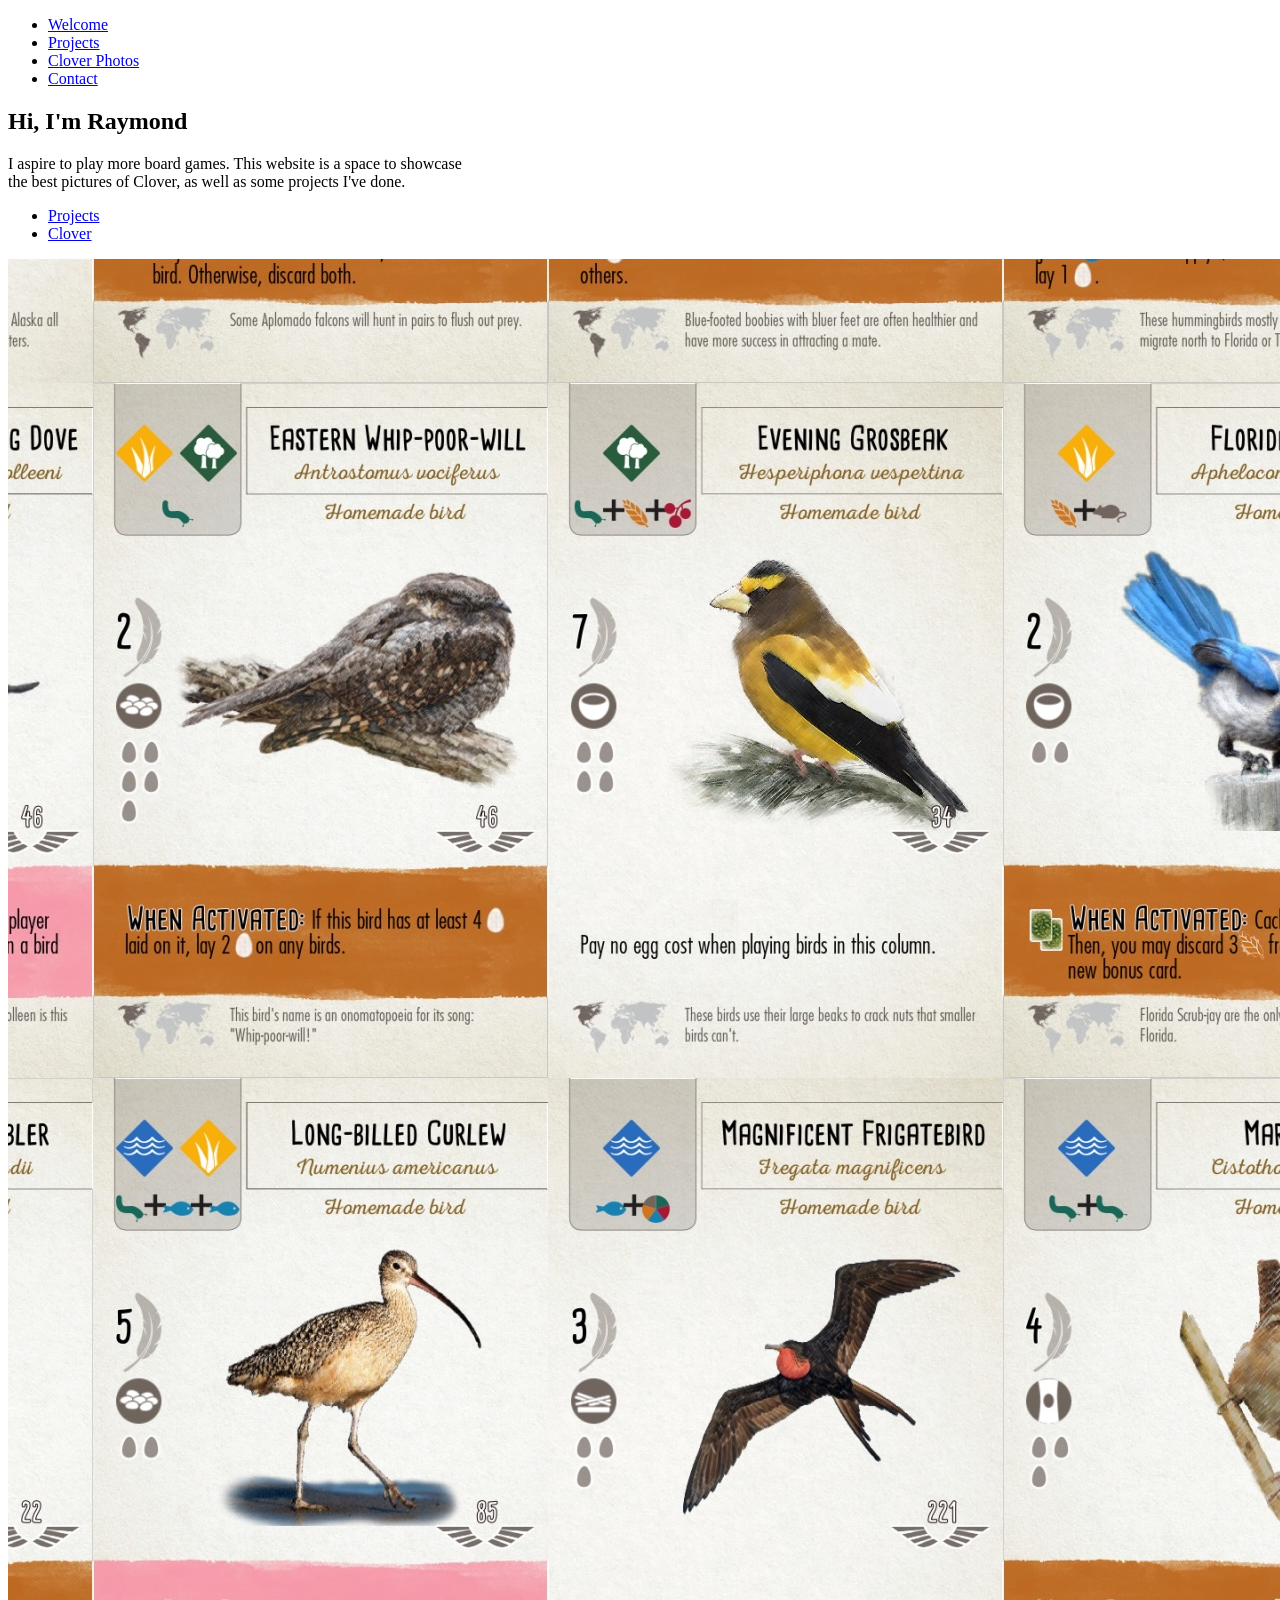
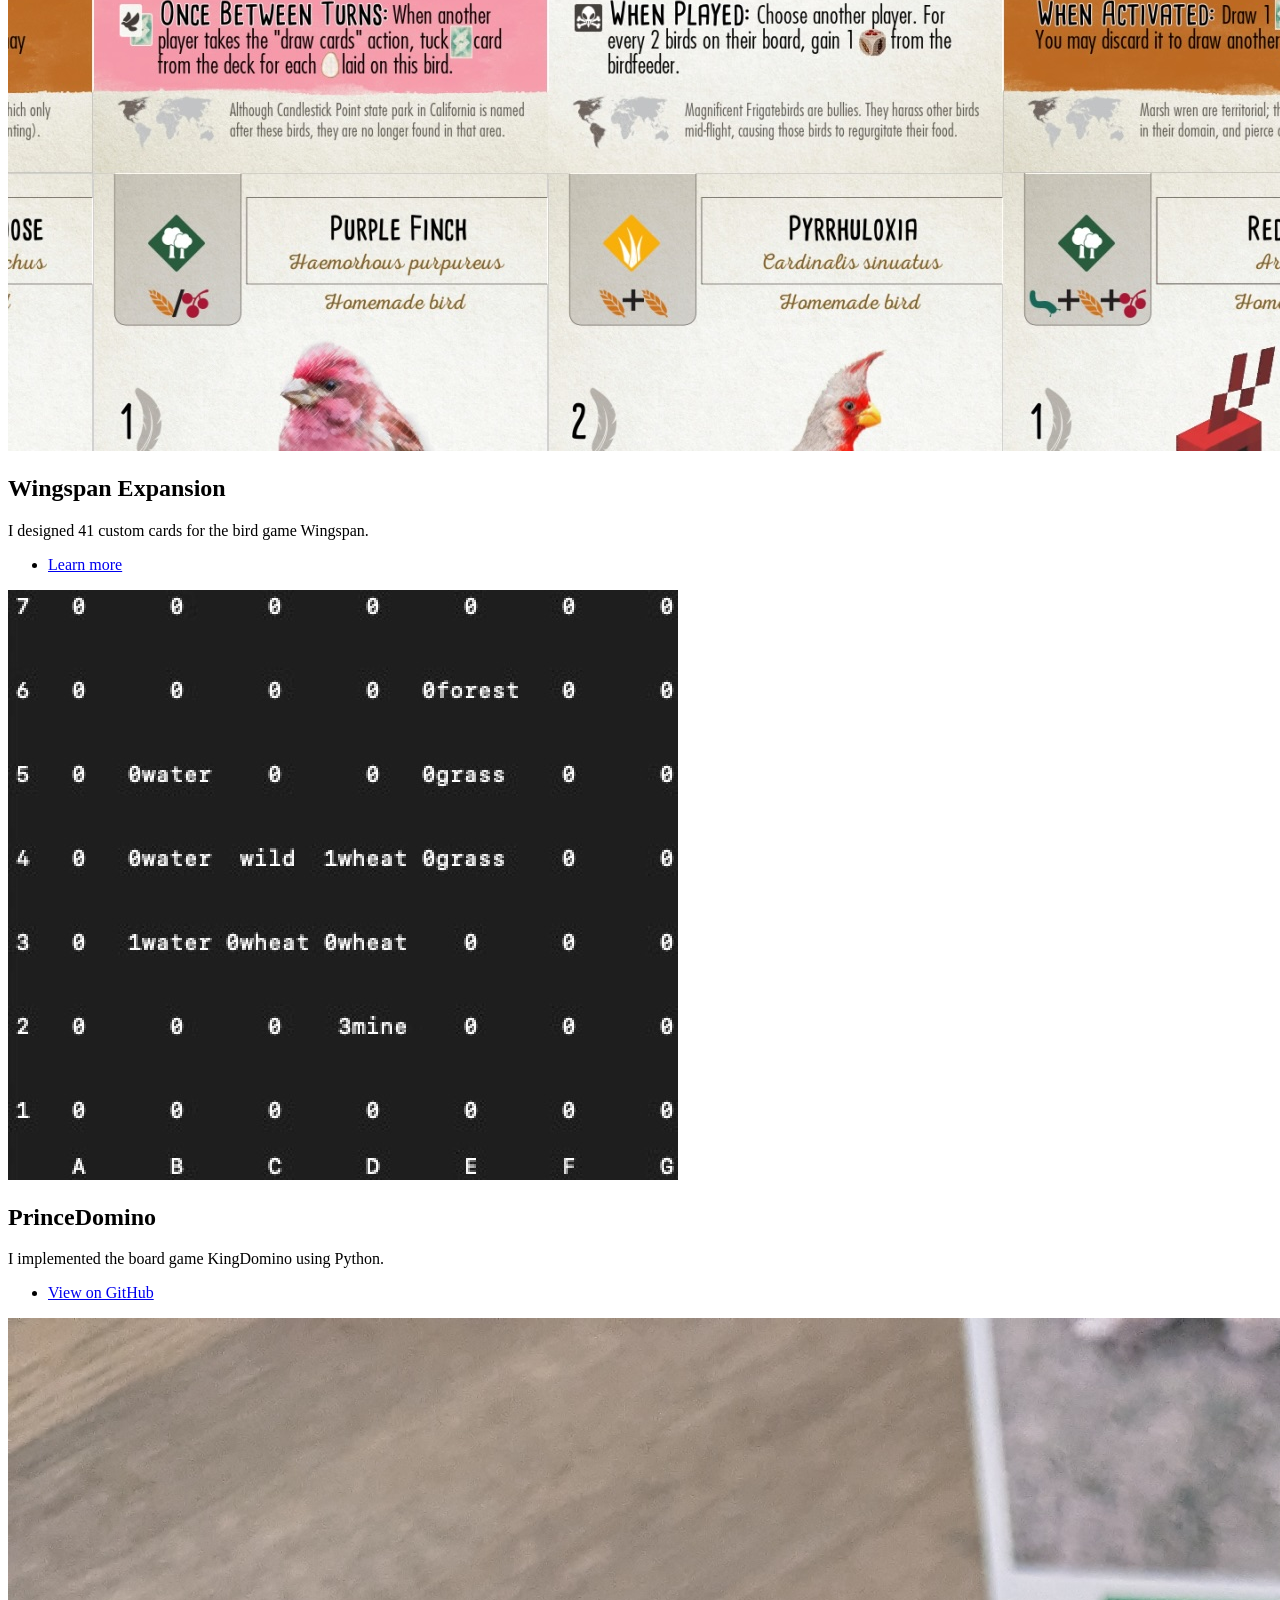
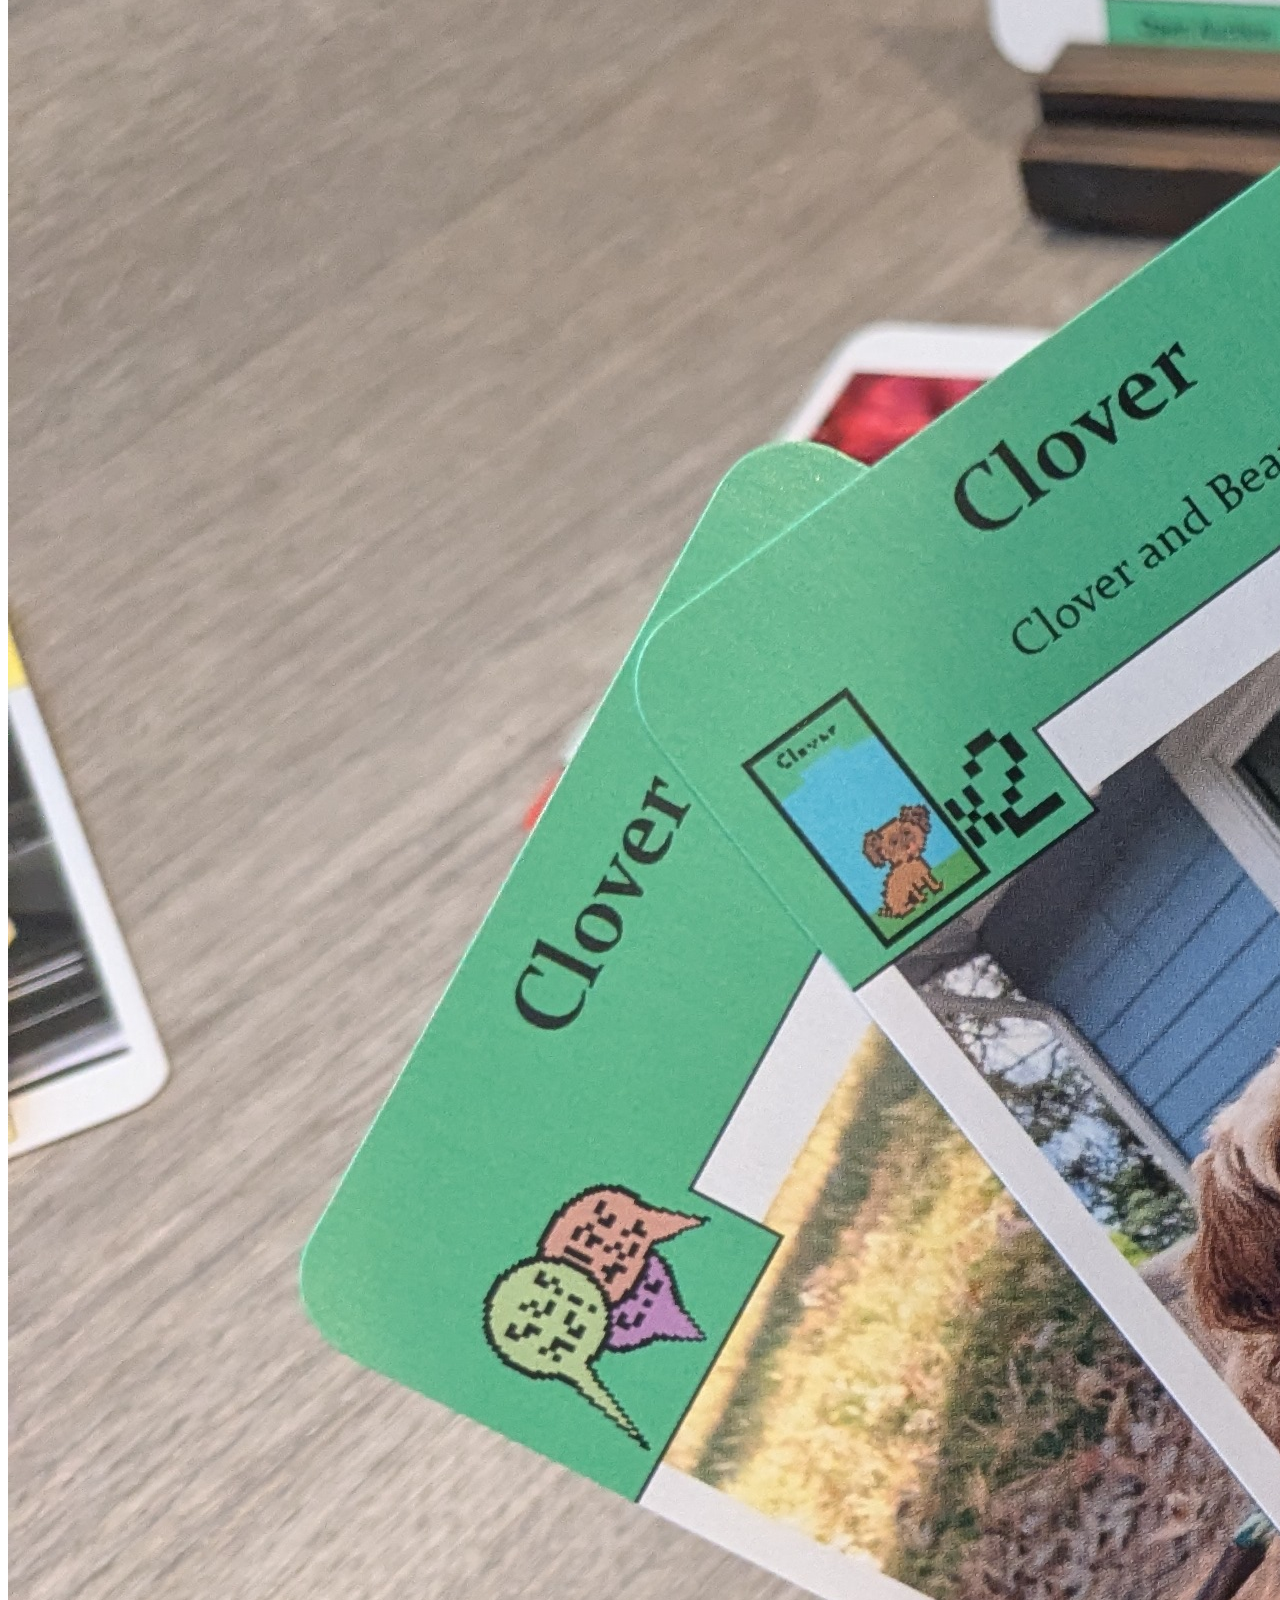
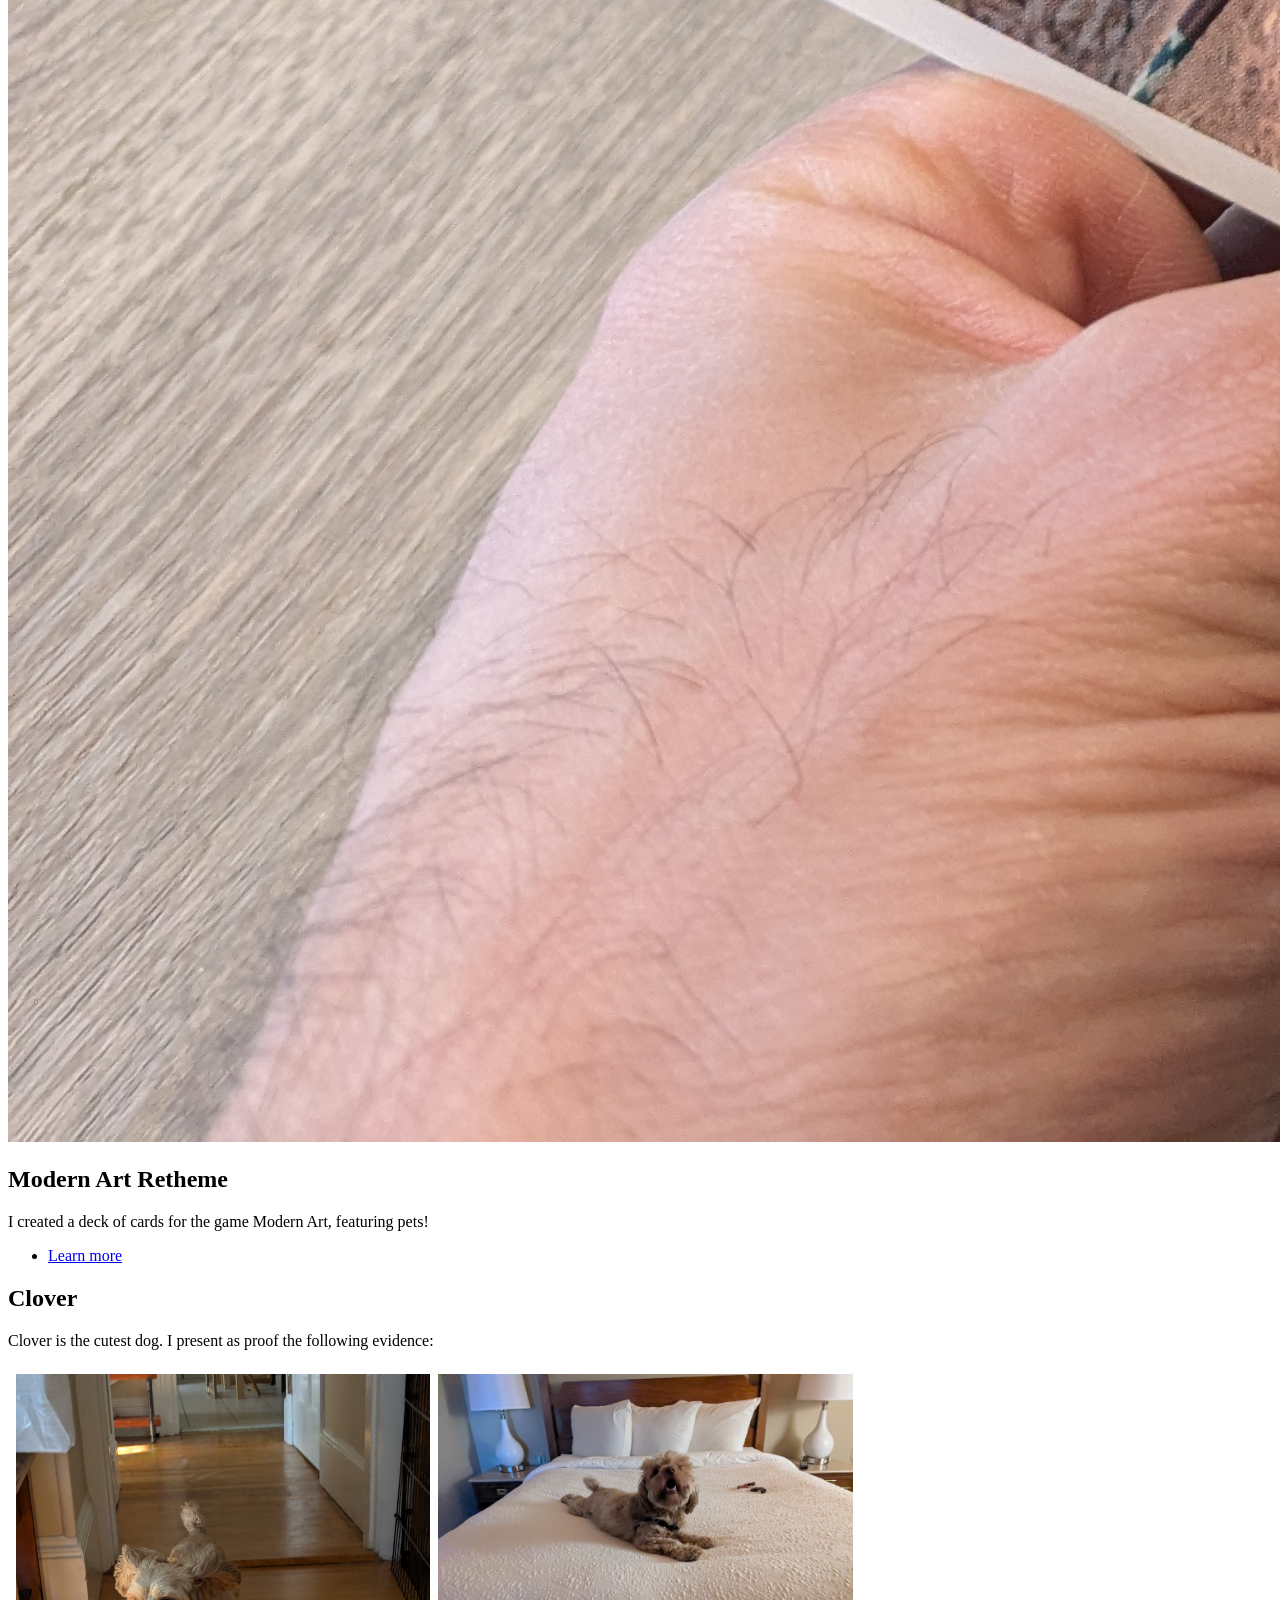
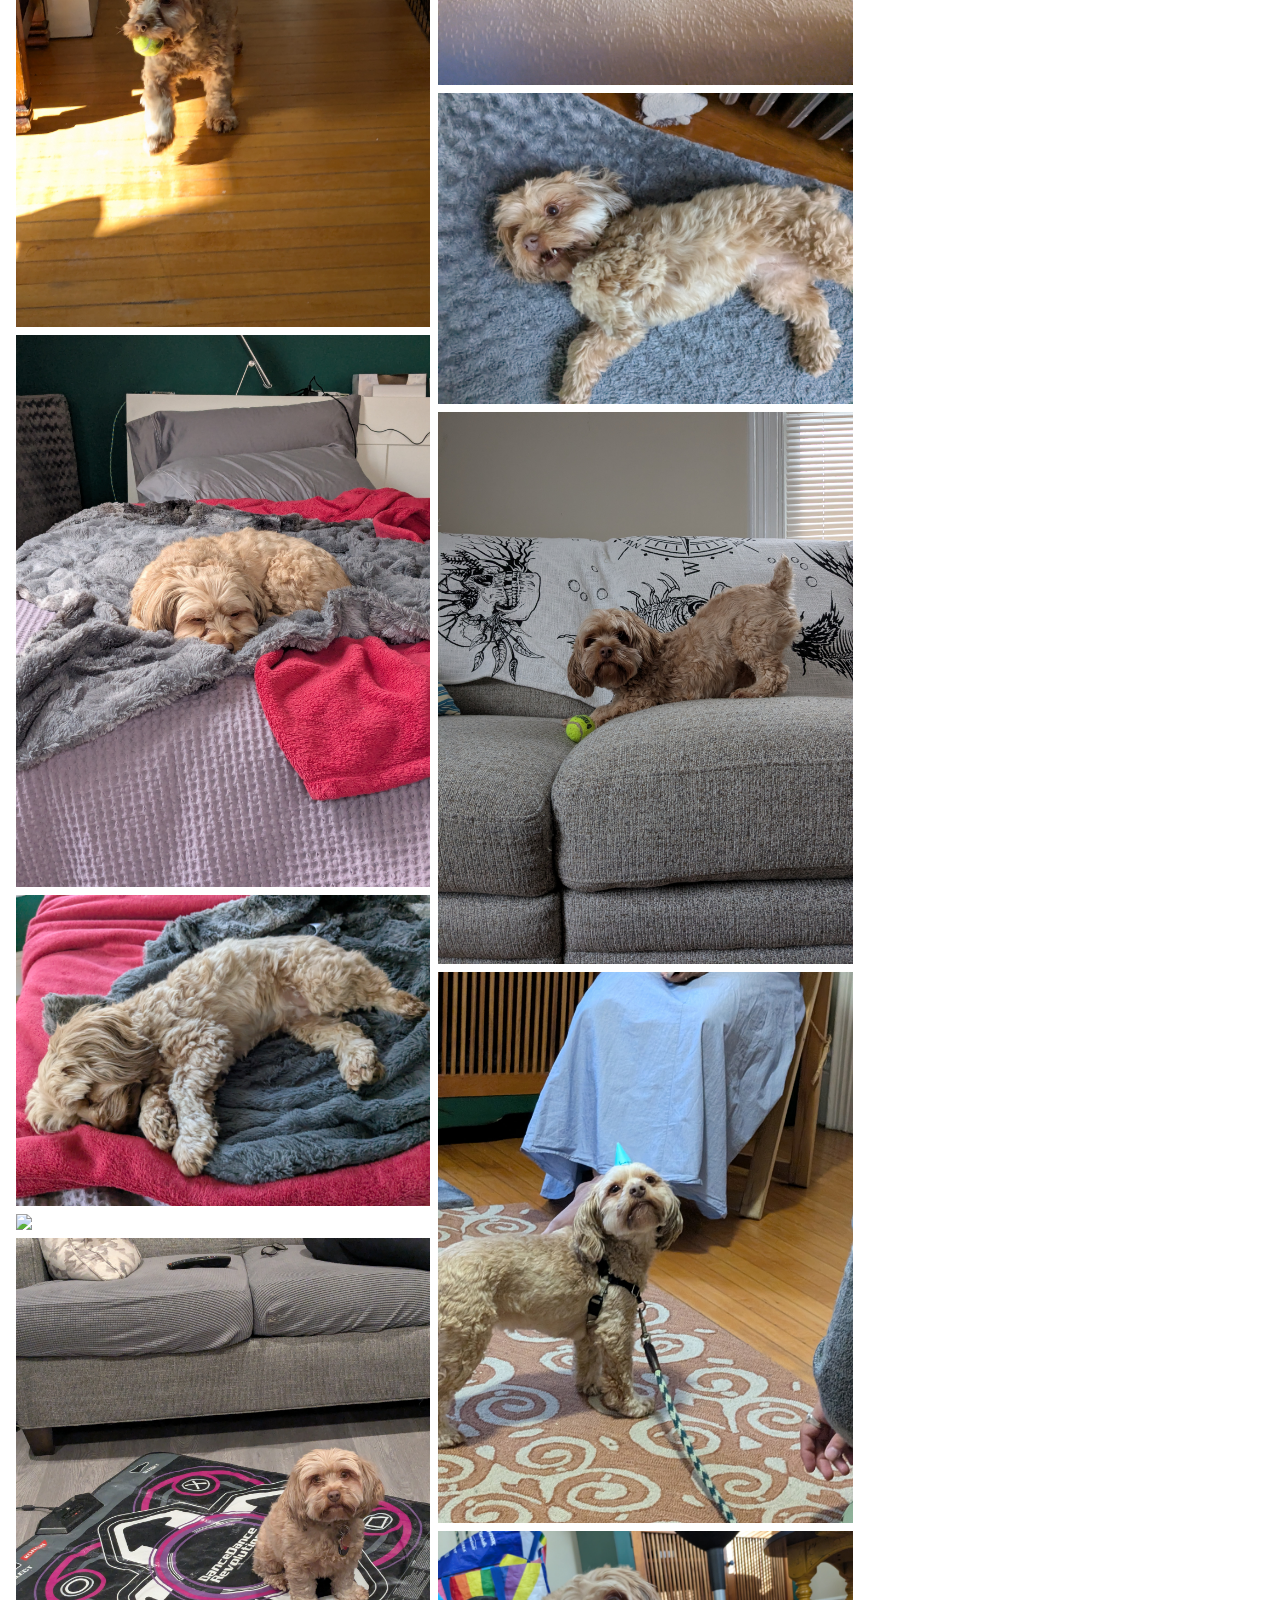
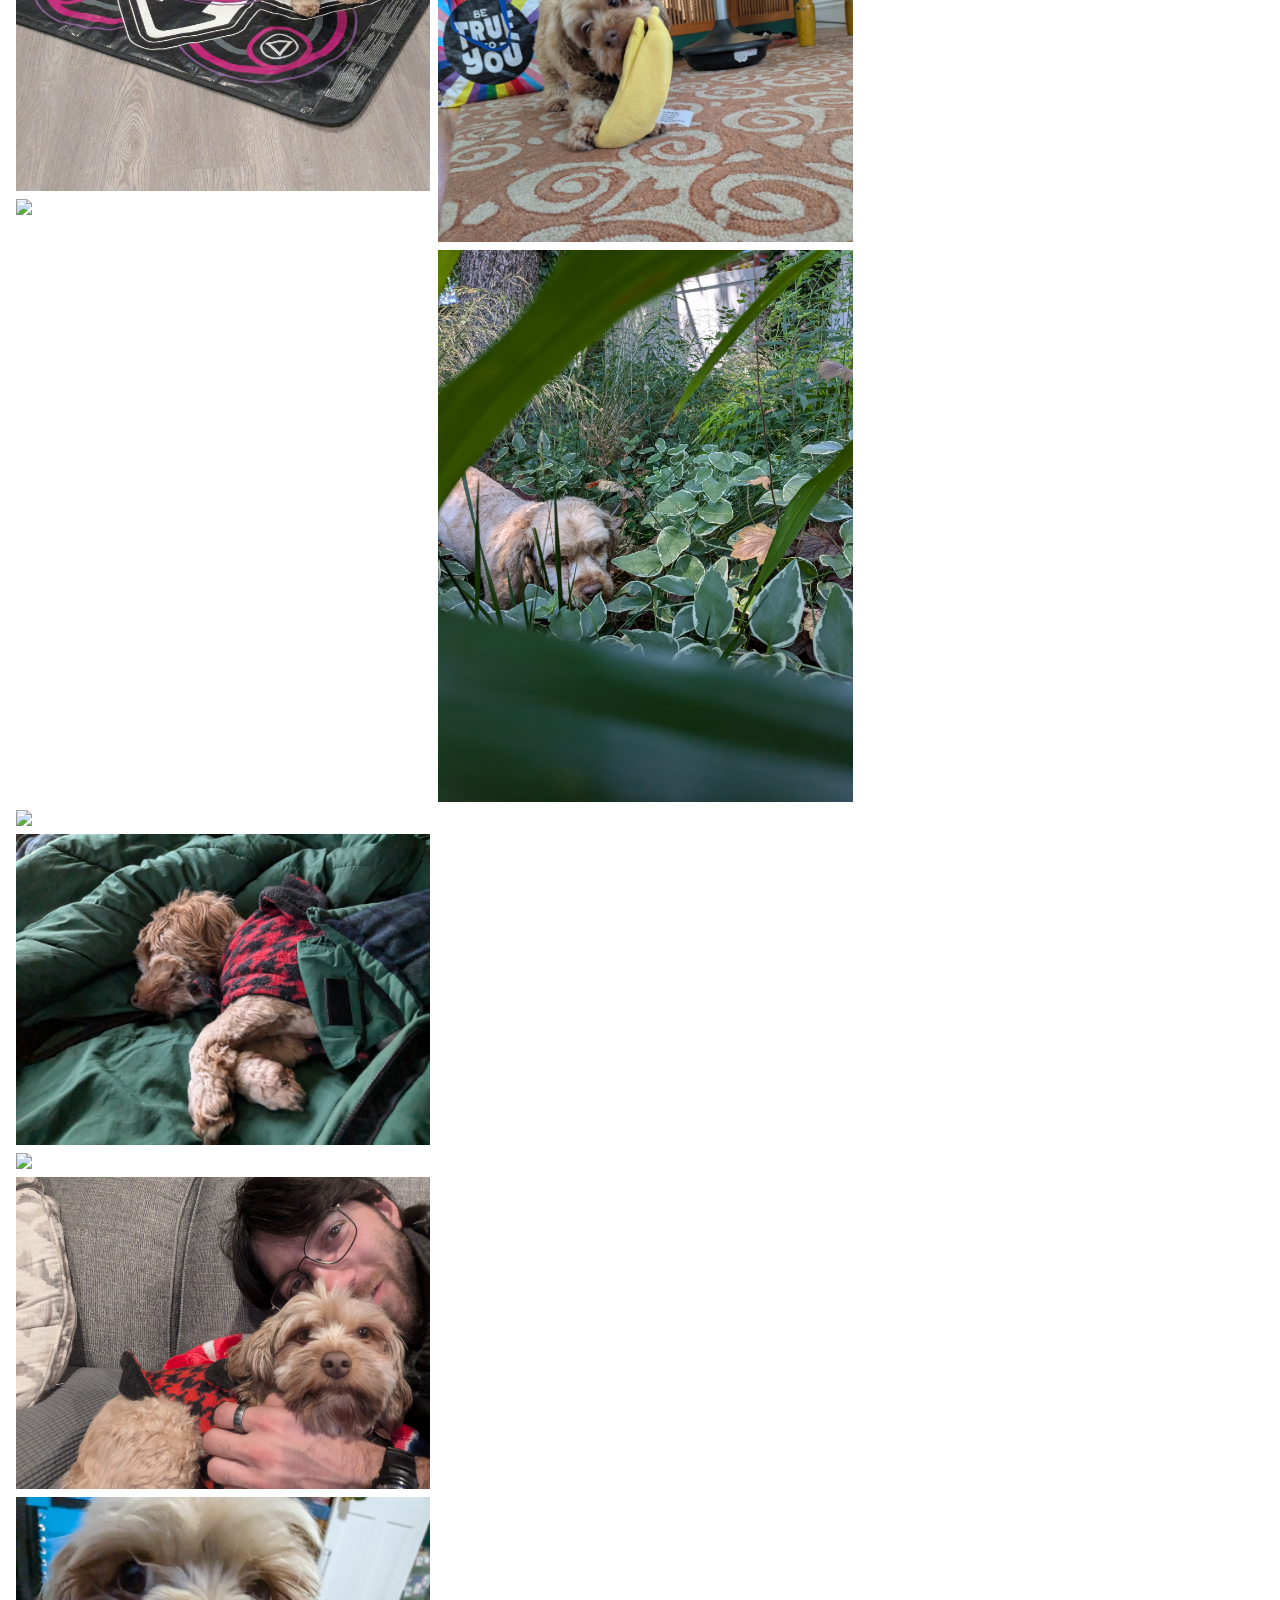
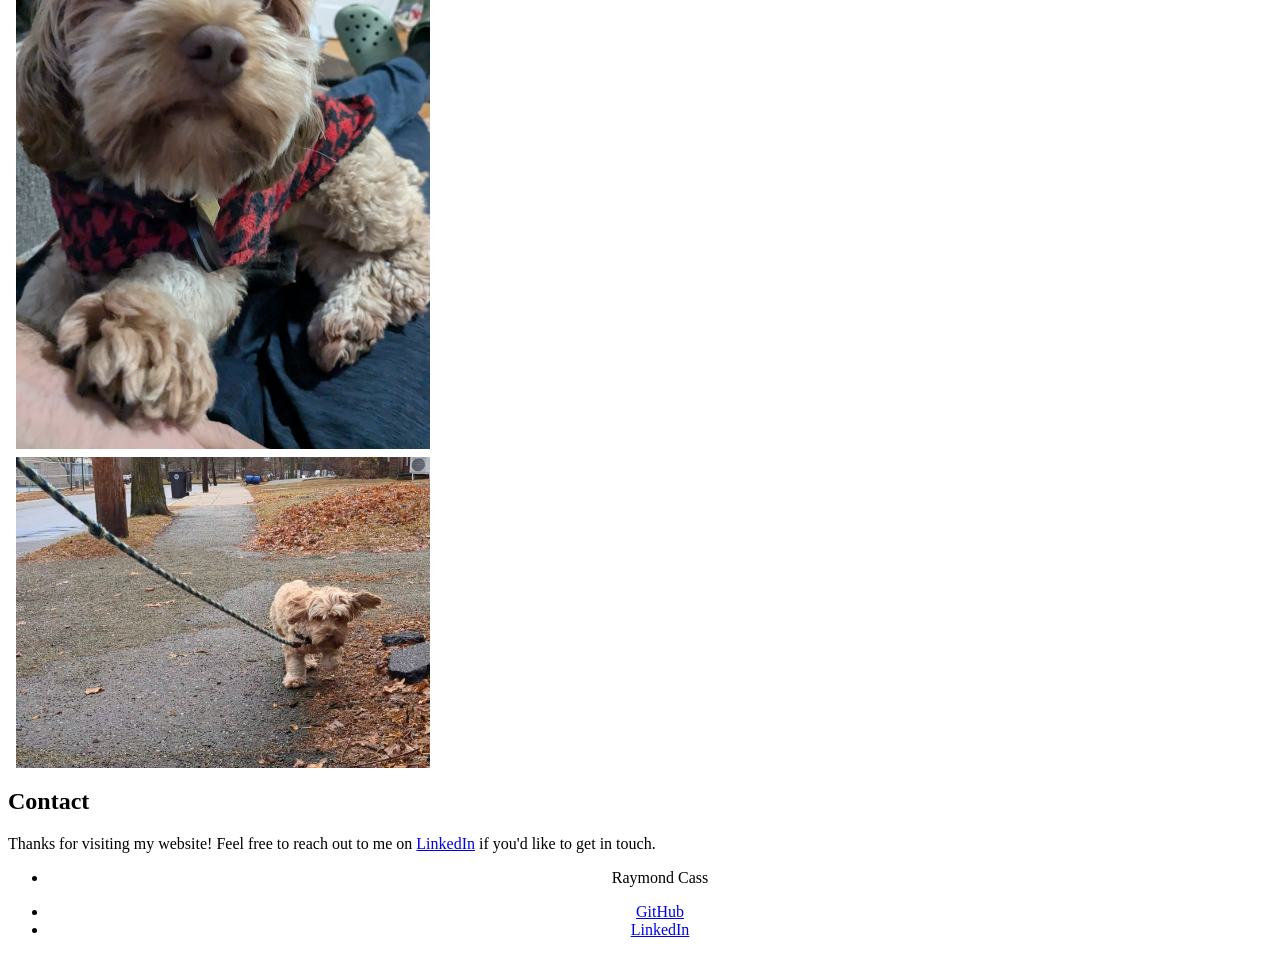
==== index.html @ 41c69724 "Initial Commit Website V1" ====
<!DOCTYPE HTML>
<!--
	Hyperspace by HTML5 UP
	html5up.net | @ajlkn
	Free for personal and commercial use under the CCA 3.0 license (html5up.net/license)
-->

<!--todo Website Icon. Github icon-->
<html>
	<head>
		<title>Raymond Cass</title>
		<meta charset="utf-8" />
		<meta name="viewport" content="width=device-width, initial-scale=1, user-scalable=no" />
		<link rel="stylesheet" href="assets/css/main.css" />
		<noscript><link rel="stylesheet" href="assets/css/noscript.css" /></noscript>
		<!--Favicon head tag-->
		<link rel="shortcut icon" type="image/png" href="images/favicon.png">

	</head>
	<body class="is-preload">

		<!-- Sidebar -->
			<section id="sidebar">
				<div class="inner">
					<nav>
						<ul>
							<li><a href="#intro">Welcome</a></li>
							<li><a href="#one">Projects</a></li>
							<li><a href="#two">Clover Photos</a></li>
							<li><a href="#three">Contact</a></li>
						</ul>
					</nav>
				</div>
			</section>

		<!-- Wrapper -->
			<div id="wrapper">

				<!-- Intro -->
					<section id="intro" class="wrapper style1 fullscreen fade-up">
						<div class="inner">
							<h1>Hi, I'm Raymond</h1>
							<p>I aspire to play more board games. This website is a space to showcase<br />
								the best pictures of Clover, as well as some projects I've done.</p>
							<ul class="actions">
								<li><a href="#one" class="button scrolly">Projects</a></li>
								<li><a href="#two" class="button scrolly">Clover</a></li>
							</ul>
						</div>
					</section>

				<!-- One -->
					<section id="one" class="wrapper style2 spotlights">
						<section>
							<a href="wingspan_expansion.html" class="image"><img src="images/wingspan_preview.jpg" alt="Custom cards for the game Wingspan, laid out in a grid" data-position="center center" /></a>
							<div class="content">
								<div class="inner">
									<h2>Wingspan Expansion</h2>
									<p>I designed 41 custom cards for the bird game Wingspan.</p>
									<ul class="actions">
										<li><a href="wingspan_expansion.html" class="button">Learn more</a></li>
									</ul>
								</div>
							</div>
						</section>
						<section>
							<a href="https://github.com/RaymondCass/PrinceDomino" class="image"><img src="images/princedomino_preview.jpg" alt="A command line rendition of the game Kingdomino" data-position="top center" /></a>
							<div class="content">
								<div class="inner">
									<h2>PrinceDomino</h2>
									<p>I implemented the board game KingDomino using Python.</p>
									<ul class="actions">
										<li><a href="https://github.com/RaymondCass/PrinceDomino" class="button">View on GitHub</a></li>
									</ul>
								</div>
							</div>
						</section>
						<section>
							<a href="modern_art_retheme.html" class="image"><img src="images/modart_preview.jpg" alt="A hand fanning out cards featuring various dogs." data-position="25% 25%" /></a>
							<div class="content">
								<div class="inner">
									<h2>Modern Art Retheme</h2>
									<p>I created a deck of cards for the game Modern Art, featuring pets!</p>
									<ul class="actions">
										<li><a href="modern_art_retheme.html" class="button">Learn more</a></li>
									</ul>
								</div>
							</div>
						</section>
					</section>

				<!-- Two -->
					<section id="two" class="wrapper style3 fade-up">
						<div class="inner">
							<h2>Clover</h2>
							<p>Clover is the cutest dog. I present as proof the following evidence:</p>
							<div style="display:flex;flex-wrap:wrap;padding: 0 4px;">
								<div style="flex:33%;max-width:33%;padding:0 4px;">
									<img style="margin-top: 8px;vertical-align: middle;width: 100%" src="images/clover/12.jpg">
									<img style="margin-top: 8px;vertical-align: middle;width: 100%" src="images/clover/13.jpg">
									<img style="margin-top: 8px;vertical-align: middle;width: 100%" src="images/clover/14.jpg">
									<img style="margin-top: 8px;vertical-align: middle;width: 100%" src="images/clover/15.jpg">
									<img style="margin-top: 8px;vertical-align: middle;width: 100%" src="images/clover/16.jpg">
									<img style="margin-top: 8px;vertical-align: middle;width: 100%" src="images/clover/17.jpg">
								</div>
								<div style="flex:33%;max-width:33%;padding:0 4px;">
									<img style="margin-top: 8px;vertical-align: middle;width: 100%" src="images/clover/18.jpg">
									<img style="margin-top: 8px;vertical-align: middle;width: 100%" src="images/clover/19.jpg">
									<img style="margin-top: 8px;vertical-align: middle;width: 100%" src="images/clover/10.jpg">
									<img style="margin-top: 8px;vertical-align: middle;width: 100%" src="images/clover/01.jpg">
									<img style="margin-top: 8px;vertical-align: middle;width: 100%" src="images/clover/11.jpg">
									<img style="margin-top: 8px;vertical-align: middle;width: 100%" src="images/clover/03.jpg">
								</div>
								<div style="flex:33%;max-width:33%;padding:0 4px;">
									<img style="margin-top: 8px;vertical-align: middle;width: 100%" src="images/clover/04.jpg">
									<img style="margin-top: 8px;vertical-align: middle;width: 100%" src="images/clover/05.jpg">
									<img style="margin-top: 8px;vertical-align: middle;width: 100%" src="images/clover/06.jpg">
									<img style="margin-top: 8px;vertical-align: middle;width: 100%" src="images/clover/07.jpg">
									<img style="margin-top: 8px;vertical-align: middle;width: 100%" src="images/clover/08.jpg">
									<img style="margin-top: 8px;vertical-align: middle;width: 100%" src="images/clover/09.jpg">
								</div>
							</div>

						</div>
					</section>

				<!-- Three -->
					<section id="three" class="wrapper style1 fade-up">
						<div class="inner">
							<h2>Contact</h2>
							<p>Thanks for visiting my website! Feel free to reach out to me on
								<a href="https://www.linkedin.com/in/raymond-rock-474392b5">LinkedIn</a>
								if you'd like to get in touch.</p>
						</div>
					</section>

			</div>

		<!-- Footer -->
			<footer id="footer" class="wrapper style1-alt">
				<div class="inner">
					<ul class="icons" style="text-align: center;">
						<li><p><span class="label">Raymond Cass</span></p></li>
						<li><a href="https://github.com/RaymondCass" class="icon brands fa-github"><span class="label">GitHub</span></a></li>
						<li><a href="https://www.linkedin.com/in/raymond-rock-474392b5" class="icon brands fa-linkedin-in"><span class="label">LinkedIn</span></a></li>
					</ul>
				</div>
			</footer>

		<!-- Scripts -->
			<script src="assets/js/jquery.min.js"></script>
			<script src="assets/js/jquery.scrollex.min.js"></script>
			<script src="assets/js/jquery.scrolly.min.js"></script>
			<script src="assets/js/browser.min.js"></script>
			<script src="assets/js/breakpoints.min.js"></script>
			<script src="assets/js/util.js"></script>
			<script src="assets/js/main.js"></script>

	</body>
</html>
---- assets/css/main.css ----
@import url(fontawesome-all.min.css);

/*
	Hyperspace by HTML5 UP
	html5up.net | @ajlkn
	Free for personal and commercial use under the CCA 3.0 license (html5up.net/license)
*/

html, body, div, span, applet, object,
iframe, h1, h2, h3, h4, h5, h6, p, blockquote,
pre, a, abbr, acronym, address, big, cite,
code, del, dfn, em, img, ins, kbd, q, s, samp,
small, strike, strong, sub, sup, tt, var, b,
u, i, center, dl, dt, dd, ol, ul, li, fieldset,
form, label, legend, table, caption, tbody,
tfoot, thead, tr, th, td, article, aside,
canvas, details, embed, figure, figcaption,
footer, header, hgroup, menu, nav, output, ruby,
section, summary, time, mark, audio, video {
	margin: 0;
	padding: 0;
	border: 0;
	font-size: 100%;
	font: inherit;
	vertical-align: baseline;}

article, aside, details, figcaption, figure,
footer, header, hgroup, menu, nav, section {
	display: block;}

body {
	line-height: 1;
}

ol, ul {
	list-style: none;
}

blockquote, q {
	quotes: none;
}

	blockquote:before, blockquote:after, q:before, q:after {
		content: '';
		content: none;
	}

table {
	border-collapse: collapse;
	border-spacing: 0;
}

body {
	-webkit-text-size-adjust: none;
}

mark {
	background-color: transparent;
	color: inherit;
}

input::-moz-focus-inner {
	border: 0;
	padding: 0;
}

input, select, textarea {
	-moz-appearance: none;
	-webkit-appearance: none;
	-ms-appearance: none;
	appearance: none;
}

/* Basic */

	@-ms-viewport {
		width: device-width;
	}

	body {
		-ms-overflow-style: scrollbar;
	}

	@media screen and (max-width: 480px) {

		html, body {
			min-width: 320px;
		}

	}

	html {
		box-sizing: border-box;
	}

	*, *:before, *:after {
		box-sizing: inherit;
	}

	body {
		background: #312450;
	}

		body.is-preload *, body.is-preload *:before, body.is-preload *:after {
			-moz-animation: none !important;
			-webkit-animation: none !important;
			-ms-animation: none !important;
			animation: none !important;
			-moz-transition: none !important;
			-webkit-transition: none !important;
			-ms-transition: none !important;
			transition: none !important;
		}

/* Type */

	body, input, select, textarea {
		color: rgba(255, 255, 255, 0.55);
		font-family: Arial, Helvetica, sans-serif;
		font-size: 16.5pt;
		font-weight: normal;
		line-height: 1.75;
	}

		@media screen and (max-width: 1680px) {

			body, input, select, textarea {
				font-size: 13pt;
			}

		}

		@media screen and (max-width: 1280px) {

			body, input, select, textarea {
				font-size: 12pt;
			}

		}

		@media screen and (max-width: 360px) {

			body, input, select, textarea {
				font-size: 11pt;
			}

		}

	a {
		-moz-transition: color 0.2s ease, border-bottom-color 0.2s ease;
		-webkit-transition: color 0.2s ease, border-bottom-color 0.2s ease;
		-ms-transition: color 0.2s ease, border-bottom-color 0.2s ease;
		transition: color 0.2s ease, border-bottom-color 0.2s ease;
		border-bottom: dotted 1px rgba(255, 255, 255, 0.35);
		color: inherit;
		text-decoration: none;
	}

		a:hover {
			border-bottom-color: transparent;
			color: #ffffff;
		}

	strong, b {
		color: #ffffff;
		font-weight: bold;
	}

	em, i {
		font-style: italic;
	}

	p {
		margin: 0 0 2em 0;
	}

	h1, h2, h3, h4, h5, h6 {
		color: #ffffff;
		font-weight: bold;
		line-height: 1.5;
		margin: 0 0 0.5em 0;
	}

		h1 a, h2 a, h3 a, h4 a, h5 a, h6 a {
			color: inherit;
			text-decoration: none;
		}

	h1 {
		font-size: 2.75em;
	}

		h1.major {
			margin: 0 0 1.3em 0;
			position: relative;
			padding-bottom: 0.35em;
		}

			h1.major:after {
				background-image: -moz-linear-gradient(to right, #5e42a6, #b74e91);
				background-image: -webkit-linear-gradient(to right, #5e42a6, #b74e91);
				background-image: -ms-linear-gradient(to right, #5e42a6, #b74e91);
				background-image: linear-gradient(to right, #5e42a6, #b74e91);
				-moz-transition: max-width 0.2s ease;
				-webkit-transition: max-width 0.2s ease;
				-ms-transition: max-width 0.2s ease;
				transition: max-width 0.2s ease;
				border-radius: 0.2em;
				bottom: 0;
				content: '';
				height: 0.05em;
				position: absolute;
				right: 0;
				width: 100%;
			}

	h2 {
		font-size: 1.75em;
	}

	h3 {
		font-size: 1.1em;
	}

	h4 {
		font-size: 1em;
	}

	h5 {
		font-size: 0.8em;
	}

	h6 {
		font-size: 0.6em;
	}

	@media screen and (max-width: 736px) {

		h1 {
			font-size: 2em;
		}

		h2 {
			font-size: 1.25em;
		}

		h3 {
			font-size: 1em;
		}

		h4 {
			font-size: 0.8em;
		}

		h5 {
			font-size: 0.6em;
		}

		h6 {
			font-size: 0.6em;
		}

	}

	sub {
		font-size: 0.8em;
		position: relative;
		top: 0.5em;
	}

	sup {
		font-size: 0.8em;
		position: relative;
		top: -0.5em;
	}

	blockquote {
		border-left: solid 4px rgba(255, 255, 255, 0.15);
		font-style: italic;
		margin: 0 0 2em 0;
		padding: 0.5em 0 0.5em 2em;
	}

	code {
		background: rgba(255, 255, 255, 0.05);
		border-radius: 0.25em;
		border: solid 1px rgba(255, 255, 255, 0.15);
		font-family: "Courier New", monospace;
		font-size: 0.9em;
		margin: 0 0.25em;
		padding: 0.25em 0.65em;
	}

	pre {
		-webkit-overflow-scrolling: touch;
		font-family: "Courier New", monospace;
		font-size: 0.9em;
		margin: 0 0 2em 0;
	}

		pre code {
			display: block;
			line-height: 1.75em;
			padding: 1em 1.5em;
			overflow-x: auto;
		}

	hr {
		border: 0;
		border-bottom: solid 1px rgba(255, 255, 255, 0.15);
		margin: 2em 0;
	}

		hr.major {
			margin: 3em 0;
		}

	.align-left {
		text-align: left;
	}

	.align-center {
		text-align: center;
	}

	.align-right {
		text-align: right;
	}

/* Row */

	.row {
		display: flex;
		flex-wrap: wrap;
		box-sizing: border-box;
		align-items: stretch;
	}

		.row > * {
			box-sizing: border-box;
		}

		.row.gtr-uniform > * > :last-child {
			margin-bottom: 0;
		}

		.row.aln-left {
			justify-content: flex-start;
		}

		.row.aln-center {
			justify-content: center;
		}

		.row.aln-right {
			justify-content: flex-end;
		}

		.row.aln-top {
			align-items: flex-start;
		}

		.row.aln-middle {
			align-items: center;
		}

		.row.aln-bottom {
			align-items: flex-end;
		}

		.row > .imp {
			order: -1;
		}

		.row > .col-1 {
			width: 8.33333%;
		}

		.row > .off-1 {
			margin-left: 8.33333%;
		}

		.row > .col-2 {
			width: 16.66667%;
		}

		.row > .off-2 {
			margin-left: 16.66667%;
		}

		.row > .col-3 {
			width: 25%;
		}

		.row > .off-3 {
			margin-left: 25%;
		}

		.row > .col-4 {
			width: 33.33333%;
		}

		.row > .off-4 {
			margin-left: 33.33333%;
		}

		.row > .col-5 {
			width: 41.66667%;
		}

		.row > .off-5 {
			margin-left: 41.66667%;
		}

		.row > .col-6 {
			width: 50%;
		}

		.row > .off-6 {
			margin-left: 50%;
		}

		.row > .col-7 {
			width: 58.33333%;
		}

		.row > .off-7 {
			margin-left: 58.33333%;
		}

		.row > .col-8 {
			width: 66.66667%;
		}

		.row > .off-8 {
			margin-left: 66.66667%;
		}

		.row > .col-9 {
			width: 75%;
		}

		.row > .off-9 {
			margin-left: 75%;
		}

		.row > .col-10 {
			width: 83.33333%;
		}

		.row > .off-10 {
			margin-left: 83.33333%;
		}

		.row > .col-11 {
			width: 91.66667%;
		}

		.row > .off-11 {
			margin-left: 91.66667%;
		}

		.row > .col-12 {
			width: 100%;
		}

		.row > .off-12 {
			margin-left: 100%;
		}

		.row.gtr-0 {
			margin-top: 0;
			margin-left: 0em;
		}

			.row.gtr-0 > * {
				padding: 0 0 0 0em;
			}

			.row.gtr-0.gtr-uniform {
				margin-top: 0em;
			}

				.row.gtr-0.gtr-uniform > * {
					padding-top: 0em;
				}

		.row.gtr-25 {
			margin-top: 0;
			margin-left: -0.375em;
		}

			.row.gtr-25 > * {
				padding: 0 0 0 0.375em;
			}

			.row.gtr-25.gtr-uniform {
				margin-top: -0.375em;
			}

				.row.gtr-25.gtr-uniform > * {
					padding-top: 0.375em;
				}

		.row.gtr-50 {
			margin-top: 0;
			margin-left: -0.75em;
		}

			.row.gtr-50 > * {
				padding: 0 0 0 0.75em;
			}

			.row.gtr-50.gtr-uniform {
				margin-top: -0.75em;
			}

				.row.gtr-50.gtr-uniform > * {
					padding-top: 0.75em;
				}

		.row {
			margin-top: 0;
			margin-left: -1.5em;
		}

			.row > * {
				padding: 0 0 0 1.5em;
			}

			.row.gtr-uniform {
				margin-top: -1.5em;
			}

				.row.gtr-uniform > * {
					padding-top: 1.5em;
				}

		.row.gtr-150 {
			margin-top: 0;
			margin-left: -2.25em;
		}

			.row.gtr-150 > * {
				padding: 0 0 0 2.25em;
			}

			.row.gtr-150.gtr-uniform {
				margin-top: -2.25em;
			}

				.row.gtr-150.gtr-uniform > * {
					padding-top: 2.25em;
				}

		.row.gtr-200 {
			margin-top: 0;
			margin-left: -3em;
		}

			.row.gtr-200 > * {
				padding: 0 0 0 3em;
			}

			.row.gtr-200.gtr-uniform {
				margin-top: -3em;
			}

				.row.gtr-200.gtr-uniform > * {
					padding-top: 3em;
				}

		@media screen and (max-width: 1680px) {

			.row {
				display: flex;
				flex-wrap: wrap;
				box-sizing: border-box;
				align-items: stretch;
			}

				.row > * {
					box-sizing: border-box;
				}

				.row.gtr-uniform > * > :last-child {
					margin-bottom: 0;
				}

				.row.aln-left {
					justify-content: flex-start;
				}

				.row.aln-center {
					justify-content: center;
				}

				.row.aln-right {
					justify-content: flex-end;
				}

				.row.aln-top {
					align-items: flex-start;
				}

				.row.aln-middle {
					align-items: center;
				}

				.row.aln-bottom {
					align-items: flex-end;
				}

				.row > .imp-xlarge {
					order: -1;
				}

				.row > .col-1-xlarge {
					width: 8.33333%;
				}

				.row > .off-1-xlarge {
					margin-left: 8.33333%;
				}

				.row > .col-2-xlarge {
					width: 16.66667%;
				}

				.row > .off-2-xlarge {
					margin-left: 16.66667%;
				}

				.row > .col-3-xlarge {
					width: 25%;
				}

				.row > .off-3-xlarge {
					margin-left: 25%;
				}

				.row > .col-4-xlarge {
					width: 33.33333%;
				}

				.row > .off-4-xlarge {
					margin-left: 33.33333%;
				}

				.row > .col-5-xlarge {
					width: 41.66667%;
				}

				.row > .off-5-xlarge {
					margin-left: 41.66667%;
				}

				.row > .col-6-xlarge {
					width: 50%;
				}

				.row > .off-6-xlarge {
					margin-left: 50%;
				}

				.row > .col-7-xlarge {
					width: 58.33333%;
				}

				.row > .off-7-xlarge {
					margin-left: 58.33333%;
				}

				.row > .col-8-xlarge {
					width: 66.66667%;
				}

				.row > .off-8-xlarge {
					margin-left: 66.66667%;
				}

				.row > .col-9-xlarge {
					width: 75%;
				}

				.row > .off-9-xlarge {
					margin-left: 75%;
				}

				.row > .col-10-xlarge {
					width: 83.33333%;
				}

				.row > .off-10-xlarge {
					margin-left: 83.33333%;
				}

				.row > .col-11-xlarge {
					width: 91.66667%;
				}

				.row > .off-11-xlarge {
					margin-left: 91.66667%;
				}

				.row > .col-12-xlarge {
					width: 100%;
				}

				.row > .off-12-xlarge {
					margin-left: 100%;
				}

				.row.gtr-0 {
					margin-top: 0;
					margin-left: 0em;
				}

					.row.gtr-0 > * {
						padding: 0 0 0 0em;
					}

					.row.gtr-0.gtr-uniform {
						margin-top: 0em;
					}

						.row.gtr-0.gtr-uniform > * {
							padding-top: 0em;
						}

				.row.gtr-25 {
					margin-top: 0;
					margin-left: -0.375em;
				}

					.row.gtr-25 > * {
						padding: 0 0 0 0.375em;
					}

					.row.gtr-25.gtr-uniform {
						margin-top: -0.375em;
					}

						.row.gtr-25.gtr-uniform > * {
							padding-top: 0.375em;
						}

				.row.gtr-50 {
					margin-top: 0;
					margin-left: -0.75em;
				}

					.row.gtr-50 > * {
						padding: 0 0 0 0.75em;
					}

					.row.gtr-50.gtr-uniform {
						margin-top: -0.75em;
					}

						.row.gtr-50.gtr-uniform > * {
							padding-top: 0.75em;
						}

				.row {
					margin-top: 0;
					margin-left: -1.5em;
				}

					.row > * {
						padding: 0 0 0 1.5em;
					}

					.row.gtr-uniform {
						margin-top: -1.5em;
					}

						.row.gtr-uniform > * {
							padding-top: 1.5em;
						}

				.row.gtr-150 {
					margin-top: 0;
					margin-left: -2.25em;
				}

					.row.gtr-150 > * {
						padding: 0 0 0 2.25em;
					}

					.row.gtr-150.gtr-uniform {
						margin-top: -2.25em;
					}

						.row.gtr-150.gtr-uniform > * {
							padding-top: 2.25em;
						}

				.row.gtr-200 {
					margin-top: 0;
					margin-left: -3em;
				}

					.row.gtr-200 > * {
						padding: 0 0 0 3em;
					}

					.row.gtr-200.gtr-uniform {
						margin-top: -3em;
					}

						.row.gtr-200.gtr-uniform > * {
							padding-top: 3em;
						}

		}

		@media screen and (max-width: 1280px) {

			.row {
				display: flex;
				flex-wrap: wrap;
				box-sizing: border-box;
				align-items: stretch;
			}

				.row > * {
					box-sizing: border-box;
				}

				.row.gtr-uniform > * > :last-child {
					margin-bottom: 0;
				}

				.row.aln-left {
					justify-content: flex-start;
				}

				.row.aln-center {
					justify-content: center;
				}

				.row.aln-right {
					justify-content: flex-end;
				}

				.row.aln-top {
					align-items: flex-start;
				}

				.row.aln-middle {
					align-items: center;
				}

				.row.aln-bottom {
					align-items: flex-end;
				}

				.row > .imp-large {
					order: -1;
				}

				.row > .col-1-large {
					width: 8.33333%;
				}

				.row > .off-1-large {
					margin-left: 8.33333%;
				}

				.row > .col-2-large {
					width: 16.66667%;
				}

				.row > .off-2-large {
					margin-left: 16.66667%;
				}

				.row > .col-3-large {
					width: 25%;
				}

				.row > .off-3-large {
					margin-left: 25%;
				}

				.row > .col-4-large {
					width: 33.33333%;
				}

				.row > .off-4-large {
					margin-left: 33.33333%;
				}

				.row > .col-5-large {
					width: 41.66667%;
				}

				.row > .off-5-large {
					margin-left: 41.66667%;
				}

				.row > .col-6-large {
					width: 50%;
				}

				.row > .off-6-large {
					margin-left: 50%;
				}

				.row > .col-7-large {
					width: 58.33333%;
				}

				.row > .off-7-large {
					margin-left: 58.33333%;
				}

				.row > .col-8-large {
					width: 66.66667%;
				}

				.row > .off-8-large {
					margin-left: 66.66667%;
				}

				.row > .col-9-large {
					width: 75%;
				}

				.row > .off-9-large {
					margin-left: 75%;
				}

				.row > .col-10-large {
					width: 83.33333%;
				}

				.row > .off-10-large {
					margin-left: 83.33333%;
				}

				.row > .col-11-large {
					width: 91.66667%;
				}

				.row > .off-11-large {
					margin-left: 91.66667%;
				}

				.row > .col-12-large {
					width: 100%;
				}

				.row > .off-12-large {
					margin-left: 100%;
				}

				.row.gtr-0 {
					margin-top: 0;
					margin-left: 0em;
				}

					.row.gtr-0 > * {
						padding: 0 0 0 0em;
					}

					.row.gtr-0.gtr-uniform {
						margin-top: 0em;
					}

						.row.gtr-0.gtr-uniform > * {
							padding-top: 0em;
						}

				.row.gtr-25 {
					margin-top: 0;
					margin-left: -0.375em;
				}

					.row.gtr-25 > * {
						padding: 0 0 0 0.375em;
					}

					.row.gtr-25.gtr-uniform {
						margin-top: -0.375em;
					}

						.row.gtr-25.gtr-uniform > * {
							padding-top: 0.375em;
						}

				.row.gtr-50 {
					margin-top: 0;
					margin-left: -0.75em;
				}

					.row.gtr-50 > * {
						padding: 0 0 0 0.75em;
					}

					.row.gtr-50.gtr-uniform {
						margin-top: -0.75em;
					}

						.row.gtr-50.gtr-uniform > * {
							padding-top: 0.75em;
						}

				.row {
					margin-top: 0;
					margin-left: -1.5em;
				}

					.row > * {
						padding: 0 0 0 1.5em;
					}

					.row.gtr-uniform {
						margin-top: -1.5em;
					}

						.row.gtr-uniform > * {
							padding-top: 1.5em;
						}

				.row.gtr-150 {
					margin-top: 0;
					margin-left: -2.25em;
				}

					.row.gtr-150 > * {
						padding: 0 0 0 2.25em;
					}

					.row.gtr-150.gtr-uniform {
						margin-top: -2.25em;
					}

						.row.gtr-150.gtr-uniform > * {
							padding-top: 2.25em;
						}

				.row.gtr-200 {
					margin-top: 0;
					margin-left: -3em;
				}

					.row.gtr-200 > * {
						padding: 0 0 0 3em;
					}

					.row.gtr-200.gtr-uniform {
						margin-top: -3em;
					}

						.row.gtr-200.gtr-uniform > * {
							padding-top: 3em;
						}

		}

		@media screen and (max-width: 980px) {

			.row {
				display: flex;
				flex-wrap: wrap;
				box-sizing: border-box;
				align-items: stretch;
			}

				.row > * {
					box-sizing: border-box;
				}

				.row.gtr-uniform > * > :last-child {
					margin-bottom: 0;
				}

				.row.aln-left {
					justify-content: flex-start;
				}

				.row.aln-center {
					justify-content: center;
				}

				.row.aln-right {
					justify-content: flex-end;
				}

				.row.aln-top {
					align-items: flex-start;
				}

				.row.aln-middle {
					align-items: center;
				}

				.row.aln-bottom {
					align-items: flex-end;
				}

				.row > .imp-medium {
					order: -1;
				}

				.row > .col-1-medium {
					width: 8.33333%;
				}

				.row > .off-1-medium {
					margin-left: 8.33333%;
				}

				.row > .col-2-medium {
					width: 16.66667%;
				}

				.row > .off-2-medium {
					margin-left: 16.66667%;
				}

				.row > .col-3-medium {
					width: 25%;
				}

				.row > .off-3-medium {
					margin-left: 25%;
				}

				.row > .col-4-medium {
					width: 33.33333%;
				}

				.row > .off-4-medium {
					margin-left: 33.33333%;
				}

				.row > .col-5-medium {
					width: 41.66667%;
				}

				.row > .off-5-medium {
					margin-left: 41.66667%;
				}

				.row > .col-6-medium {
					width: 50%;
				}

				.row > .off-6-medium {
					margin-left: 50%;
				}

				.row > .col-7-medium {
					width: 58.33333%;
				}

				.row > .off-7-medium {
					margin-left: 58.33333%;
				}

				.row > .col-8-medium {
					width: 66.66667%;
				}

				.row > .off-8-medium {
					margin-left: 66.66667%;
				}

				.row > .col-9-medium {
					width: 75%;
				}

				.row > .off-9-medium {
					margin-left: 75%;
				}

				.row > .col-10-medium {
					width: 83.33333%;
				}

				.row > .off-10-medium {
					margin-left: 83.33333%;
				}

				.row > .col-11-medium {
					width: 91.66667%;
				}

				.row > .off-11-medium {
					margin-left: 91.66667%;
				}

				.row > .col-12-medium {
					width: 100%;
				}

				.row > .off-12-medium {
					margin-left: 100%;
				}

				.row.gtr-0 {
					margin-top: 0;
					margin-left: 0em;
				}

					.row.gtr-0 > * {
						padding: 0 0 0 0em;
					}

					.row.gtr-0.gtr-uniform {
						margin-top: 0em;
					}

						.row.gtr-0.gtr-uniform > * {
							padding-top: 0em;
						}

				.row.gtr-25 {
					margin-top: 0;
					margin-left: -0.375em;
				}

					.row.gtr-25 > * {
						padding: 0 0 0 0.375em;
					}

					.row.gtr-25.gtr-uniform {
						margin-top: -0.375em;
					}

						.row.gtr-25.gtr-uniform > * {
							padding-top: 0.375em;
						}

				.row.gtr-50 {
					margin-top: 0;
					margin-left: -0.75em;
				}

					.row.gtr-50 > * {
						padding: 0 0 0 0.75em;
					}

					.row.gtr-50.gtr-uniform {
						margin-top: -0.75em;
					}

						.row.gtr-50.gtr-uniform > * {
							padding-top: 0.75em;
						}

				.row {
					margin-top: 0;
					margin-left: -1.5em;
				}

					.row > * {
						padding: 0 0 0 1.5em;
					}

					.row.gtr-uniform {
						margin-top: -1.5em;
					}

						.row.gtr-uniform > * {
							padding-top: 1.5em;
						}

				.row.gtr-150 {
					margin-top: 0;
					margin-left: -2.25em;
				}

					.row.gtr-150 > * {
						padding: 0 0 0 2.25em;
					}

					.row.gtr-150.gtr-uniform {
						margin-top: -2.25em;
					}

						.row.gtr-150.gtr-uniform > * {
							padding-top: 2.25em;
						}

				.row.gtr-200 {
					margin-top: 0;
					margin-left: -3em;
				}

					.row.gtr-200 > * {
						padding: 0 0 0 3em;
					}

					.row.gtr-200.gtr-uniform {
						margin-top: -3em;
					}

						.row.gtr-200.gtr-uniform > * {
							padding-top: 3em;
						}

		}

		@media screen and (max-width: 736px) {

			.row {
				display: flex;
				flex-wrap: wrap;
				box-sizing: border-box;
				align-items: stretch;
			}

				.row > * {
					box-sizing: border-box;
				}

				.row.gtr-uniform > * > :last-child {
					margin-bottom: 0;
				}

				.row.aln-left {
					justify-content: flex-start;
				}

				.row.aln-center {
					justify-content: center;
				}

				.row.aln-right {
					justify-content: flex-end;
				}

				.row.aln-top {
					align-items: flex-start;
				}

				.row.aln-middle {
					align-items: center;
				}

				.row.aln-bottom {
					align-items: flex-end;
				}

				.row > .imp-small {
					order: -1;
				}

				.row > .col-1-small {
					width: 8.33333%;
				}

				.row > .off-1-small {
					margin-left: 8.33333%;
				}

				.row > .col-2-small {
					width: 16.66667%;
				}

				.row > .off-2-small {
					margin-left: 16.66667%;
				}

				.row > .col-3-small {
					width: 25%;
				}

				.row > .off-3-small {
					margin-left: 25%;
				}

				.row > .col-4-small {
					width: 33.33333%;
				}

				.row > .off-4-small {
					margin-left: 33.33333%;
				}

				.row > .col-5-small {
					width: 41.66667%;
				}

				.row > .off-5-small {
					margin-left: 41.66667%;
				}

				.row > .col-6-small {
					width: 50%;
				}

				.row > .off-6-small {
					margin-left: 50%;
				}

				.row > .col-7-small {
					width: 58.33333%;
				}

				.row > .off-7-small {
					margin-left: 58.33333%;
				}

				.row > .col-8-small {
					width: 66.66667%;
				}

				.row > .off-8-small {
					margin-left: 66.66667%;
				}

				.row > .col-9-small {
					width: 75%;
				}

				.row > .off-9-small {
					margin-left: 75%;
				}

				.row > .col-10-small {
					width: 83.33333%;
				}

				.row > .off-10-small {
					margin-left: 83.33333%;
				}

				.row > .col-11-small {
					width: 91.66667%;
				}

				.row > .off-11-small {
					margin-left: 91.66667%;
				}

				.row > .col-12-small {
					width: 100%;
				}

				.row > .off-12-small {
					margin-left: 100%;
				}

				.row.gtr-0 {
					margin-top: 0;
					margin-left: 0em;
				}

					.row.gtr-0 > * {
						padding: 0 0 0 0em;
					}

					.row.gtr-0.gtr-uniform {
						margin-top: 0em;
					}

						.row.gtr-0.gtr-uniform > * {
							padding-top: 0em;
						}

				.row.gtr-25 {
					margin-top: 0;
					margin-left: -0.375em;
				}

					.row.gtr-25 > * {
						padding: 0 0 0 0.375em;
					}

					.row.gtr-25.gtr-uniform {
						margin-top: -0.375em;
					}

						.row.gtr-25.gtr-uniform > * {
							padding-top: 0.375em;
						}

				.row.gtr-50 {
					margin-top: 0;
					margin-left: -0.75em;
				}

					.row.gtr-50 > * {
						padding: 0 0 0 0.75em;
					}

					.row.gtr-50.gtr-uniform {
						margin-top: -0.75em;
					}

						.row.gtr-50.gtr-uniform > * {
							padding-top: 0.75em;
						}

				.row {
					margin-top: 0;
					margin-left: -1.5em;
				}

					.row > * {
						padding: 0 0 0 1.5em;
					}

					.row.gtr-uniform {
						margin-top: -1.5em;
					}

						.row.gtr-uniform > * {
							padding-top: 1.5em;
						}

				.row.gtr-150 {
					margin-top: 0;
					margin-left: -2.25em;
				}

					.row.gtr-150 > * {
						padding: 0 0 0 2.25em;
					}

					.row.gtr-150.gtr-uniform {
						margin-top: -2.25em;
					}

						.row.gtr-150.gtr-uniform > * {
							padding-top: 2.25em;
						}

				.row.gtr-200 {
					margin-top: 0;
					margin-left: -3em;
				}

					.row.gtr-200 > * {
						padding: 0 0 0 3em;
					}

					.row.gtr-200.gtr-uniform {
						margin-top: -3em;
					}

						.row.gtr-200.gtr-uniform > * {
							padding-top: 3em;
						}

		}

		@media screen and (max-width: 480px) {

			.row {
				display: flex;
				flex-wrap: wrap;
				box-sizing: border-box;
				align-items: stretch;
			}

				.row > * {
					box-sizing: border-box;
				}

				.row.gtr-uniform > * > :last-child {
					margin-bottom: 0;
				}

				.row.aln-left {
					justify-content: flex-start;
				}

				.row.aln-center {
					justify-content: center;
				}

				.row.aln-right {
					justify-content: flex-end;
				}

				.row.aln-top {
					align-items: flex-start;
				}

				.row.aln-middle {
					align-items: center;
				}

				.row.aln-bottom {
					align-items: flex-end;
				}

				.row > .imp-xsmall {
					order: -1;
				}

				.row > .col-1-xsmall {
					width: 8.33333%;
				}

				.row > .off-1-xsmall {
					margin-left: 8.33333%;
				}

				.row > .col-2-xsmall {
					width: 16.66667%;
				}

				.row > .off-2-xsmall {
					margin-left: 16.66667%;
				}

				.row > .col-3-xsmall {
					width: 25%;
				}

				.row > .off-3-xsmall {
					margin-left: 25%;
				}

				.row > .col-4-xsmall {
					width: 33.33333%;
				}

				.row > .off-4-xsmall {
					margin-left: 33.33333%;
				}

				.row > .col-5-xsmall {
					width: 41.66667%;
				}

				.row > .off-5-xsmall {
					margin-left: 41.66667%;
				}

				.row > .col-6-xsmall {
					width: 50%;
				}

				.row > .off-6-xsmall {
					margin-left: 50%;
				}

				.row > .col-7-xsmall {
					width: 58.33333%;
				}

				.row > .off-7-xsmall {
					margin-left: 58.33333%;
				}

				.row > .col-8-xsmall {
					width: 66.66667%;
				}

				.row > .off-8-xsmall {
					margin-left: 66.66667%;
				}

				.row > .col-9-xsmall {
					width: 75%;
				}

				.row > .off-9-xsmall {
					margin-left: 75%;
				}

				.row > .col-10-xsmall {
					width: 83.33333%;
				}

				.row > .off-10-xsmall {
					margin-left: 83.33333%;
				}

				.row > .col-11-xsmall {
					width: 91.66667%;
				}

				.row > .off-11-xsmall {
					margin-left: 91.66667%;
				}

				.row > .col-12-xsmall {
					width: 100%;
				}

				.row > .off-12-xsmall {
					margin-left: 100%;
				}

				.row.gtr-0 {
					margin-top: 0;
					margin-left: 0em;
				}

					.row.gtr-0 > * {
						padding: 0 0 0 0em;
					}

					.row.gtr-0.gtr-uniform {
						margin-top: 0em;
					}

						.row.gtr-0.gtr-uniform > * {
							padding-top: 0em;
						}

				.row.gtr-25 {
					margin-top: 0;
					margin-left: -0.375em;
				}

					.row.gtr-25 > * {
						padding: 0 0 0 0.375em;
					}

					.row.gtr-25.gtr-uniform {
						margin-top: -0.375em;
					}

						.row.gtr-25.gtr-uniform > * {
							padding-top: 0.375em;
						}

				.row.gtr-50 {
					margin-top: 0;
					margin-left: -0.75em;
				}

					.row.gtr-50 > * {
						padding: 0 0 0 0.75em;
					}

					.row.gtr-50.gtr-uniform {
						margin-top: -0.75em;
					}

						.row.gtr-50.gtr-uniform > * {
							padding-top: 0.75em;
						}

				.row {
					margin-top: 0;
					margin-left: -1.5em;
				}

					.row > * {
						padding: 0 0 0 1.5em;
					}

					.row.gtr-uniform {
						margin-top: -1.5em;
					}

						.row.gtr-uniform > * {
							padding-top: 1.5em;
						}

				.row.gtr-150 {
					margin-top: 0;
					margin-left: -2.25em;
				}

					.row.gtr-150 > * {
						padding: 0 0 0 2.25em;
					}

					.row.gtr-150.gtr-uniform {
						margin-top: -2.25em;
					}

						.row.gtr-150.gtr-uniform > * {
							padding-top: 2.25em;
						}

				.row.gtr-200 {
					margin-top: 0;
					margin-left: -3em;
				}

					.row.gtr-200 > * {
						padding: 0 0 0 3em;
					}

					.row.gtr-200.gtr-uniform {
						margin-top: -3em;
					}

						.row.gtr-200.gtr-uniform > * {
							padding-top: 3em;
						}

		}

/* Box */

	.box {
		border-radius: 0.25em;
		border: solid 1px rgba(255, 255, 255, 0.15);
		margin-bottom: 2em;
		padding: 1.5em;
	}

		.box > :last-child,
		.box > :last-child > :last-child,
		.box > :last-child > :last-child > :last-child {
			margin-bottom: 0;
		}

		.box.alt {
			border: 0;
			border-radius: 0;
			padding: 0;
		}

/* Button */

	input[type="submit"],
	input[type="reset"],
	input[type="button"],
	button,
	.button {
		-moz-appearance: none;
		-webkit-appearance: none;
		-ms-appearance: none;
		appearance: none;
		-moz-transition: border-color 0.2s ease;
		-webkit-transition: border-color 0.2s ease;
		-ms-transition: border-color 0.2s ease;
		transition: border-color 0.2s ease;
		background-color: transparent;
		border: solid 1px !important;
		border-color: rgba(255, 255, 255, 0.15) !important;
		border-radius: 3em;
		color: #ffffff !important;
		cursor: pointer;
		display: inline-block;
		font-size: 0.6em;
		font-weight: bold;
		height: calc(4.75em + 2px);
		letter-spacing: 0.25em;
		line-height: 4.75em;
		outline: 0;
		padding: 0 3.75em;
		position: relative;
		text-align: center;
		text-decoration: none;
		text-transform: uppercase;
		white-space: nowrap;
	}

		input[type="submit"]:after,
		input[type="reset"]:after,
		input[type="button"]:after,
		button:after,
		.button:after {
			-moz-transform: scale(0.25);
			-webkit-transform: scale(0.25);
			-ms-transform: scale(0.25);
			transform: scale(0.25);
			pointer-events: none;
			-moz-transition: opacity 0.2s ease, -moz-transform 0.2s ease;
			-webkit-transition: opacity 0.2s ease, -webkit-transform 0.2s ease;
			-ms-transition: opacity 0.2s ease, -ms-transform 0.2s ease;
			transition: opacity 0.2s ease, transform 0.2s ease;
			background: #ffffff;
			border-radius: 3em;
			content: '';
			height: 100%;
			left: 0;
			opacity: 0;
			position: absolute;
			top: 0;
			width: 100%;
		}

		input[type="submit"].icon:before,
		input[type="reset"].icon:before,
		input[type="button"].icon:before,
		button.icon:before,
		.button.icon:before {
			margin-right: 0.75em;
		}

		input[type="submit"].fit,
		input[type="reset"].fit,
		input[type="button"].fit,
		button.fit,
		.button.fit {
			width: 100%;
		}

		input[type="submit"].small,
		input[type="reset"].small,
		input[type="button"].small,
		button.small,
		.button.small {
			font-size: 0.4em;
		}

		input[type="submit"].large,
		input[type="reset"].large,
		input[type="button"].large,
		button.large,
		.button.large {
			font-size: 0.8em;
		}

		input[type="submit"].primary,
		input[type="reset"].primary,
		input[type="button"].primary,
		button.primary,
		.button.primary {
			background-color: #ffffff;
			color: #312450 !important;
		}

			input[type="submit"].primary:after,
			input[type="reset"].primary:after,
			input[type="button"].primary:after,
			button.primary:after,
			.button.primary:after {
				display: none;
			}

		input[type="submit"].disabled, input[type="submit"]:disabled,
		input[type="reset"].disabled,
		input[type="reset"]:disabled,
		input[type="button"].disabled,
		input[type="button"]:disabled,
		button.disabled,
		button:disabled,
		.button.disabled,
		.button:disabled {
			cursor: default;
			opacity: 0.5;
			pointer-events: none;
		}

		input[type="submit"]:hover,
		input[type="reset"]:hover,
		input[type="button"]:hover,
		button:hover,
		.button:hover {
			border-color: rgba(255, 255, 255, 0.55) !important;
		}

			input[type="submit"]:hover:after,
			input[type="reset"]:hover:after,
			input[type="button"]:hover:after,
			button:hover:after,
			.button:hover:after {
				opacity: 0.05;
				-moz-transform: scale(1);
				-webkit-transform: scale(1);
				-ms-transform: scale(1);
				transform: scale(1);
			}

			input[type="submit"]:hover:active,
			input[type="reset"]:hover:active,
			input[type="button"]:hover:active,
			button:hover:active,
			.button:hover:active {
				border-color: #ffffff !important;
			}

				input[type="submit"]:hover:active:after,
				input[type="reset"]:hover:active:after,
				input[type="button"]:hover:active:after,
				button:hover:active:after,
				.button:hover:active:after {
					opacity: 0.1;
				}

/* Features */

	.features {
		display: -moz-flex;
		display: -webkit-flex;
		display: -ms-flex;
		display: flex;
		-moz-flex-wrap: wrap;
		-webkit-flex-wrap: wrap;
		-ms-flex-wrap: wrap;
		flex-wrap: wrap;
		border-radius: 0.25em;
		border: solid 1px rgba(255, 255, 255, 0.15);
		background: rgba(255, 255, 255, 0.05);
		margin: 0 0 2em 0;
	}

		.features section {
			padding: 3.5em 3em 1em 7em ;
			width: 50%;
			border-top: solid 1px rgba(255, 255, 255, 0.15);
			position: relative;
		}

			.features section:nth-child(-n + 2) {
				border-top-width: 0;
			}

			.features section:nth-child(2n) {
				border-left: solid 1px rgba(255, 255, 255, 0.15);
			}

			.features section .icon {
				-moz-transition: opacity 0.5s ease, -moz-transform 0.5s ease;
				-webkit-transition: opacity 0.5s ease, -webkit-transform 0.5s ease;
				-ms-transition: opacity 0.5s ease, -ms-transform 0.5s ease;
				transition: opacity 0.5s ease, transform 0.5s ease;
				-moz-transition-delay: 1s;
				-webkit-transition-delay: 1s;
				-ms-transition-delay: 1s;
				transition-delay: 1s;
				-moz-transform: scale(1);
				-webkit-transform: scale(1);
				-ms-transform: scale(1);
				transform: scale(1);
				position: absolute;
				left: 3em;
				top: 3em;
				opacity: 1;
			}

			.features section:nth-child(1) .icon {
				-moz-transition-delay: 0.15s;
				-webkit-transition-delay: 0.15s;
				-ms-transition-delay: 0.15s;
				transition-delay: 0.15s;
			}

			.features section:nth-child(2) .icon {
				-moz-transition-delay: 0.3s;
				-webkit-transition-delay: 0.3s;
				-ms-transition-delay: 0.3s;
				transition-delay: 0.3s;
			}

			.features section:nth-child(3) .icon {
				-moz-transition-delay: 0.45s;
				-webkit-transition-delay: 0.45s;
				-ms-transition-delay: 0.45s;
				transition-delay: 0.45s;
			}

			.features section:nth-child(4) .icon {
				-moz-transition-delay: 0.6s;
				-webkit-transition-delay: 0.6s;
				-ms-transition-delay: 0.6s;
				transition-delay: 0.6s;
			}

			.features section:nth-child(5) .icon {
				-moz-transition-delay: 0.75s;
				-webkit-transition-delay: 0.75s;
				-ms-transition-delay: 0.75s;
				transition-delay: 0.75s;
			}

			.features section:nth-child(6) .icon {
				-moz-transition-delay: 0.9s;
				-webkit-transition-delay: 0.9s;
				-ms-transition-delay: 0.9s;
				transition-delay: 0.9s;
			}

			.features section:nth-child(7) .icon {
				-moz-transition-delay: 1.05s;
				-webkit-transition-delay: 1.05s;
				-ms-transition-delay: 1.05s;
				transition-delay: 1.05s;
			}

			.features section:nth-child(8) .icon {
				-moz-transition-delay: 1.2s;
				-webkit-transition-delay: 1.2s;
				-ms-transition-delay: 1.2s;
				transition-delay: 1.2s;
			}

			.features section:nth-child(9) .icon {
				-moz-transition-delay: 1.35s;
				-webkit-transition-delay: 1.35s;
				-ms-transition-delay: 1.35s;
				transition-delay: 1.35s;
			}

			.features section:nth-child(10) .icon {
				-moz-transition-delay: 1.5s;
				-webkit-transition-delay: 1.5s;
				-ms-transition-delay: 1.5s;
				transition-delay: 1.5s;
			}

			.features section:nth-child(11) .icon {
				-moz-transition-delay: 1.65s;
				-webkit-transition-delay: 1.65s;
				-ms-transition-delay: 1.65s;
				transition-delay: 1.65s;
			}

			.features section:nth-child(12) .icon {
				-moz-transition-delay: 1.8s;
				-webkit-transition-delay: 1.8s;
				-ms-transition-delay: 1.8s;
				transition-delay: 1.8s;
			}

			.features section:nth-child(13) .icon {
				-moz-transition-delay: 1.95s;
				-webkit-transition-delay: 1.95s;
				-ms-transition-delay: 1.95s;
				transition-delay: 1.95s;
			}

			.features section:nth-child(14) .icon {
				-moz-transition-delay: 2.1s;
				-webkit-transition-delay: 2.1s;
				-ms-transition-delay: 2.1s;
				transition-delay: 2.1s;
			}

			.features section:nth-child(15) .icon {
				-moz-transition-delay: 2.25s;
				-webkit-transition-delay: 2.25s;
				-ms-transition-delay: 2.25s;
				transition-delay: 2.25s;
			}

			.features section:nth-child(16) .icon {
				-moz-transition-delay: 2.4s;
				-webkit-transition-delay: 2.4s;
				-ms-transition-delay: 2.4s;
				transition-delay: 2.4s;
			}

			.features section:nth-child(17) .icon {
				-moz-transition-delay: 2.55s;
				-webkit-transition-delay: 2.55s;
				-ms-transition-delay: 2.55s;
				transition-delay: 2.55s;
			}

			.features section:nth-child(18) .icon {
				-moz-transition-delay: 2.7s;
				-webkit-transition-delay: 2.7s;
				-ms-transition-delay: 2.7s;
				transition-delay: 2.7s;
			}

			.features section:nth-child(19) .icon {
				-moz-transition-delay: 2.85s;
				-webkit-transition-delay: 2.85s;
				-ms-transition-delay: 2.85s;
				transition-delay: 2.85s;
			}

			.features section:nth-child(20) .icon {
				-moz-transition-delay: 3s;
				-webkit-transition-delay: 3s;
				-ms-transition-delay: 3s;
				transition-delay: 3s;
			}

		.features.inactive section .icon {
			-moz-transform: scale(0.5);
			-webkit-transform: scale(0.5);
			-ms-transform: scale(0.5);
			transform: scale(0.5);
			opacity: 0;
		}

		@media screen and (max-width: 980px) {

			.features {
				display: block;
			}

				.features section {
					border-top-width: 1px !important;
					border-left-width: 0 !important;
					width: 100%;
				}

					.features section:first-child {
						border-top-width: 0 !important;
					}

		}

		@media screen and (max-width: 736px) {

			.features section {
				padding: 2.5em 1.5em 0.1em 5.5em ;
			}

				.features section .icon {
					left: 1.5em;
					top: 2em;
				}

		}

		@media screen and (max-width: 480px) {

			.features section {
				padding: 2em 1.5em 0.1em 1.5em ;
			}

				.features section .icon {
					left: 0;
					position: relative;
					top: 0;
				}

		}

/* Form */

	form {
		margin: 0 0 2em 0;
	}

		form > :last-child {
			margin-bottom: 0;
		}

		form > .fields {
			display: -moz-flex;
			display: -webkit-flex;
			display: -ms-flex;
			display: flex;
			-moz-flex-wrap: wrap;
			-webkit-flex-wrap: wrap;
			-ms-flex-wrap: wrap;
			flex-wrap: wrap;
			width: calc(100% + 3em);
			margin: -1.5em 0 2em -1.5em;
		}

			form > .fields > .field {
				-moz-flex-grow: 0;
				-webkit-flex-grow: 0;
				-ms-flex-grow: 0;
				flex-grow: 0;
				-moz-flex-shrink: 0;
				-webkit-flex-shrink: 0;
				-ms-flex-shrink: 0;
				flex-shrink: 0;
				padding: 1.5em 0 0 1.5em;
				width: calc(100% - 1.5em);
			}

				form > .fields > .field.half {
					width: calc(50% - 0.75em);
				}

				form > .fields > .field.third {
					width: calc(100%/3 - 0.5em);
				}

				form > .fields > .field.quarter {
					width: calc(25% - 0.375em);
				}

		@media screen and (max-width: 480px) {

			form > .fields {
				width: calc(100% + 3em);
				margin: -1.5em 0 2em -1.5em;
			}

				form > .fields > .field {
					padding: 1.5em 0 0 1.5em;
					width: calc(100% - 1.5em);
				}

					form > .fields > .field.half {
						width: calc(100% - 1.5em);
					}

					form > .fields > .field.third {
						width: calc(100% - 1.5em);
					}

					form > .fields > .field.quarter {
						width: calc(100% - 1.5em);
					}

		}

	label {
		color: #ffffff;
		font-weight: bold;
		line-height: 1.5;
		margin: 0 0 0.7em 0;
		display: block;
		font-size: 1.1em;
	}

	input[type="text"],
	input[type="password"],
	input[type="email"],
	input[type="tel"],
	select,
	textarea {
		-moz-appearance: none;
		-webkit-appearance: none;
		-ms-appearance: none;
		appearance: none;
		background: rgba(255, 255, 255, 0.05);
		border-radius: 0.25em;
		border: none;
		border: solid 1px rgba(255, 255, 255, 0.15);
		color: inherit;
		display: block;
		outline: 0;
		padding: 0 1em;
		text-decoration: none;
		width: 100%;
	}

		input[type="text"]:invalid,
		input[type="password"]:invalid,
		input[type="email"]:invalid,
		input[type="tel"]:invalid,
		select:invalid,
		textarea:invalid {
			box-shadow: none;
		}

		input[type="text"]:focus,
		input[type="password"]:focus,
		input[type="email"]:focus,
		input[type="tel"]:focus,
		select:focus,
		textarea:focus {
			border-color: #ffffff;
			box-shadow: 0 0 0 1px #ffffff;
		}

	select {
		background-image: url("data:image/svg+xml;charset=utf8,%3Csvg xmlns='http://www.w3.org/2000/svg' width='40' height='40' preserveAspectRatio='none' viewBox='0 0 40 40'%3E%3Cpath d='M9.4,12.3l10.4,10.4l10.4-10.4c0.2-0.2,0.5-0.4,0.9-0.4c0.3,0,0.6,0.1,0.9,0.4l3.3,3.3c0.2,0.2,0.4,0.5,0.4,0.9 c0,0.4-0.1,0.6-0.4,0.9L20.7,31.9c-0.2,0.2-0.5,0.4-0.9,0.4c-0.3,0-0.6-0.1-0.9-0.4L4.3,17.3c-0.2-0.2-0.4-0.5-0.4-0.9 c0-0.4,0.1-0.6,0.4-0.9l3.3-3.3c0.2-0.2,0.5-0.4,0.9-0.4S9.1,12.1,9.4,12.3z' fill='rgba(255, 255, 255, 0.15)' /%3E%3C/svg%3E");
		background-size: 1.25rem;
		background-repeat: no-repeat;
		background-position: calc(100% - 1rem) center;
		height: 2.75em;
		padding-right: 2.75em;
		text-overflow: ellipsis;
	}

		select option {
			color: #ffffff;
			background: #312450;
		}

		select:focus::-ms-value {
			background-color: transparent;
		}

		select::-ms-expand {
			display: none;
		}

	input[type="text"],
	input[type="password"],
	input[type="email"],
	select {
		height: 2.75em;
	}

	textarea {
		padding: 0.75em 1em;
	}

		body.is-ie textarea {
			min-height: 10em;
		}

	input[type="checkbox"],
	input[type="radio"] {
		-moz-appearance: none;
		-webkit-appearance: none;
		-ms-appearance: none;
		appearance: none;
		display: block;
		float: left;
		margin-right: -2em;
		opacity: 0;
		width: 1em;
		z-index: -1;
	}

		input[type="checkbox"] + label,
		input[type="radio"] + label {
			text-decoration: none;
			color: rgba(255, 255, 255, 0.55);
			cursor: pointer;
			display: inline-block;
			font-size: 1em;
			font-weight: normal;
			padding-left: 2.4em;
			padding-right: 0.75em;
			position: relative;
		}

			input[type="checkbox"] + label:before,
			input[type="radio"] + label:before {
				-moz-osx-font-smoothing: grayscale;
				-webkit-font-smoothing: antialiased;
				display: inline-block;
				font-style: normal;
				font-variant: normal;
				text-rendering: auto;
				line-height: 1;
				text-transform: none !important;
				font-family: 'Font Awesome 5 Free';
				font-weight: 900;
			}

			input[type="checkbox"] + label:before,
			input[type="radio"] + label:before {
				background: rgba(255, 255, 255, 0.05);
				border-radius: 0.25em;
				border: solid 1px rgba(255, 255, 255, 0.15);
				content: '';
				display: inline-block;
				font-size: 0.8em;
				height: 2.0625em;
				left: 0;
				line-height: 2.0625em;
				position: absolute;
				text-align: center;
				top: 0;
				width: 2.0625em;
			}

		input[type="checkbox"]:checked + label:before,
		input[type="radio"]:checked + label:before {
			background: #ffffff;
			border-color: #ffffff;
			color: #b74e91;
			content: '\f00c';
		}

		input[type="checkbox"]:focus + label:before,
		input[type="radio"]:focus + label:before {
			border-color: #ffffff;
			box-shadow: 0 0 0 1px #ffffff;
		}

	input[type="checkbox"] + label:before {
		border-radius: 0.25em;
	}

	input[type="radio"] + label:before {
		border-radius: 100%;
	}

	::-webkit-input-placeholder {
		color: rgba(255, 255, 255, 0.35) !important;
		opacity: 1.0;
	}

	:-moz-placeholder {
		color: rgba(255, 255, 255, 0.35) !important;
		opacity: 1.0;
	}

	::-moz-placeholder {
		color: rgba(255, 255, 255, 0.35) !important;
		opacity: 1.0;
	}

	:-ms-input-placeholder {
		color: rgba(255, 255, 255, 0.35) !important;
		opacity: 1.0;
	}

/* Icon */

	.icon {
		text-decoration: none;
		border-bottom: none;
		position: relative;
	}

		.icon:before {
			-moz-osx-font-smoothing: grayscale;
			-webkit-font-smoothing: antialiased;
			display: inline-block;
			font-style: normal;
			font-variant: normal;
			text-rendering: auto;
			line-height: 1;
			text-transform: none !important;
			font-family: 'Font Awesome 5 Free';
			font-weight: 400;
		}

		.icon > .label {
			display: none;
		}

		.icon:before {
			line-height: inherit;
		}

		.icon.solid:before {
			font-weight: 900;
		}

		.icon.brands:before {
			font-family: 'Font Awesome 5 Brands';
		}

		.icon.major {
			width: 2.5em;
			height: 2.5em;
			display: block;
			background: #ffffff;
			border-radius: 100%;
			color: #312450;
			text-align: center;
			line-height: 2.5em;
			margin: 0 0 1.3em 0;
		}

			.icon.major:before {
				font-size: 1.25em;
			}

				.wrapper.style1 .icon.major:before {
					color: #5e42a6;
				}

				.wrapper.style1-alt .icon.major:before {
					color: #493382;
				}

				.wrapper.style2 .icon.major:before {
					color: #5052b5;
				}

				.wrapper.style2-alt .icon.major:before {
					color: #3e4094;
				}

				.wrapper.style3 .icon.major:before {
					color: #b74e91;
				}

				.wrapper.style3-alt .icon.major:before {
					color: #953d75;
				}

/* Image */

	.image {
		border-radius: 0.25em;
		border: 0;
		display: inline-block;
		position: relative;
	}

		.image img {
			border-radius: 0.25em;
			display: block;
		}

		.image.left, .image.right {
			max-width: 40%;
		}

			.image.left img, .image.right img {
				width: 100%;
			}

		.image.left {
			float: left;
			margin: 0 1.5em 1em 0;
			top: 0.25em;
		}

		.image.right {
			float: right;
			margin: 0 0 1em 1.5em;
			top: 0.25em;
		}

		.image.fit {
			display: block;
			margin: 0 0 2em 0;
			width: 100%;
		}

			.image.fit img {
				width: 100%;
			}

		.image.main {
			display: block;
			margin: 0 0 3em 0;
			width: 100%;
		}

			.image.main img {
				width: 100%;
			}

/* List */

	ol {
		list-style: decimal;
		margin: 0 0 2em 0;
		padding-left: 1.25em;
	}

		ol li {
			padding-left: 0.25em;
		}

	ul {
		list-style: disc;
		margin: 0 0 2em 0;
		padding-left: 1em;
	}

		ul li {
			padding-left: 0.5em;
		}

		ul.alt {
			list-style: none;
			padding-left: 0;
		}

			ul.alt li {
				border-top: solid 1px rgba(255, 255, 255, 0.15);
				padding: 0.5em 0;
			}

				ul.alt li:first-child {
					border-top: 0;
					padding-top: 0;
				}

	dl {
		margin: 0 0 2em 0;
	}

		dl dt {
			display: block;
			font-weight: bold;
			margin: 0 0 1em 0;
		}

		dl dd {
			margin-left: 2em;
		}

/* Actions */

	ul.actions {
		display: -moz-flex;
		display: -webkit-flex;
		display: -ms-flex;
		display: flex;
		cursor: default;
		list-style: none;
		margin-left: -1em;
		padding-left: 0;
	}

		ul.actions li {
			padding: 0 0 0 1em;
			vertical-align: middle;
		}

		ul.actions.special {
			-moz-justify-content: center;
			-webkit-justify-content: center;
			-ms-justify-content: center;
			justify-content: center;
			width: 100%;
			margin-left: 0;
		}

			ul.actions.special li:first-child {
				padding-left: 0;
			}

		ul.actions.stacked {
			-moz-flex-direction: column;
			-webkit-flex-direction: column;
			-ms-flex-direction: column;
			flex-direction: column;
			margin-left: 0;
		}

			ul.actions.stacked li {
				padding: 1.3em 0 0 0;
			}

				ul.actions.stacked li:first-child {
					padding-top: 0;
				}

		ul.actions.fit {
			width: calc(100% + 1em);
		}

			ul.actions.fit li {
				-moz-flex-grow: 1;
				-webkit-flex-grow: 1;
				-ms-flex-grow: 1;
				flex-grow: 1;
				-moz-flex-shrink: 1;
				-webkit-flex-shrink: 1;
				-ms-flex-shrink: 1;
				flex-shrink: 1;
				width: 100%;
			}

				ul.actions.fit li > * {
					width: 100%;
				}

			ul.actions.fit.stacked {
				width: 100%;
			}

		@media screen and (max-width: 480px) {

			ul.actions:not(.fixed) {
				-moz-flex-direction: column;
				-webkit-flex-direction: column;
				-ms-flex-direction: column;
				flex-direction: column;
				margin-left: 0;
				width: 100% !important;
			}

				ul.actions:not(.fixed) li {
					-moz-flex-grow: 1;
					-webkit-flex-grow: 1;
					-ms-flex-grow: 1;
					flex-grow: 1;
					-moz-flex-shrink: 1;
					-webkit-flex-shrink: 1;
					-ms-flex-shrink: 1;
					flex-shrink: 1;
					padding: 1em 0 0 0;
					text-align: center;
					width: 100%;
				}

					ul.actions:not(.fixed) li > * {
						width: 100%;
					}

					ul.actions:not(.fixed) li:first-child {
						padding-top: 0;
					}

					ul.actions:not(.fixed) li input[type="submit"],
					ul.actions:not(.fixed) li input[type="reset"],
					ul.actions:not(.fixed) li input[type="button"],
					ul.actions:not(.fixed) li button,
					ul.actions:not(.fixed) li .button {
						width: 100%;
					}

						ul.actions:not(.fixed) li input[type="submit"].icon:before,
						ul.actions:not(.fixed) li input[type="reset"].icon:before,
						ul.actions:not(.fixed) li input[type="button"].icon:before,
						ul.actions:not(.fixed) li button.icon:before,
						ul.actions:not(.fixed) li .button.icon:before {
							margin-left: -0.5rem;
						}

		}

/* Contact */

	ul.contact {
		list-style: none;
		padding: 0;
	}

		ul.contact > li {
			padding: 0;
			margin: 1.5em 0 0 0;
		}

			ul.contact > li:first-child {
				margin-top: 0;
			}

/* Icons */

	ul.icons {
		cursor: default;
		list-style: none;
		padding-left: 0;
	}

		ul.icons li {
			display: inline-block;
			padding: 0 0.75em 0 0;
		}

			ul.icons li:last-child {
				padding-right: 0;
			}

			ul.icons li > a, ul.icons li > span {
				border: 0;
			}

				ul.icons li > a .label, ul.icons li > span .label {
					display: none;
				}

/* Menu */

	ul.menu {
		list-style: none;
		padding: 0;
	}

		ul.menu > li {
			border-left: solid 1px rgba(255, 255, 255, 0.15);
			display: inline-block;
			line-height: 1;
			margin-left: 1.5em;
			padding: 0 0 0 1.5em;
		}

			ul.menu > li:first-child {
				border-left: 0;
				margin: 0;
				padding-left: 0;
			}

		@media screen and (max-width: 480px) {

			ul.menu > li {
				border-left: 0;
				display: block;
				line-height: inherit;
				margin: 0.5em 0 0 0;
				padding-left: 0;
			}

		}

/* Section/Article */

	section.special, article.special {
		text-align: center;
	}

	header p {
		color: rgba(255, 255, 255, 0.35);
		position: relative;
		margin: 0 0 1.5em 0;
	}

	header h2 + p {
		font-size: 1.25em;
		margin-top: -1em;
		line-height: 1.5em;
	}

	header h3 + p {
		font-size: 1.1em;
		margin-top: -0.8em;
		line-height: 1.5em;
	}

	header h4 + p,
	header h5 + p,
	header h6 + p {
		font-size: 0.9em;
		margin-top: -0.6em;
		line-height: 1.5em;
	}

/* Split */

	.split {
		display: -moz-flex;
		display: -webkit-flex;
		display: -ms-flex;
		display: flex;
	}

		.split > * {
			width: calc(50% - 2.5em);
		}

		.split > :nth-child(2n - 1) {
			padding-right: 2.5em;
			border-right: solid 1px rgba(255, 255, 255, 0.15);
		}

		.split > :nth-child(2n) {
			padding-left: 2.5em;
		}

		.split.style1 > :nth-child(2n - 1) {
			width: calc(66.66666% - 2.5em);
		}

		.split.style1 > :nth-child(2n) {
			width: calc(33.33333% - 2.5em);
		}

		@media screen and (max-width: 1680px) {

			.split > * {
				width: calc(50% - 2em);
			}

			.split > :nth-child(2n - 1) {
				padding-right: 2em;
			}

			.split > :nth-child(2n) {
				padding-left: 2em;
			}

			.split.style1 > :nth-child(2n - 1) {
				width: calc(66.66666% - 2em);
			}

			.split.style1 > :nth-child(2n) {
				width: calc(33.33333% - 2em);
			}

		}

		@media screen and (max-width: 980px) {

			.split {
				display: block;
			}

				.split > * {
					border-top: solid 1px rgba(255, 255, 255, 0.15);
					margin: 4em 0 0 0;
					padding: 4em 0 0 0;
					width: 100% !important;
				}

				.split > :nth-child(2n - 1) {
					border-right: 0;
					padding-right: 0;
				}

				.split > :nth-child(2n) {
					padding-left: 0;
				}

				.split > :first-child {
					border-top: 0;
					margin-top: 0;
					padding-top: 0;
				}

		}

		@media screen and (max-width: 736px) {

			.split > * {
				margin: 3em 0 0 0;
				padding: 3em 0 0 0;
			}

		}

/* Spotlights */

	.spotlights > section {
		display: -moz-flex;
		display: -webkit-flex;
		display: -ms-flex;
		display: flex;
		-moz-flex-direction: row;
		-webkit-flex-direction: row;
		-ms-flex-direction: row;
		flex-direction: row;
		min-height: 22.5em;
	}

		body.is-ie .spotlights > section {
			min-height: 0;
		}

		.spotlights > section > .image {
			background-position: center center;
			background-size: cover;
			border-radius: 0;
			display: block;
			position: relative;
			width: 25em;
		}

			.spotlights > section > .image img {
				border-radius: 0;
				display: block;
			}

			.spotlights > section > .image:before {
				-moz-transition: opacity 1s ease;
				-webkit-transition: opacity 1s ease;
				-ms-transition: opacity 1s ease;
				transition: opacity 1s ease;
				background: rgba(49, 36, 80, 0.9);
				content: '';
				display: block;
				height: 100%;
				left: 0;
				opacity: 0;
				position: absolute;
				top: 0;
				width: 100%;
			}

		.spotlights > section > .content {
			padding: 4em 5em 2em 5em ;
			display: -moz-flex;
			display: -webkit-flex;
			display: -ms-flex;
			display: flex;
			-moz-flex-direction: column;
			-webkit-flex-direction: column;
			-ms-flex-direction: column;
			flex-direction: column;
			-moz-justify-content: center;
			-webkit-justify-content: center;
			-ms-justify-content: center;
			justify-content: center;
			width: 50em;
			-ms-flex: 1;
		}

			.spotlights > section > .content > .inner {
				-moz-transform: translateX(0) translateY(0);
				-webkit-transform: translateX(0) translateY(0);
				-ms-transform: translateX(0) translateY(0);
				transform: translateX(0) translateY(0);
				-moz-transition: opacity 1s ease, -moz-transform 1s ease;
				-webkit-transition: opacity 1s ease, -webkit-transform 1s ease;
				-ms-transition: opacity 1s ease, -ms-transform 1s ease;
				transition: opacity 1s ease, transform 1s ease;
				opacity: 1;
			}

		.spotlights > section:nth-child(2) {
			background-color: rgba(0, 0, 0, 0.05);
		}

		.spotlights > section:nth-child(3) {
			background-color: rgba(0, 0, 0, 0.1);
		}

		.spotlights > section.inactive > .image:before,
		body.is-preload .spotlights > section > .image:before {
			opacity: 1;
		}

		.spotlights > section.inactive > .content > .inner,
		body.is-preload .spotlights > section > .content > .inner {
			-moz-transform: translateX(-1em);
			-webkit-transform: translateX(-1em);
			-ms-transform: translateX(-1em);
			transform: translateX(-1em);
			opacity: 0;
		}

		@media screen and (max-width: 1680px) {

			.spotlights > section > .content {
				padding: 4em 4em 2em 4em ;
			}

		}

		@media screen and (max-width: 980px) {

			.spotlights > section {
				display: block;
			}

				.spotlights > section > .image {
					width: 100%;
					height: 50vh;
				}

				.spotlights > section > .content {
					width: 100%;
				}

				.spotlights > section.inactive > .content > .inner,
				body.is-preload .spotlights > section > .content > .inner {
					-moz-transform: translateY(1em);
					-webkit-transform: translateY(1em);
					-ms-transform: translateY(1em);
					transform: translateY(1em);
				}

		}

		@media screen and (max-width: 736px) {

			.spotlights > section > .image {
				height: 50vh;
				min-height: 15em;
			}

			.spotlights > section > .content {
				padding: 3em 2em 1em 2em ;
			}

		}

/* Table */

	.table-wrapper {
		-webkit-overflow-scrolling: touch;
		overflow-x: auto;
	}

	table {
		margin: 0 0 2em 0;
		width: 100%;
	}

		table tbody tr {
			border: solid 1px rgba(255, 255, 255, 0.15);
			border-left: 0;
			border-right: 0;
		}

			table tbody tr:nth-child(2n + 1) {
				background-color: rgba(255, 255, 255, 0.05);
			}

		table td {
			padding: 0.75em 0.75em;
		}

		table th {
			color: #ffffff;
			font-size: 1em;
			font-weight: bold;
			padding: 0 0.75em 0.75em 0.75em;
			text-align: left;
		}

		table thead {
			border-bottom: solid 2px rgba(255, 255, 255, 0.15);
		}

		table tfoot {
			border-top: solid 2px rgba(255, 255, 255, 0.15);
		}

		table.alt {
			border-collapse: separate;
		}

			table.alt tbody tr td {
				border: solid 1px rgba(255, 255, 255, 0.15);
				border-left-width: 0;
				border-top-width: 0;
			}

				table.alt tbody tr td:first-child {
					border-left-width: 1px;
				}

			table.alt tbody tr:first-child td {
				border-top-width: 1px;
			}

			table.alt thead {
				border-bottom: 0;
			}

			table.alt tfoot {
				border-top: 0;
			}

/* Wrapper */

	.wrapper {
		position: relative;
	}

		.wrapper > .inner {
			padding: 5em 5em 3em 5em ;
			max-width: 100%;
			width: 75em;
		}

			@media screen and (max-width: 1680px) {

				.wrapper > .inner {
					padding: 4em 4em 2em 4em ;
				}

			}

			@media screen and (max-width: 1280px) {

				.wrapper > .inner {
					width: 100%;
				}

			}

			@media screen and (max-width: 736px) {

				.wrapper > .inner {
					padding: 3em 2em 1em 2em ;
				}

			}

		.wrapper.alt {
			background-color: #261c3e;
		}

		.wrapper.style1 {
			background-color: #5e42a6;
		}

		.wrapper.style1-alt {
			background-color: #493382;
		}

		.wrapper.style2 {
			background-color: #5052b5;
		}

		.wrapper.style2-alt {
			background-color: #3e4094;
		}

		.wrapper.style3 {
			background-color: #b74e91;
		}

		.wrapper.style3-alt {
			background-color: #953d75;
		}

		.wrapper.fullscreen {
			display: -moz-flex;
			display: -webkit-flex;
			display: -ms-flex;
			display: flex;
			-moz-flex-direction: column;
			-webkit-flex-direction: column;
			-ms-flex-direction: column;
			flex-direction: column;
			-moz-justify-content: center;
			-webkit-justify-content: center;
			-ms-justify-content: center;
			justify-content: center;
			min-height: 100vh;
		}

			body.is-ie .wrapper.fullscreen {
				height: 100vh;
			}

			@media screen and (max-width: 1280px) {

				.wrapper.fullscreen {
					min-height: calc(100vh - 2.5em);
				}

					body.is-ie .wrapper.fullscreen {
						height: calc(100vh - 2.5em);
					}

			}

			@media screen and (max-width: 736px) {

				.wrapper.fullscreen {
					padding: 2em 0;
					min-height: 0;
				}

					body.is-ie .wrapper.fullscreen {
						height: auto;
					}

			}

		.wrapper.fade-up > .inner {
			-moz-transform: translateY(0);
			-webkit-transform: translateY(0);
			-ms-transform: translateY(0);
			transform: translateY(0);
			-moz-transition: opacity 1s ease, -moz-transform 1s ease;
			-webkit-transition: opacity 1s ease, -webkit-transform 1s ease;
			-ms-transition: opacity 1s ease, -ms-transform 1s ease;
			transition: opacity 1s ease, transform 1s ease;
			opacity: 1.0;
		}

		.wrapper.fade-up.inactive > .inner,
		body.is-preload .wrapper.fade-up > .inner {
			opacity: 0;
			-moz-transform: translateY(1em);
			-webkit-transform: translateY(1em);
			-ms-transform: translateY(1em);
			transform: translateY(1em);
		}

		.wrapper.fade-down > .inner {
			-moz-transform: translateY(0);
			-webkit-transform: translateY(0);
			-ms-transform: translateY(0);
			transform: translateY(0);
			-moz-transition: opacity 1s ease, -moz-transform 1s ease;
			-webkit-transition: opacity 1s ease, -webkit-transform 1s ease;
			-ms-transition: opacity 1s ease, -ms-transform 1s ease;
			transition: opacity 1s ease, transform 1s ease;
			opacity: 1.0;
		}

		.wrapper.fade-down.inactive > .inner,
		body.is-preload .wrapper.fade-down > .inner {
			opacity: 0;
			-moz-transform: translateY(-1em);
			-webkit-transform: translateY(-1em);
			-ms-transform: translateY(-1em);
			transform: translateY(-1em);
		}

		.wrapper.fade > .inner {
			-moz-transition: opacity 1s ease;
			-webkit-transition: opacity 1s ease;
			-ms-transition: opacity 1s ease;
			transition: opacity 1s ease;
			opacity: 1.0;
		}

		.wrapper.fade.inactive > .inner,
		body.is-preload .wrapper.fade > .inner {
			opacity: 0;
		}

/* Header */

	#header {
		display: -moz-flex;
		display: -webkit-flex;
		display: -ms-flex;
		display: flex;
		background-color: #5e42a6;
		cursor: default;
		padding: 1.75em 2em;
	}

		#header > .title {
			border: 0;
			color: #ffffff;
			display: block;
			font-size: 1.25em;
			font-weight: bold;
		}

		#header > nav {
			-moz-flex: 1;
			-webkit-flex: 1;
			-ms-flex: 1;
			flex: 1;
			text-align: right;
		}

			#header > nav > ul {
				margin: 0;
				padding: 0;
			}

				#header > nav > ul > li {
					display: inline-block;
					margin-left: 1.75em;
					padding: 0;
					vertical-align: middle;
				}

					#header > nav > ul > li:first-child {
						margin-left: 0;
					}

					#header > nav > ul > li a {
						border: 0;
						color: rgba(255, 255, 255, 0.35);
						display: inline-block;
						font-size: 0.6em;
						font-weight: bold;
						letter-spacing: 0.25em;
						text-transform: uppercase;
					}

						#header > nav > ul > li a:hover {
							color: rgba(255, 255, 255, 0.55);
						}

						#header > nav > ul > li a.active {
							color: #ffffff;
						}

		@media screen and (max-width: 736px) {

			#header {
				padding: 1em 2em;
			}

		}

		@media screen and (max-width: 480px) {

			#header {
				display: block;
				padding: 0 2em;
				text-align: left;
			}

				#header .title {
					font-size: 1.25em;
					padding: 1em 0;
				}

				#header > nav {
					border-top: solid 1px rgba(255, 255, 255, 0.15);
					text-align: inherit;
				}

					#header > nav > ul > li {
						margin-left: 1.5em;
					}

						#header > nav > ul > li a {
							height: 6em;
							line-height: 6em;
						}

		}

/* Wrapper (main) */

	#sidebar + #wrapper {
		margin-left: 18em;
	}

		@media screen and (max-width: 1280px) {

			#sidebar + #wrapper {
				margin-left: 0;
				padding-top: 3.5em;
			}

		}

		@media screen and (max-width: 736px) {

			#sidebar + #wrapper {
				padding-top: 0;
			}

		}

	#header + #wrapper > .wrapper > .inner {
		margin: 0 auto;
	}

/* Footer */

	#sidebar + #wrapper + #footer {
		margin-left: 18em;
	}

		@media screen and (max-width: 1280px) {

			#sidebar + #wrapper + #footer {
				margin-left: 0;
			}

		}

	#footer > .inner a {
		border-bottom-color: rgba(255, 255, 255, 0.15);
	}

		#footer > .inner a:hover {
			border-bottom-color: transparent;
		}

	#footer > .inner .menu {
		font-size: 0.8em;
		color: rgba(255, 255, 255, 0.15);
	}

	#header + #wrapper + #footer > .inner {
		margin: 0 auto;
	}

/* Sidebar */

	#sidebar {
		padding: 2.5em 2.5em 0.5em 2.5em ;
		background: #312450;
		cursor: default;
		height: 100vh;
		left: 0;
		overflow-x: hidden;
		overflow-y: auto;
		position: fixed;
		text-align: right;
		top: 0;
		width: 18em;
		z-index: 10000;
	}

		#sidebar > .inner {
			display: -moz-flex;
			display: -webkit-flex;
			display: -ms-flex;
			display: flex;
			-moz-flex-direction: column;
			-webkit-flex-direction: column;
			-ms-flex-direction: column;
			flex-direction: column;
			-moz-justify-content: center;
			-webkit-justify-content: center;
			-ms-justify-content: center;
			justify-content: center;
			-moz-transform: translateY(0);
			-webkit-transform: translateY(0);
			-ms-transform: translateY(0);
			transform: translateY(0);
			-moz-transition: opacity 1s ease;
			-webkit-transition: opacity 1s ease;
			-ms-transition: opacity 1s ease;
			transition: opacity 1s ease;
			min-height: 100%;
			opacity: 1;
			width: 100%;
		}

			body.is-ie #sidebar > .inner {
				height: 100%;
			}

		#sidebar nav > ul {
			list-style: none;
			padding: 0;
		}

			#sidebar nav > ul > li {
				-moz-transform: translateY(0);
				-webkit-transform: translateY(0);
				-ms-transform: translateY(0);
				transform: translateY(0);
				-moz-transition: opacity 0.15s ease, -moz-transform 0.75s ease;
				-webkit-transition: opacity 0.15s ease, -webkit-transform 0.75s ease;
				-ms-transition: opacity 0.15s ease, -ms-transform 0.75s ease;
				transition: opacity 0.15s ease, transform 0.75s ease;
				margin: 1.5em 0 0 0;
				opacity: 1;
				padding: 0;
				position: relative;
			}

				#sidebar nav > ul > li:first-child {
					margin: 0;
				}

				#sidebar nav > ul > li:nth-child(1) {
					-moz-transition-delay: 0.45s;
					-webkit-transition-delay: 0.45s;
					-ms-transition-delay: 0.45s;
					transition-delay: 0.45s;
				}

				#sidebar nav > ul > li:nth-child(2) {
					-moz-transition-delay: 0.65s;
					-webkit-transition-delay: 0.65s;
					-ms-transition-delay: 0.65s;
					transition-delay: 0.65s;
				}

				#sidebar nav > ul > li:nth-child(3) {
					-moz-transition-delay: 0.85s;
					-webkit-transition-delay: 0.85s;
					-ms-transition-delay: 0.85s;
					transition-delay: 0.85s;
				}

				#sidebar nav > ul > li:nth-child(4) {
					-moz-transition-delay: 1.05s;
					-webkit-transition-delay: 1.05s;
					-ms-transition-delay: 1.05s;
					transition-delay: 1.05s;
				}

				#sidebar nav > ul > li:nth-child(5) {
					-moz-transition-delay: 1.25s;
					-webkit-transition-delay: 1.25s;
					-ms-transition-delay: 1.25s;
					transition-delay: 1.25s;
				}

				#sidebar nav > ul > li:nth-child(6) {
					-moz-transition-delay: 1.45s;
					-webkit-transition-delay: 1.45s;
					-ms-transition-delay: 1.45s;
					transition-delay: 1.45s;
				}

				#sidebar nav > ul > li:nth-child(7) {
					-moz-transition-delay: 1.65s;
					-webkit-transition-delay: 1.65s;
					-ms-transition-delay: 1.65s;
					transition-delay: 1.65s;
				}

				#sidebar nav > ul > li:nth-child(8) {
					-moz-transition-delay: 1.85s;
					-webkit-transition-delay: 1.85s;
					-ms-transition-delay: 1.85s;
					transition-delay: 1.85s;
				}

				#sidebar nav > ul > li:nth-child(9) {
					-moz-transition-delay: 2.05s;
					-webkit-transition-delay: 2.05s;
					-ms-transition-delay: 2.05s;
					transition-delay: 2.05s;
				}

				#sidebar nav > ul > li:nth-child(10) {
					-moz-transition-delay: 2.25s;
					-webkit-transition-delay: 2.25s;
					-ms-transition-delay: 2.25s;
					transition-delay: 2.25s;
				}

				#sidebar nav > ul > li:nth-child(11) {
					-moz-transition-delay: 2.45s;
					-webkit-transition-delay: 2.45s;
					-ms-transition-delay: 2.45s;
					transition-delay: 2.45s;
				}

				#sidebar nav > ul > li:nth-child(12) {
					-moz-transition-delay: 2.65s;
					-webkit-transition-delay: 2.65s;
					-ms-transition-delay: 2.65s;
					transition-delay: 2.65s;
				}

				#sidebar nav > ul > li:nth-child(13) {
					-moz-transition-delay: 2.85s;
					-webkit-transition-delay: 2.85s;
					-ms-transition-delay: 2.85s;
					transition-delay: 2.85s;
				}

				#sidebar nav > ul > li:nth-child(14) {
					-moz-transition-delay: 3.05s;
					-webkit-transition-delay: 3.05s;
					-ms-transition-delay: 3.05s;
					transition-delay: 3.05s;
				}

				#sidebar nav > ul > li:nth-child(15) {
					-moz-transition-delay: 3.25s;
					-webkit-transition-delay: 3.25s;
					-ms-transition-delay: 3.25s;
					transition-delay: 3.25s;
				}

				#sidebar nav > ul > li:nth-child(16) {
					-moz-transition-delay: 3.45s;
					-webkit-transition-delay: 3.45s;
					-ms-transition-delay: 3.45s;
					transition-delay: 3.45s;
				}

				#sidebar nav > ul > li:nth-child(17) {
					-moz-transition-delay: 3.65s;
					-webkit-transition-delay: 3.65s;
					-ms-transition-delay: 3.65s;
					transition-delay: 3.65s;
				}

				#sidebar nav > ul > li:nth-child(18) {
					-moz-transition-delay: 3.85s;
					-webkit-transition-delay: 3.85s;
					-ms-transition-delay: 3.85s;
					transition-delay: 3.85s;
				}

				#sidebar nav > ul > li:nth-child(19) {
					-moz-transition-delay: 4.05s;
					-webkit-transition-delay: 4.05s;
					-ms-transition-delay: 4.05s;
					transition-delay: 4.05s;
				}

				#sidebar nav > ul > li:nth-child(20) {
					-moz-transition-delay: 4.25s;
					-webkit-transition-delay: 4.25s;
					-ms-transition-delay: 4.25s;
					transition-delay: 4.25s;
				}

		#sidebar nav a {
			-moz-transition: color 0.2s ease;
			-webkit-transition: color 0.2s ease;
			-ms-transition: color 0.2s ease;
			transition: color 0.2s ease;
			border: 0;
			color: rgba(255, 255, 255, 0.35);
			display: block;
			font-size: 0.6em;
			font-weight: bold;
			letter-spacing: 0.25em;
			line-height: 1.75;
			outline: 0;
			padding: 1.35em 0;
			position: relative;
			text-decoration: none;
			text-transform: uppercase;
		}

			#sidebar nav a:before, #sidebar nav a:after {
				border-radius: 0.2em;
				bottom: 0;
				content: '';
				height: 0.2em;
				position: absolute;
				right: 0;
				width: 100%;
			}

			#sidebar nav a:before {
				background: #3c2c62;
			}

			#sidebar nav a:after {
				background-image: -moz-linear-gradient(to right, #5e42a6, #b74e91);
				background-image: -webkit-linear-gradient(to right, #5e42a6, #b74e91);
				background-image: -ms-linear-gradient(to right, #5e42a6, #b74e91);
				background-image: linear-gradient(to right, #5e42a6, #b74e91);
				-moz-transition: max-width 0.2s ease;
				-webkit-transition: max-width 0.2s ease;
				-ms-transition: max-width 0.2s ease;
				transition: max-width 0.2s ease;
				max-width: 0;
			}

			#sidebar nav a:hover {
				color: rgba(255, 255, 255, 0.55);
			}

			#sidebar nav a.active {
				color: #ffffff;
			}

				#sidebar nav a.active:after {
					max-width: 100%;
				}

		body.is-preload #sidebar > .inner {
			opacity: 0;
		}

		body.is-preload #sidebar nav ul li {
			-moz-transform: translateY(2em);
			-webkit-transform: translateY(2em);
			-ms-transform: translateY(2em);
			transform: translateY(2em);
			opacity: 0;
		}

		@media screen and (max-width: 1280px) {

			#sidebar {
				height: 3.5em;
				left: 0;
				line-height: 3.5em;
				overflow: hidden;
				padding: 0;
				text-align: center;
				top: 0;
				width: 100%;
			}

				#sidebar > .inner {
					-moz-flex-direction: row;
					-webkit-flex-direction: row;
					-ms-flex-direction: row;
					flex-direction: row;
					-moz-align-items: -moz-stretch;
					-webkit-align-items: -webkit-stretch;
					-ms-align-items: -ms-stretch;
					align-items: stretch;
					height: inherit;
					line-height: inherit;
				}

				#sidebar nav {
					height: inherit;
					line-height: inherit;
				}

					#sidebar nav ul {
						display: -moz-flex;
						display: -webkit-flex;
						display: -ms-flex;
						display: flex;
						height: inherit;
						line-height: inherit;
						margin: 0;
					}

						#sidebar nav ul li {
							display: block;
							height: inherit;
							line-height: inherit;
							margin: 0 0 0 2em;
							padding: 0;
						}

					#sidebar nav a {
						height: inherit;
						line-height: inherit;
						padding: 0;
					}

						#sidebar nav a:after {
							background-image: none;
							background-color: #b74e91;
						}

		}

		@media screen and (max-width: 736px) {

			#sidebar {
				display: none;
			}

		}

/* Intro */

	#intro {
		background-attachment: fixed;
		background-image: url("images/intro.svg");
		background-position: top right;
		background-repeat: no-repeat;
		background-size: 100% 100%;
	}

		#intro p {
			font-size: 1.25em;
		}

			@media screen and (max-width: 980px) {

				#intro p br {
					display: none;
				}

			}

			@media screen and (max-width: 736px) {

				#intro p {
					font-size: 1em;
				}

			}

		@media screen and (max-width: 1280px) {

			#intro {
				background-attachment: scroll;
			}

		}
---- assets/css/noscript.css ----
/*
	Hyperspace by HTML5 UP
	html5up.net | @ajlkn
	Free for personal and commercial use under the CCA 3.0 license (html5up.net/license)
*/

/* Spotlights */

	.spotlights > section > .image:before {
		opacity: 0 !important;
	}

	.spotlights > section > .content > .inner {
		-moz-transform: none !important;
		-webkit-transform: none !important;
		-ms-transform: none !important;
		transform: none !important;
		opacity: 1 !important;
	}

/* Wrapper */

	.wrapper > .inner {
		opacity: 1 !important;
		-moz-transform: none !important;
		-webkit-transform: none !important;
		-ms-transform: none !important;
		transform: none !important;
	}

/* Sidebar */

	#sidebar > .inner {
		opacity: 1 !important;
	}

	#sidebar nav > ul > li {
		-moz-transform: none !important;
		-webkit-transform: none !important;
		-ms-transform: none !important;
		transform: none !important;
		opacity: 1 !important;
	}
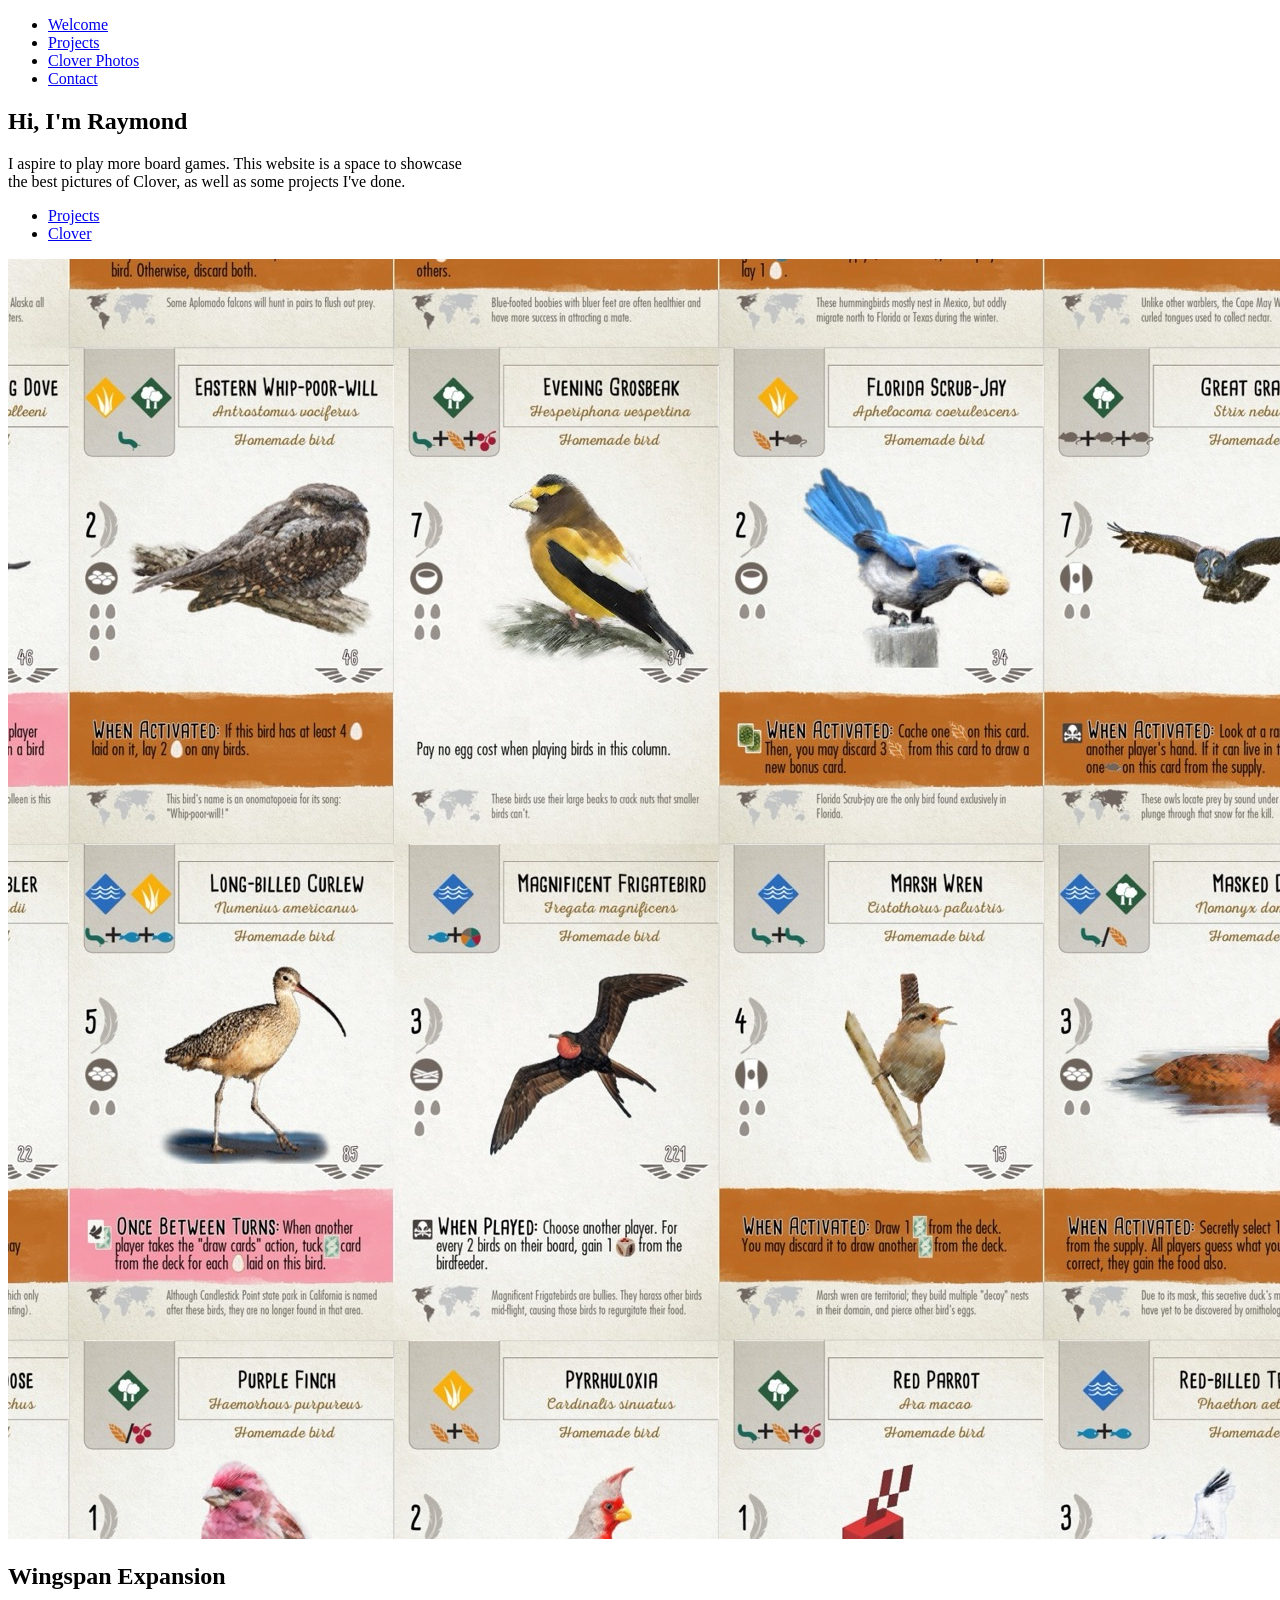
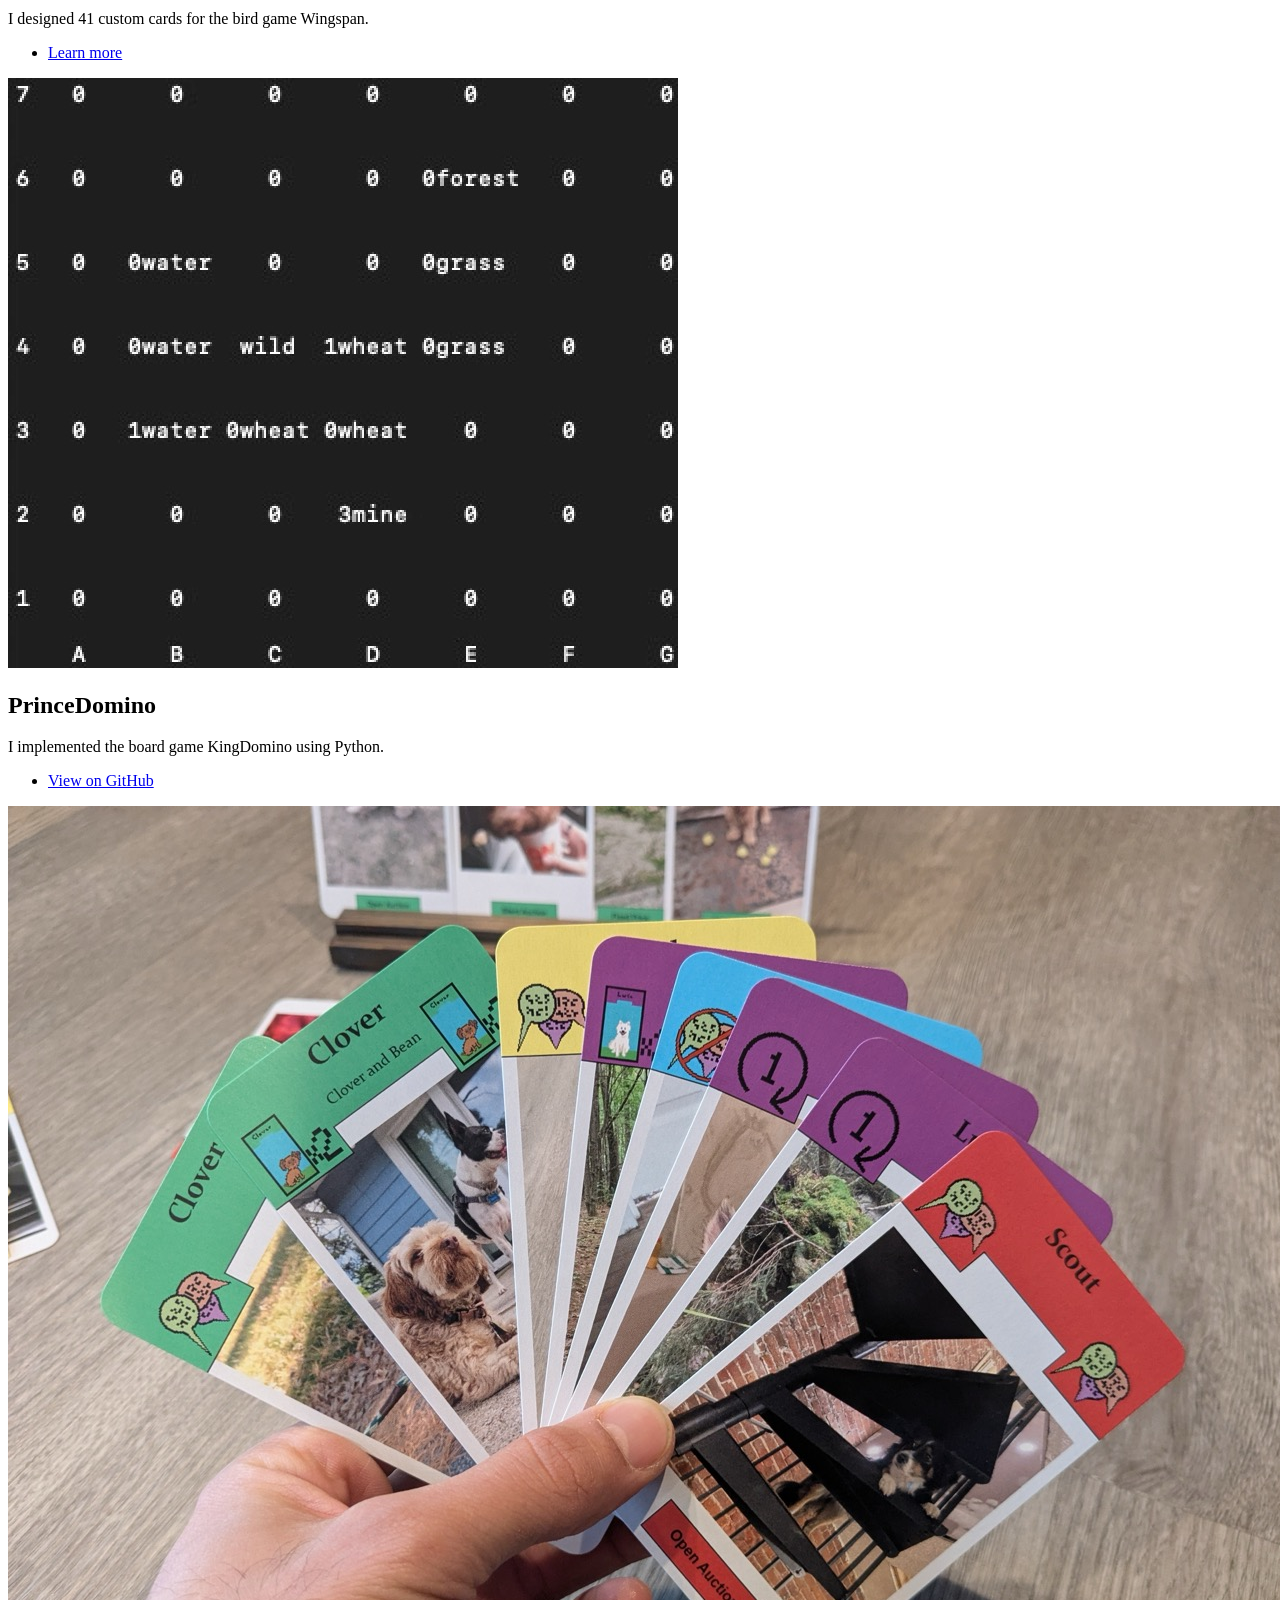
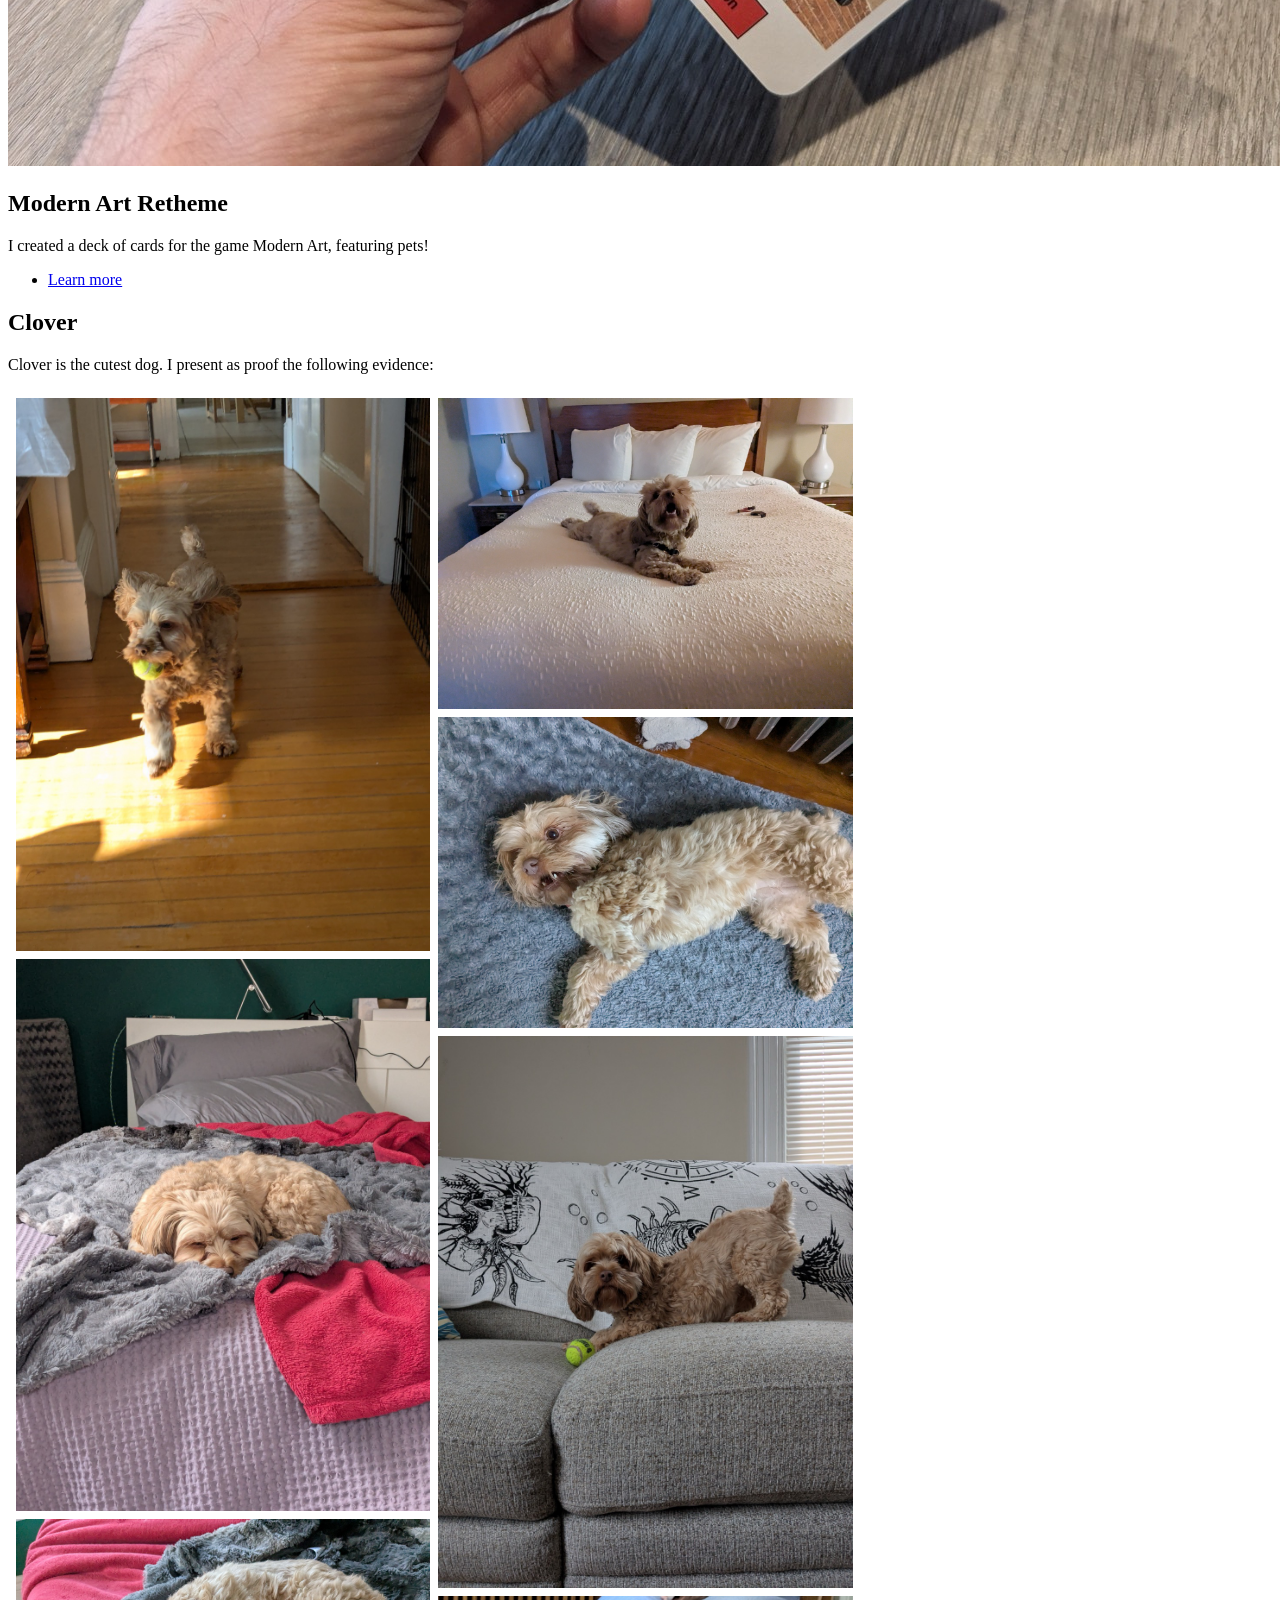
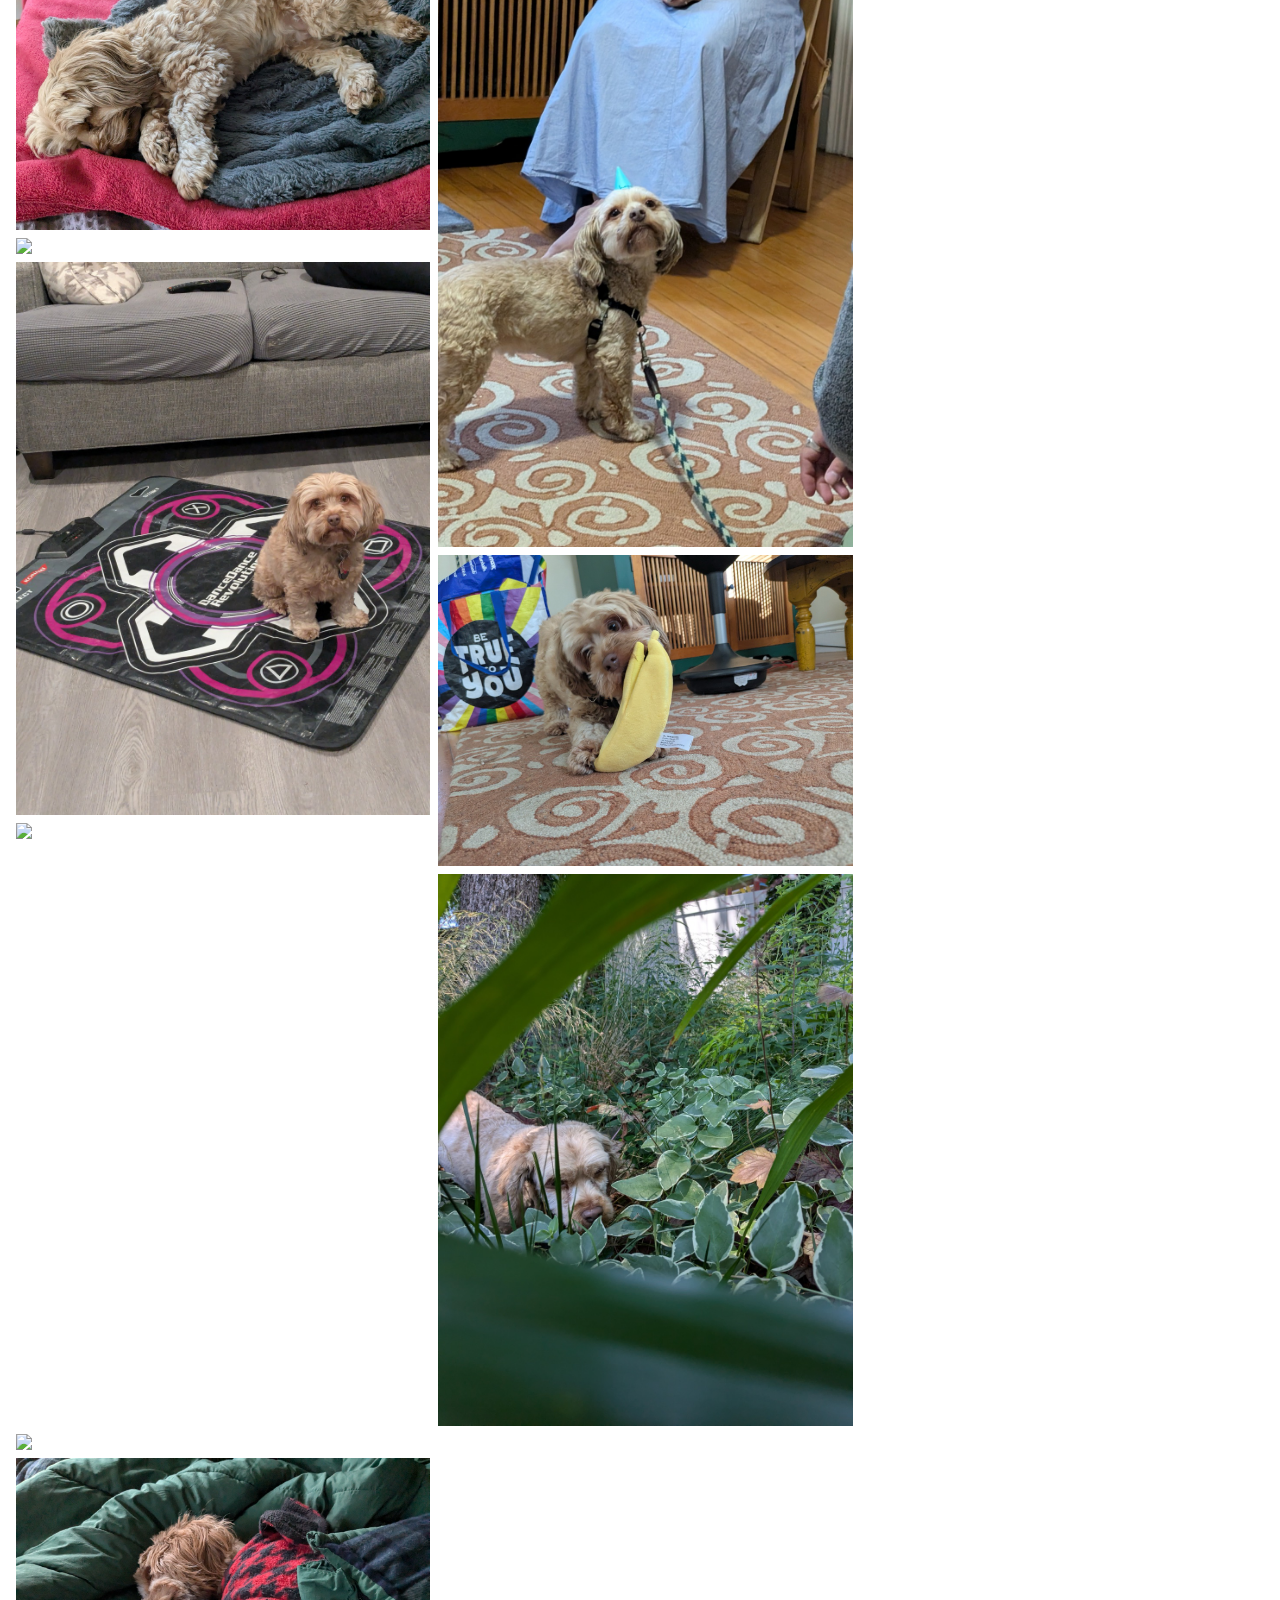
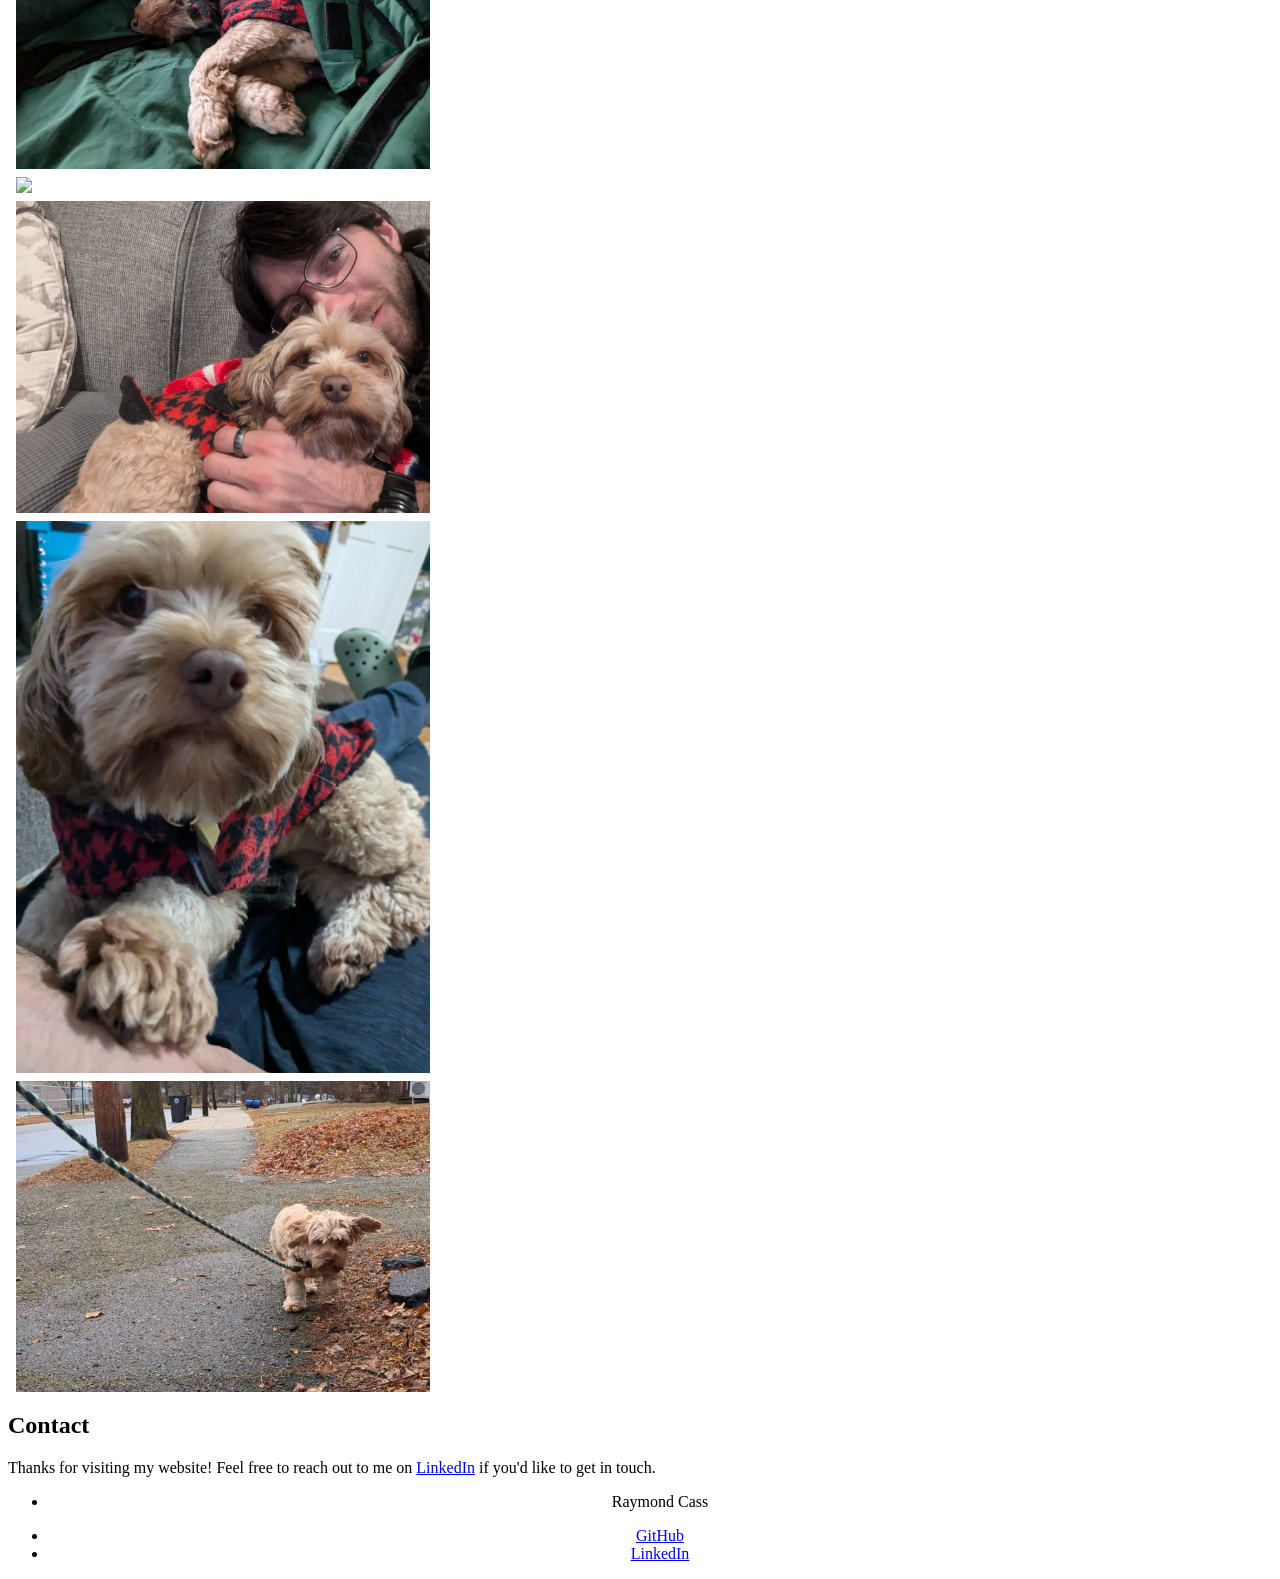
==== commit de8d5086: "Image Adjustments Reduced image sizes so the webpage should load faster." ====
--- a/index.html
+++ b/index.html
@@ -14,7 +14,7 @@
 		<link rel="stylesheet" href="assets/css/main.css" />
 		<noscript><link rel="stylesheet" href="assets/css/noscript.css" /></noscript>
 		<!--Favicon head tag-->
-		<link rel="shortcut icon" type="image/png" href="images/favicon.png">
+		<link rel="shortcut icon" type="image/x-icon" href="favicon.ico">
 
 	</head>
 	<body class="is-preload">
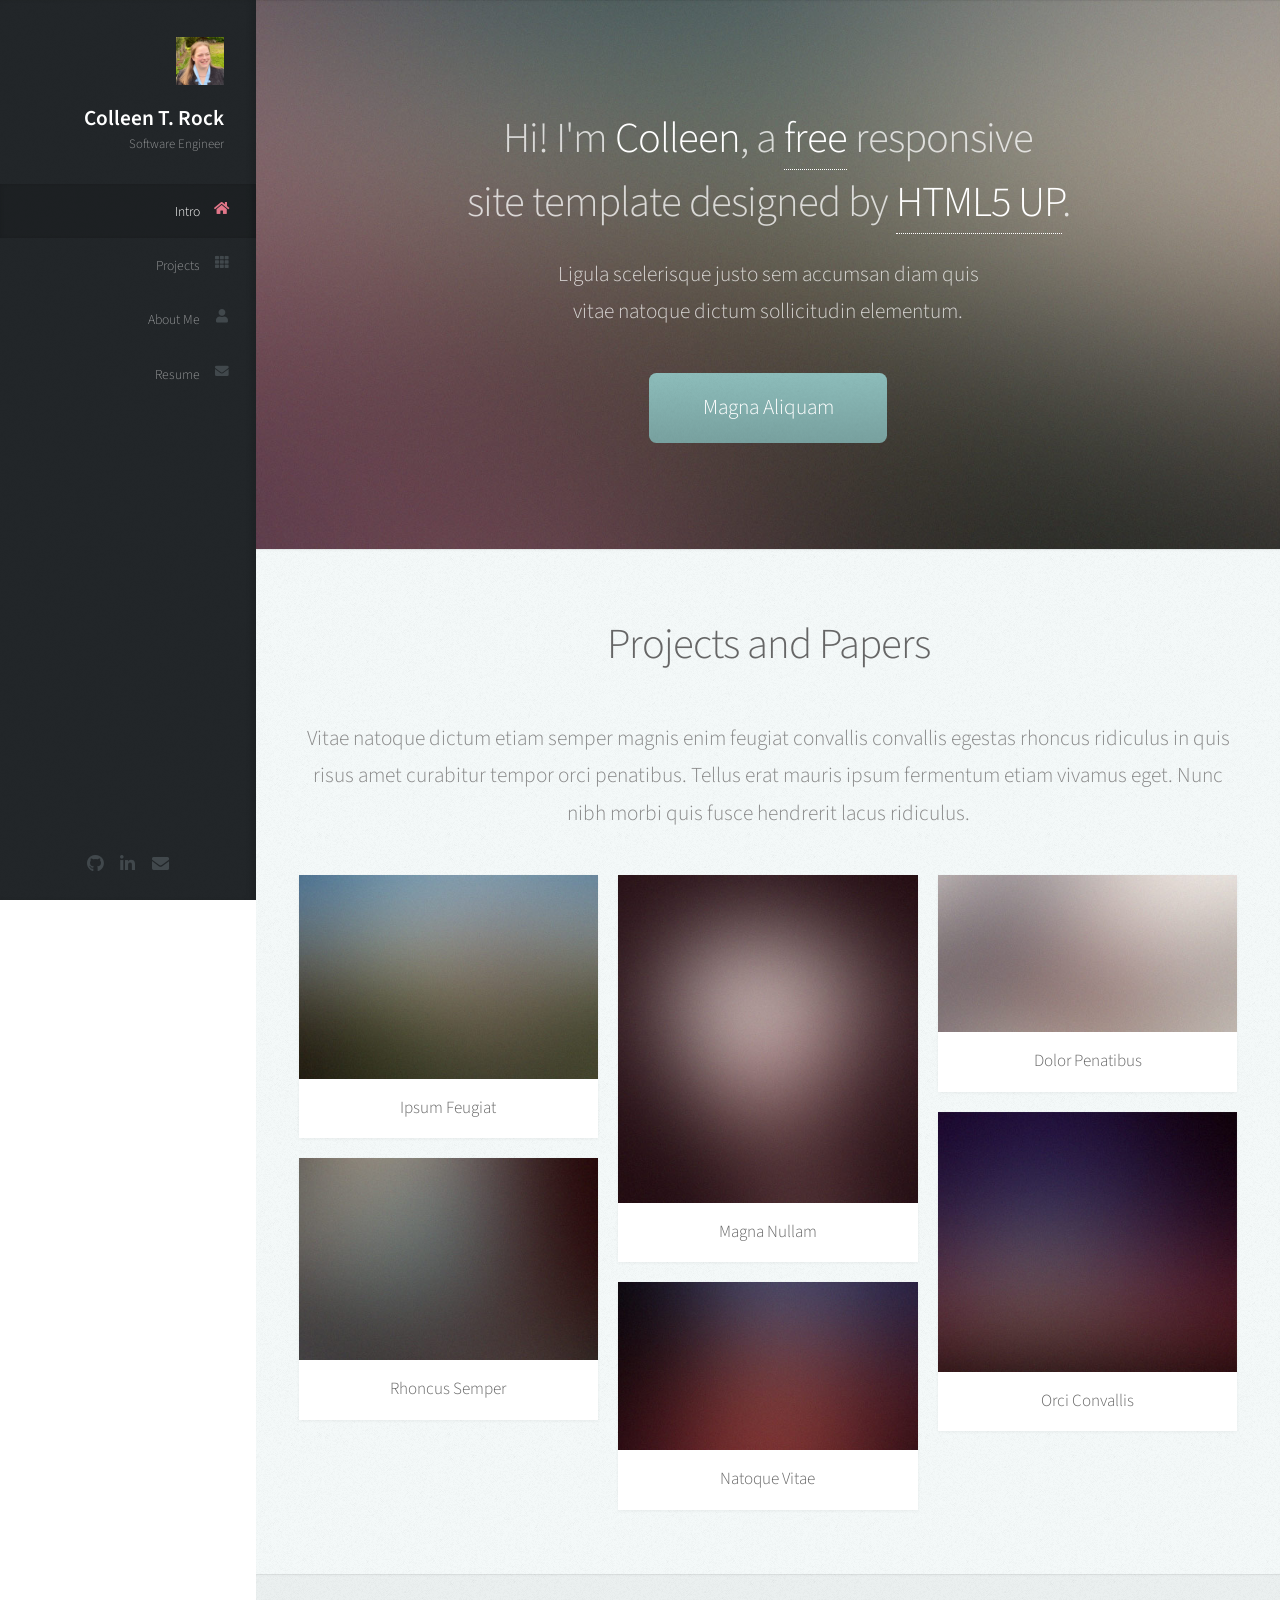
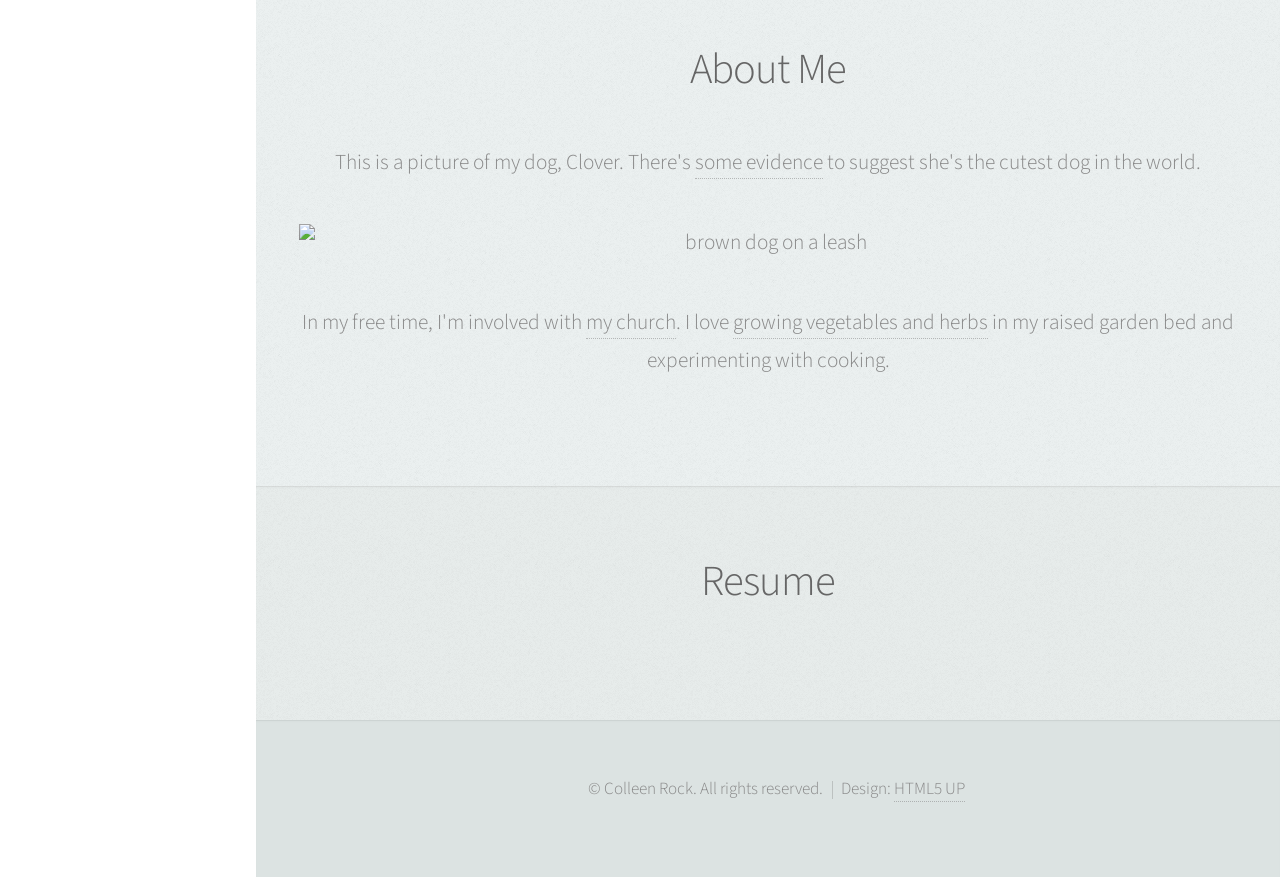
==== commit 98fac59b: "pick out my own template, remove content from forked website, and add a gardening page" ====
--- a/index.html
+++ b/index.html
@@ -1,6 +1,6 @@
 <!DOCTYPE HTML>
 <!--
-	Hyperspace by HTML5 UP
+	Prologue by HTML5 UP
 	html5up.net | @ajlkn
 	Free for personal and commercial use under the CCA 3.0 license (html5up.net/license)
 -->
@@ -8,7 +8,7 @@
 <!--todo Website Icon. Github icon-->
 <html>
 	<head>
-		<title>Raymond Cass</title>
+		<title>Colleen T. Rock</title>
 		<meta charset="utf-8" />
 		<meta name="viewport" content="width=device-width, initial-scale=1, user-scalable=no" />
 		<link rel="stylesheet" href="assets/css/main.css" />
@@ -19,133 +19,164 @@
 	</head>
 	<body class="is-preload">
 
-		<!-- Sidebar -->
-			<section id="sidebar">
-				<div class="inner">
-					<nav>
-						<ul>
-							<li><a href="#intro">Welcome</a></li>
-							<li><a href="#one">Projects</a></li>
-							<li><a href="#two">Clover Photos</a></li>
-							<li><a href="#three">Contact</a></li>
+		<!-- Header -->
+			<div id="header">
+
+				<div class="top">
+
+					<!-- Logo -->
+						<div id="logo">
+							<span class="image avatar48"><img src="images/headshot.jpg" alt="" /></span>
+							<h1 id="title">Colleen T. Rock</h1>
+							<p>Software Engineer</p>
+						</div>
+
+					<!-- Nav -->
+						<nav id="nav">
+							<ul>
+								<li><a href="#top" id="top-link"><span class="icon solid fa-home">Intro</span></a></li>
+								<li><a href="#projects" id="projects-link"><span class="icon solid fa-th">Projects</span></a></li>
+								<li><a href="#about" id="about-link"><span class="icon solid fa-user">About Me</span></a></li>
+								<li><a href="#contact" id="contact-link"><span class="icon solid fa-envelope">Resume</span></a></li>
+							</ul>
+						</nav>
+
+				</div>
+
+				<div class="bottom">
+
+					<!-- Social Icons -->
+						<ul class="icons">
+							<li><a href="https://github.com/crockct" class="icon brands fa-github"><span class="label">Github</span></a></li>
+							<li><a href="https://www.linkedin.com/in/colleentrock/" class="icon brands fa-linkedin-in"><span class="label">LinkedIn</span></a></li>
+							<li><a href="#" class="icon solid fa-envelope"><span class="label">Email</span></a></li>
 						</ul>
-					</nav>
+
 				</div>
-			</section>
 
-		<!-- Wrapper -->
-			<div id="wrapper">
+			</div>
+
+<!-- Main -->
+			<div id="main">
 
 				<!-- Intro -->
-					<section id="intro" class="wrapper style1 fullscreen fade-up">
-						<div class="inner">
-							<h1>Hi, I'm Raymond</h1>
-							<p>I aspire to play more board games. This website is a space to showcase<br />
-								the best pictures of Clover, as well as some projects I've done.</p>
-							<ul class="actions">
-								<li><a href="#one" class="button scrolly">Projects</a></li>
-								<li><a href="#two" class="button scrolly">Clover</a></li>
-							</ul>
+					<section id="top" class="one dark cover">
+						<div class="container">
+
+							<header>
+								<h2 class="alt">Hi! I'm <strong>Colleen</strong>, a <a href="http://html5up.net/license">free</a> responsive<br />
+								site template designed by <a href="http://html5up.net">HTML5 UP</a>.</h2>
+								<p>Ligula scelerisque justo sem accumsan diam quis<br />
+								vitae natoque dictum sollicitudin elementum.</p>
+							</header>
+
+							<footer>
+								<a href="#projects" class="button scrolly">Magna Aliquam</a>
+							</footer>
+
 						</div>
 					</section>
 
-				<!-- One -->
-					<section id="one" class="wrapper style2 spotlights">
-						<section>
-							<a href="wingspan_expansion.html" class="image"><img src="images/wingspan_preview.jpg" alt="Custom cards for the game Wingspan, laid out in a grid" data-position="center center" /></a>
-							<div class="content">
-								<div class="inner">
-									<h2>Wingspan Expansion</h2>
-									<p>I designed 41 custom cards for the bird game Wingspan.</p>
-									<ul class="actions">
-										<li><a href="wingspan_expansion.html" class="button">Learn more</a></li>
-									</ul>
+				<!-- Projects and Papers -->
+					<section id="projects" class="two">
+						<div class="container">
+
+							<header>
+								<h2>Projects and Papers</h2>
+							</header>
+
+							<p>Vitae natoque dictum etiam semper magnis enim feugiat convallis convallis
+							egestas rhoncus ridiculus in quis risus amet curabitur tempor orci penatibus.
+							Tellus erat mauris ipsum fermentum etiam vivamus eget. Nunc nibh morbi quis
+							fusce hendrerit lacus ridiculus.</p>
+
+							<div class="row">
+								<div class="col-4 col-12-mobile">
+									<article class="item">
+										<a href="#" class="image fit"><img src="images/pic02.jpg" alt="" /></a>
+										<header>
+											<h3>Ipsum Feugiat</h3>
+										</header>
+									</article>
+									<article class="item">
+										<a href="#" class="image fit"><img src="images/pic03.jpg" alt="" /></a>
+										<header>
+											<h3>Rhoncus Semper</h3>
+										</header>
+									</article>
 								</div>
-							</div>
-						</section>
-						<section>
-							<a href="https://github.com/RaymondCass/PrinceDomino" class="image"><img src="images/princedomino_preview.jpg" alt="A command line rendition of the game Kingdomino" data-position="top center" /></a>
-							<div class="content">
-								<div class="inner">
-									<h2>PrinceDomino</h2>
-									<p>I implemented the board game KingDomino using Python.</p>
-									<ul class="actions">
-										<li><a href="https://github.com/RaymondCass/PrinceDomino" class="button">View on GitHub</a></li>
-									</ul>
+								<div class="col-4 col-12-mobile">
+									<article class="item">
+										<a href="#" class="image fit"><img src="images/pic04.jpg" alt="" /></a>
+										<header>
+											<h3>Magna Nullam</h3>
+										</header>
+									</article>
+									<article class="item">
+										<a href="#" class="image fit"><img src="images/pic05.jpg" alt="" /></a>
+										<header>
+											<h3>Natoque Vitae</h3>
+										</header>
+									</article>
 								</div>
-							</div>
-						</section>
-						<section>
-							<a href="modern_art_retheme.html" class="image"><img src="images/modart_preview.jpg" alt="A hand fanning out cards featuring various dogs." data-position="25% 25%" /></a>
-							<div class="content">
-								<div class="inner">
-									<h2>Modern Art Retheme</h2>
-									<p>I created a deck of cards for the game Modern Art, featuring pets!</p>
-									<ul class="actions">
-										<li><a href="modern_art_retheme.html" class="button">Learn more</a></li>
-									</ul>
-								</div>
-							</div>
-						</section>
-					</section>
-
-				<!-- Two -->
-					<section id="two" class="wrapper style3 fade-up">
-						<div class="inner">
-							<h2>Clover</h2>
-							<p>Clover is the cutest dog. I present as proof the following evidence:</p>
-							<div style="display:flex;flex-wrap:wrap;padding: 0 4px;">
-								<div style="flex:33%;max-width:33%;padding:0 4px;">
-									<img style="margin-top: 8px;vertical-align: middle;width: 100%" src="images/clover/12.jpg">
-									<img style="margin-top: 8px;vertical-align: middle;width: 100%" src="images/clover/13.jpg">
-									<img style="margin-top: 8px;vertical-align: middle;width: 100%" src="images/clover/14.jpg">
-									<img style="margin-top: 8px;vertical-align: middle;width: 100%" src="images/clover/15.jpg">
-									<img style="margin-top: 8px;vertical-align: middle;width: 100%" src="images/clover/16.jpg">
-									<img style="margin-top: 8px;vertical-align: middle;width: 100%" src="images/clover/17.jpg">
-								</div>
-								<div style="flex:33%;max-width:33%;padding:0 4px;">
-									<img style="margin-top: 8px;vertical-align: middle;width: 100%" src="images/clover/18.jpg">
-									<img style="margin-top: 8px;vertical-align: middle;width: 100%" src="images/clover/19.jpg">
-									<img style="margin-top: 8px;vertical-align: middle;width: 100%" src="images/clover/10.jpg">
-									<img style="margin-top: 8px;vertical-align: middle;width: 100%" src="images/clover/01.jpg">
-									<img style="margin-top: 8px;vertical-align: middle;width: 100%" src="images/clover/11.jpg">
-									<img style="margin-top: 8px;vertical-align: middle;width: 100%" src="images/clover/03.jpg">
-								</div>
-								<div style="flex:33%;max-width:33%;padding:0 4px;">
-									<img style="margin-top: 8px;vertical-align: middle;width: 100%" src="images/clover/04.jpg">
-									<img style="margin-top: 8px;vertical-align: middle;width: 100%" src="images/clover/05.jpg">
-									<img style="margin-top: 8px;vertical-align: middle;width: 100%" src="images/clover/06.jpg">
-									<img style="margin-top: 8px;vertical-align: middle;width: 100%" src="images/clover/07.jpg">
-									<img style="margin-top: 8px;vertical-align: middle;width: 100%" src="images/clover/08.jpg">
-									<img style="margin-top: 8px;vertical-align: middle;width: 100%" src="images/clover/09.jpg">
+								<div class="col-4 col-12-mobile">
+									<article class="item">
+										<a href="#" class="image fit"><img src="images/pic06.jpg" alt="" /></a>
+										<header>
+											<h3>Dolor Penatibus</h3>
+										</header>
+									</article>
+									<article class="item">
+										<a href="#" class="image fit"><img src="images/pic07.jpg" alt="" /></a>
+										<header>
+											<h3>Orci Convallis</h3>
+										</header>
+									</article>
 								</div>
 							</div>
 
 						</div>
 					</section>
 
-				<!-- Three -->
-					<section id="three" class="wrapper style1 fade-up">
-						<div class="inner">
-							<h2>Contact</h2>
-							<p>Thanks for visiting my website! Feel free to reach out to me on
-								<a href="https://www.linkedin.com/in/raymond-rock-474392b5">LinkedIn</a>
-								if you'd like to get in touch.</p>
+				<!-- About Me -->
+					<section id="about" class="three">
+						<div class="container">
+
+							<header>
+								<h2>About Me</h2>
+							</header>
+
+							<p>This is a picture of my dog, Clover. There's <a href="https://www.raymondcass.com#two">some evidence</a> to suggest she's the cutest dog in the world.</p>
+							
+							<a href="#" class="image featured"><img src="images/clover/clover-on-walk.jpg" alt="brown dog on a leash" /></a>
+
+							<p>In my free time, I'm involved with <a href="https://www.plymouthchurchframingham.org/">my church</a>. I love <a href="gardening.html">growing vegetables and herbs</a> in my raised garden bed and experimenting with cooking.</p>
+							
+
 						</div>
 					</section>
+					
+					<!-- Resume -->
+					<section id="resume" class="four">
+						<div class="container">
+
+							<header>
+								<h2>Resume</h2>
+							</header>
+
+						</div>
 
 			</div>
 
 		<!-- Footer -->
-			<footer id="footer" class="wrapper style1-alt">
-				<div class="inner">
-					<ul class="icons" style="text-align: center;">
-						<li><p><span class="label">Raymond Cass</span></p></li>
-						<li><a href="https://github.com/RaymondCass" class="icon brands fa-github"><span class="label">GitHub</span></a></li>
-						<li><a href="https://www.linkedin.com/in/raymond-rock-474392b5" class="icon brands fa-linkedin-in"><span class="label">LinkedIn</span></a></li>
+			<div id="footer">
+
+				<!-- Copyright -->
+					<ul class="copyright">
+						<li>&copy; Colleen Rock. All rights reserved.</li><li>Design: <a href="http://html5up.net">HTML5 UP</a></li>
 					</ul>
-				</div>
-			</footer>
+
+			</div>
 
 		<!-- Scripts -->
 			<script src="assets/js/jquery.min.js"></script>
--- a/assets/css/main.css
+++ b/assets/css/main.css
@@ -1,9 +1,10 @@
-@import url(fontawesome-all.min.css);
-
-/*
-	Hyperspace by HTML5 UP
-	html5up.net | @ajlkn
-	Free for personal and commercial use under the CCA 3.0 license (html5up.net/license)
+@import url("fontawesome-all.min.css");
+@import url("https://fonts.googleapis.com/css?family=Source+Sans+Pro:300,300italic,400,600");
+
+/*
+	Prologue by HTML5 UP
+	html5up.net | @ajlkn
+	Free for personal and commercial use under the CCA 3.0 license (html5up.net/license)
 */
 
 html, body, div, span, applet, object,
@@ -73,22 +74,6 @@
 
 /* Basic */
 
-	@-ms-viewport {
-		width: device-width;
-	}
-
-	body {
-		-ms-overflow-style: scrollbar;
-	}
-
-	@media screen and (max-width: 480px) {
-
-		html, body {
-			min-width: 320px;
-		}
-
-	}
-
 	html {
 		box-sizing: border-box;
 	}
@@ -98,7 +83,12 @@
 	}
 
 	body {
-		background: #312450;
+		background: #fff;
+		font-family: 'Source Sans Pro', sans-serif;
+		font-size: 19pt;
+		font-weight: 300;
+		line-height: 1.75em;
+		color: #888;
 	}
 
 		body.is-preload *, body.is-preload *:before, body.is-preload *:after {
@@ -112,220 +102,161 @@
 			transition: none !important;
 		}
 
-/* Type */
-
-	body, input, select, textarea {
-		color: rgba(255, 255, 255, 0.55);
-		font-family: Arial, Helvetica, sans-serif;
-		font-size: 16.5pt;
-		font-weight: normal;
-		line-height: 1.75;
-	}
-
-		@media screen and (max-width: 1680px) {
-
-			body, input, select, textarea {
-				font-size: 13pt;
-			}
-
-		}
-
-		@media screen and (max-width: 1280px) {
-
-			body, input, select, textarea {
-				font-size: 12pt;
-			}
-
-		}
-
-		@media screen and (max-width: 360px) {
-
-			body, input, select, textarea {
-				font-size: 11pt;
-			}
-
-		}
-
-	a {
-		-moz-transition: color 0.2s ease, border-bottom-color 0.2s ease;
-		-webkit-transition: color 0.2s ease, border-bottom-color 0.2s ease;
-		-ms-transition: color 0.2s ease, border-bottom-color 0.2s ease;
-		transition: color 0.2s ease, border-bottom-color 0.2s ease;
-		border-bottom: dotted 1px rgba(255, 255, 255, 0.35);
+	input, textarea, select {
+		font-family: 'Source Sans Pro', sans-serif;
+		font-size: 19pt;
+		font-weight: 300;
+		line-height: 1.75em;
+		color: #888;
+	}
+
+	h1, h2, h3, h4, h5, h6 {
+		font-weight: 300;
+		color: #666;
+		line-height: 1.5em;
+	}
+
+	h1 a, h2 a, h3 a, h4 a, h5 a, h6 a {
 		color: inherit;
 		text-decoration: none;
 	}
 
-		a:hover {
-			border-bottom-color: transparent;
-			color: #ffffff;
-		}
+		h1 a strong, h2 a strong, h3 a strong, h4 a strong, h5 a strong, h6 a strong {
+			color: #333;
+		}
+
+	h2 {
+		font-size: 2em;
+		letter-spacing: -1px;
+	}
+
+		h2.alt {
+			color: #888;
+		}
+
+			h2.alt strong {
+				color: #666;
+			}
+
+	h3 {
+		font-size: 1.5em;
+	}
+
+	header {
+		margin: 0 0 2em 0;
+	}
+
+		header > p {
+			margin: 1em 0 0 0;
+		}
+
+	footer {
+		margin: 2em 0 0 0;
+	}
 
 	strong, b {
-		color: #ffffff;
-		font-weight: bold;
+		font-weight: 300;
+		color: #666;
 	}
 
 	em, i {
 		font-style: italic;
 	}
 
-	p {
-		margin: 0 0 2em 0;
-	}
-
-	h1, h2, h3, h4, h5, h6 {
-		color: #ffffff;
-		font-weight: bold;
-		line-height: 1.5;
-		margin: 0 0 0.5em 0;
-	}
-
-		h1 a, h2 a, h3 a, h4 a, h5 a, h6 a {
-			color: inherit;
-			text-decoration: none;
-		}
-
-	h1 {
-		font-size: 2.75em;
-	}
-
-		h1.major {
-			margin: 0 0 1.3em 0;
-			position: relative;
-			padding-bottom: 0.35em;
-		}
-
-			h1.major:after {
-				background-image: -moz-linear-gradient(to right, #5e42a6, #b74e91);
-				background-image: -webkit-linear-gradient(to right, #5e42a6, #b74e91);
-				background-image: -ms-linear-gradient(to right, #5e42a6, #b74e91);
-				background-image: linear-gradient(to right, #5e42a6, #b74e91);
-				-moz-transition: max-width 0.2s ease;
-				-webkit-transition: max-width 0.2s ease;
-				-ms-transition: max-width 0.2s ease;
-				transition: max-width 0.2s ease;
-				border-radius: 0.2em;
-				bottom: 0;
-				content: '';
-				height: 0.05em;
-				position: absolute;
-				right: 0;
-				width: 100%;
-			}
-
-	h2 {
-		font-size: 1.75em;
-	}
-
-	h3 {
-		font-size: 1.1em;
-	}
-
-	h4 {
-		font-size: 1em;
-	}
-
-	h5 {
-		font-size: 0.8em;
-	}
-
-	h6 {
-		font-size: 0.6em;
-	}
-
-	@media screen and (max-width: 736px) {
-
-		h1 {
-			font-size: 2em;
-		}
-
-		h2 {
-			font-size: 1.25em;
-		}
-
-		h3 {
-			font-size: 1em;
-		}
-
-		h4 {
-			font-size: 0.8em;
-		}
-
-		h5 {
-			font-size: 0.6em;
-		}
-
-		h6 {
-			font-size: 0.6em;
-		}
-
-	}
+	a {
+		text-decoration: none;
+		color: inherit;
+		border-bottom: dotted 1px rgba(128, 128, 128, 0.5);
+		-moz-transition: color 0.35s ease-in-out, border-bottom-color 0.35s ease-in-out;
+		-webkit-transition: color 0.35s ease-in-out, border-bottom-color 0.35s ease-in-out;
+		-ms-transition: color 0.35s ease-in-out, border-bottom-color 0.35s ease-in-out;
+		transition: color 0.35s ease-in-out, border-bottom-color 0.35s ease-in-out;
+		outline: 0;
+	}
+
+		a:hover {
+			color: #E27689;
+			border-bottom-color: rgba(255, 255, 255, 0);
+		}
 
 	sub {
-		font-size: 0.8em;
 		position: relative;
 		top: 0.5em;
+		font-size: 0.8em;
 	}
 
 	sup {
-		font-size: 0.8em;
 		position: relative;
 		top: -0.5em;
-	}
-
-	blockquote {
-		border-left: solid 4px rgba(255, 255, 255, 0.15);
-		font-style: italic;
-		margin: 0 0 2em 0;
-		padding: 0.5em 0 0.5em 2em;
-	}
-
-	code {
-		background: rgba(255, 255, 255, 0.05);
-		border-radius: 0.25em;
-		border: solid 1px rgba(255, 255, 255, 0.15);
-		font-family: "Courier New", monospace;
-		font-size: 0.9em;
-		margin: 0 0.25em;
-		padding: 0.25em 0.65em;
-	}
-
-	pre {
-		-webkit-overflow-scrolling: touch;
-		font-family: "Courier New", monospace;
-		font-size: 0.9em;
-		margin: 0 0 2em 0;
-	}
-
-		pre code {
-			display: block;
-			line-height: 1.75em;
-			padding: 1em 1.5em;
-			overflow-x: auto;
-		}
+		font-size: 0.8em;
+	}
 
 	hr {
 		border: 0;
-		border-bottom: solid 1px rgba(255, 255, 255, 0.15);
-		margin: 2em 0;
-	}
-
-		hr.major {
-			margin: 3em 0;
-		}
-
-	.align-left {
-		text-align: left;
-	}
-
-	.align-center {
-		text-align: center;
-	}
-
-	.align-right {
-		text-align: right;
-	}
+		border-top: solid 1px #ddd;
+	}
+
+	blockquote {
+		border-left: solid 0.5em #ddd;
+		padding: 1em 0 1em 2em;
+		font-style: italic;
+	}
+
+	p, ul, ol, dl, table {
+		margin-bottom: 2em;
+	}
+
+	br.clear {
+		clear: both;
+	}
+
+/* Container */
+
+	.container {
+		margin: 0 auto;
+		max-width: 100%;
+		width: 1400px;
+	}
+
+		@media screen and (min-width: 961px) and (max-width: 1880px) {
+
+			.container {
+				width: 1200px;
+			}
+
+		}
+
+		@media screen and (min-width: 961px) and (max-width: 1620px) {
+
+			.container {
+				width: 960px;
+			}
+
+		}
+
+		@media screen and (min-width: 961px) and (max-width: 1320px) {
+
+			.container {
+				width: 100%;
+			}
+
+		}
+
+		@media screen and (max-width: 960px) {
+
+			.container {
+				width: 100%;
+			}
+
+		}
+
+		@media screen and (max-width: 736px) {
+
+			.container {
+				width: 100%;
+			}
+
+		}
 
 /* Row */
 
@@ -469,108 +400,108 @@
 		}
 
 		.row.gtr-0 {
-			margin-top: 0;
-			margin-left: 0em;
+			margin-top: 0px;
+			margin-left: 0px;
 		}
 
 			.row.gtr-0 > * {
-				padding: 0 0 0 0em;
+				padding: 0px 0 0 0px;
 			}
 
 			.row.gtr-0.gtr-uniform {
-				margin-top: 0em;
+				margin-top: 0px;
 			}
 
 				.row.gtr-0.gtr-uniform > * {
-					padding-top: 0em;
+					padding-top: 0px;
 				}
 
 		.row.gtr-25 {
-			margin-top: 0;
-			margin-left: -0.375em;
+			margin-top: -10px;
+			margin-left: -10px;
 		}
 
 			.row.gtr-25 > * {
-				padding: 0 0 0 0.375em;
+				padding: 10px 0 0 10px;
 			}
 
 			.row.gtr-25.gtr-uniform {
-				margin-top: -0.375em;
+				margin-top: -10px;
 			}
 
 				.row.gtr-25.gtr-uniform > * {
-					padding-top: 0.375em;
+					padding-top: 10px;
 				}
 
 		.row.gtr-50 {
-			margin-top: 0;
-			margin-left: -0.75em;
+			margin-top: -20px;
+			margin-left: -20px;
 		}
 
 			.row.gtr-50 > * {
-				padding: 0 0 0 0.75em;
+				padding: 20px 0 0 20px;
 			}
 
 			.row.gtr-50.gtr-uniform {
-				margin-top: -0.75em;
+				margin-top: -20px;
 			}
 
 				.row.gtr-50.gtr-uniform > * {
-					padding-top: 0.75em;
+					padding-top: 20px;
 				}
 
 		.row {
-			margin-top: 0;
-			margin-left: -1.5em;
+			margin-top: -40px;
+			margin-left: -40px;
 		}
 
 			.row > * {
-				padding: 0 0 0 1.5em;
+				padding: 40px 0 0 40px;
 			}
 
 			.row.gtr-uniform {
-				margin-top: -1.5em;
+				margin-top: -40px;
 			}
 
 				.row.gtr-uniform > * {
-					padding-top: 1.5em;
+					padding-top: 40px;
 				}
 
 		.row.gtr-150 {
-			margin-top: 0;
-			margin-left: -2.25em;
+			margin-top: -60px;
+			margin-left: -60px;
 		}
 
 			.row.gtr-150 > * {
-				padding: 0 0 0 2.25em;
+				padding: 60px 0 0 60px;
 			}
 
 			.row.gtr-150.gtr-uniform {
-				margin-top: -2.25em;
+				margin-top: -60px;
 			}
 
 				.row.gtr-150.gtr-uniform > * {
-					padding-top: 2.25em;
+					padding-top: 60px;
 				}
 
 		.row.gtr-200 {
-			margin-top: 0;
-			margin-left: -3em;
+			margin-top: -80px;
+			margin-left: -80px;
 		}
 
 			.row.gtr-200 > * {
-				padding: 0 0 0 3em;
+				padding: 80px 0 0 80px;
 			}
 
 			.row.gtr-200.gtr-uniform {
-				margin-top: -3em;
+				margin-top: -80px;
 			}
 
 				.row.gtr-200.gtr-uniform > * {
-					padding-top: 3em;
-				}
-
-		@media screen and (max-width: 1680px) {
+					padding-top: 80px;
+				}
+
+		@media screen and (min-width: 961px) and (max-width: 1880px) {
 
 			.row {
 				display: flex;
@@ -611,211 +542,211 @@
 					align-items: flex-end;
 				}
 
-				.row > .imp-xlarge {
+				.row > .imp-wide {
 					order: -1;
 				}
 
-				.row > .col-1-xlarge {
+				.row > .col-1-wide {
 					width: 8.33333%;
 				}
 
-				.row > .off-1-xlarge {
+				.row > .off-1-wide {
 					margin-left: 8.33333%;
 				}
 
-				.row > .col-2-xlarge {
+				.row > .col-2-wide {
 					width: 16.66667%;
 				}
 
-				.row > .off-2-xlarge {
+				.row > .off-2-wide {
 					margin-left: 16.66667%;
 				}
 
-				.row > .col-3-xlarge {
+				.row > .col-3-wide {
 					width: 25%;
 				}
 
-				.row > .off-3-xlarge {
+				.row > .off-3-wide {
 					margin-left: 25%;
 				}
 
-				.row > .col-4-xlarge {
+				.row > .col-4-wide {
 					width: 33.33333%;
 				}
 
-				.row > .off-4-xlarge {
+				.row > .off-4-wide {
 					margin-left: 33.33333%;
 				}
 
-				.row > .col-5-xlarge {
+				.row > .col-5-wide {
 					width: 41.66667%;
 				}
 
-				.row > .off-5-xlarge {
+				.row > .off-5-wide {
 					margin-left: 41.66667%;
 				}
 
-				.row > .col-6-xlarge {
+				.row > .col-6-wide {
 					width: 50%;
 				}
 
-				.row > .off-6-xlarge {
+				.row > .off-6-wide {
 					margin-left: 50%;
 				}
 
-				.row > .col-7-xlarge {
+				.row > .col-7-wide {
 					width: 58.33333%;
 				}
 
-				.row > .off-7-xlarge {
+				.row > .off-7-wide {
 					margin-left: 58.33333%;
 				}
 
-				.row > .col-8-xlarge {
+				.row > .col-8-wide {
 					width: 66.66667%;
 				}
 
-				.row > .off-8-xlarge {
+				.row > .off-8-wide {
 					margin-left: 66.66667%;
 				}
 
-				.row > .col-9-xlarge {
+				.row > .col-9-wide {
 					width: 75%;
 				}
 
-				.row > .off-9-xlarge {
+				.row > .off-9-wide {
 					margin-left: 75%;
 				}
 
-				.row > .col-10-xlarge {
+				.row > .col-10-wide {
 					width: 83.33333%;
 				}
 
-				.row > .off-10-xlarge {
+				.row > .off-10-wide {
 					margin-left: 83.33333%;
 				}
 
-				.row > .col-11-xlarge {
+				.row > .col-11-wide {
 					width: 91.66667%;
 				}
 
-				.row > .off-11-xlarge {
+				.row > .off-11-wide {
 					margin-left: 91.66667%;
 				}
 
-				.row > .col-12-xlarge {
+				.row > .col-12-wide {
 					width: 100%;
 				}
 
-				.row > .off-12-xlarge {
+				.row > .off-12-wide {
 					margin-left: 100%;
 				}
 
 				.row.gtr-0 {
-					margin-top: 0;
-					margin-left: 0em;
+					margin-top: 0px;
+					margin-left: 0px;
 				}
 
 					.row.gtr-0 > * {
-						padding: 0 0 0 0em;
+						padding: 0px 0 0 0px;
 					}
 
 					.row.gtr-0.gtr-uniform {
-						margin-top: 0em;
+						margin-top: 0px;
 					}
 
 						.row.gtr-0.gtr-uniform > * {
-							padding-top: 0em;
+							padding-top: 0px;
 						}
 
 				.row.gtr-25 {
-					margin-top: 0;
-					margin-left: -0.375em;
+					margin-top: -10px;
+					margin-left: -10px;
 				}
 
 					.row.gtr-25 > * {
-						padding: 0 0 0 0.375em;
+						padding: 10px 0 0 10px;
 					}
 
 					.row.gtr-25.gtr-uniform {
-						margin-top: -0.375em;
+						margin-top: -10px;
 					}
 
 						.row.gtr-25.gtr-uniform > * {
-							padding-top: 0.375em;
+							padding-top: 10px;
 						}
 
 				.row.gtr-50 {
-					margin-top: 0;
-					margin-left: -0.75em;
+					margin-top: -20px;
+					margin-left: -20px;
 				}
 
 					.row.gtr-50 > * {
-						padding: 0 0 0 0.75em;
+						padding: 20px 0 0 20px;
 					}
 
 					.row.gtr-50.gtr-uniform {
-						margin-top: -0.75em;
+						margin-top: -20px;
 					}
 
 						.row.gtr-50.gtr-uniform > * {
-							padding-top: 0.75em;
+							padding-top: 20px;
 						}
 
 				.row {
-					margin-top: 0;
-					margin-left: -1.5em;
+					margin-top: -40px;
+					margin-left: -40px;
 				}
 
 					.row > * {
-						padding: 0 0 0 1.5em;
+						padding: 40px 0 0 40px;
 					}
 
 					.row.gtr-uniform {
-						margin-top: -1.5em;
+						margin-top: -40px;
 					}
 
 						.row.gtr-uniform > * {
-							padding-top: 1.5em;
+							padding-top: 40px;
 						}
 
 				.row.gtr-150 {
-					margin-top: 0;
-					margin-left: -2.25em;
+					margin-top: -60px;
+					margin-left: -60px;
 				}
 
 					.row.gtr-150 > * {
-						padding: 0 0 0 2.25em;
+						padding: 60px 0 0 60px;
 					}
 
 					.row.gtr-150.gtr-uniform {
-						margin-top: -2.25em;
+						margin-top: -60px;
 					}
 
 						.row.gtr-150.gtr-uniform > * {
-							padding-top: 2.25em;
+							padding-top: 60px;
 						}
 
 				.row.gtr-200 {
-					margin-top: 0;
-					margin-left: -3em;
+					margin-top: -80px;
+					margin-left: -80px;
 				}
 
 					.row.gtr-200 > * {
-						padding: 0 0 0 3em;
+						padding: 80px 0 0 80px;
 					}
 
 					.row.gtr-200.gtr-uniform {
-						margin-top: -3em;
+						margin-top: -80px;
 					}
 
 						.row.gtr-200.gtr-uniform > * {
-							padding-top: 3em;
-						}
-
-		}
-
-		@media screen and (max-width: 1280px) {
+							padding-top: 80px;
+						}
+
+		}
+
+		@media screen and (min-width: 961px) and (max-width: 1620px) {
 
 			.row {
 				display: flex;
@@ -856,211 +787,211 @@
 					align-items: flex-end;
 				}
 
-				.row > .imp-large {
+				.row > .imp-normal {
 					order: -1;
 				}
 
-				.row > .col-1-large {
+				.row > .col-1-normal {
 					width: 8.33333%;
 				}
 
-				.row > .off-1-large {
+				.row > .off-1-normal {
 					margin-left: 8.33333%;
 				}
 
-				.row > .col-2-large {
+				.row > .col-2-normal {
 					width: 16.66667%;
 				}
 
-				.row > .off-2-large {
+				.row > .off-2-normal {
 					margin-left: 16.66667%;
 				}
 
-				.row > .col-3-large {
+				.row > .col-3-normal {
 					width: 25%;
 				}
 
-				.row > .off-3-large {
+				.row > .off-3-normal {
 					margin-left: 25%;
 				}
 
-				.row > .col-4-large {
+				.row > .col-4-normal {
 					width: 33.33333%;
 				}
 
-				.row > .off-4-large {
+				.row > .off-4-normal {
 					margin-left: 33.33333%;
 				}
 
-				.row > .col-5-large {
+				.row > .col-5-normal {
 					width: 41.66667%;
 				}
 
-				.row > .off-5-large {
+				.row > .off-5-normal {
 					margin-left: 41.66667%;
 				}
 
-				.row > .col-6-large {
+				.row > .col-6-normal {
 					width: 50%;
 				}
 
-				.row > .off-6-large {
+				.row > .off-6-normal {
 					margin-left: 50%;
 				}
 
-				.row > .col-7-large {
+				.row > .col-7-normal {
 					width: 58.33333%;
 				}
 
-				.row > .off-7-large {
+				.row > .off-7-normal {
 					margin-left: 58.33333%;
 				}
 
-				.row > .col-8-large {
+				.row > .col-8-normal {
 					width: 66.66667%;
 				}
 
-				.row > .off-8-large {
+				.row > .off-8-normal {
 					margin-left: 66.66667%;
 				}
 
-				.row > .col-9-large {
+				.row > .col-9-normal {
 					width: 75%;
 				}
 
-				.row > .off-9-large {
+				.row > .off-9-normal {
 					margin-left: 75%;
 				}
 
-				.row > .col-10-large {
+				.row > .col-10-normal {
 					width: 83.33333%;
 				}
 
-				.row > .off-10-large {
+				.row > .off-10-normal {
 					margin-left: 83.33333%;
 				}
 
-				.row > .col-11-large {
+				.row > .col-11-normal {
 					width: 91.66667%;
 				}
 
-				.row > .off-11-large {
+				.row > .off-11-normal {
 					margin-left: 91.66667%;
 				}
 
-				.row > .col-12-large {
+				.row > .col-12-normal {
 					width: 100%;
 				}
 
-				.row > .off-12-large {
+				.row > .off-12-normal {
 					margin-left: 100%;
 				}
 
 				.row.gtr-0 {
-					margin-top: 0;
-					margin-left: 0em;
+					margin-top: 0px;
+					margin-left: 0px;
 				}
 
 					.row.gtr-0 > * {
-						padding: 0 0 0 0em;
+						padding: 0px 0 0 0px;
 					}
 
 					.row.gtr-0.gtr-uniform {
-						margin-top: 0em;
+						margin-top: 0px;
 					}
 
 						.row.gtr-0.gtr-uniform > * {
-							padding-top: 0em;
+							padding-top: 0px;
 						}
 
 				.row.gtr-25 {
-					margin-top: 0;
-					margin-left: -0.375em;
+					margin-top: -10px;
+					margin-left: -10px;
 				}
 
 					.row.gtr-25 > * {
-						padding: 0 0 0 0.375em;
+						padding: 10px 0 0 10px;
 					}
 
 					.row.gtr-25.gtr-uniform {
-						margin-top: -0.375em;
+						margin-top: -10px;
 					}
 
 						.row.gtr-25.gtr-uniform > * {
-							padding-top: 0.375em;
+							padding-top: 10px;
 						}
 
 				.row.gtr-50 {
-					margin-top: 0;
-					margin-left: -0.75em;
+					margin-top: -20px;
+					margin-left: -20px;
 				}
 
 					.row.gtr-50 > * {
-						padding: 0 0 0 0.75em;
+						padding: 20px 0 0 20px;
 					}
 
 					.row.gtr-50.gtr-uniform {
-						margin-top: -0.75em;
+						margin-top: -20px;
 					}
 
 						.row.gtr-50.gtr-uniform > * {
-							padding-top: 0.75em;
+							padding-top: 20px;
 						}
 
 				.row {
-					margin-top: 0;
-					margin-left: -1.5em;
+					margin-top: -40px;
+					margin-left: -40px;
 				}
 
 					.row > * {
-						padding: 0 0 0 1.5em;
+						padding: 40px 0 0 40px;
 					}
 
 					.row.gtr-uniform {
-						margin-top: -1.5em;
+						margin-top: -40px;
 					}
 
 						.row.gtr-uniform > * {
-							padding-top: 1.5em;
+							padding-top: 40px;
 						}
 
 				.row.gtr-150 {
-					margin-top: 0;
-					margin-left: -2.25em;
+					margin-top: -60px;
+					margin-left: -60px;
 				}
 
 					.row.gtr-150 > * {
-						padding: 0 0 0 2.25em;
+						padding: 60px 0 0 60px;
 					}
 
 					.row.gtr-150.gtr-uniform {
-						margin-top: -2.25em;
+						margin-top: -60px;
 					}
 
 						.row.gtr-150.gtr-uniform > * {
-							padding-top: 2.25em;
+							padding-top: 60px;
 						}
 
 				.row.gtr-200 {
-					margin-top: 0;
-					margin-left: -3em;
+					margin-top: -80px;
+					margin-left: -80px;
 				}
 
 					.row.gtr-200 > * {
-						padding: 0 0 0 3em;
+						padding: 80px 0 0 80px;
 					}
 
 					.row.gtr-200.gtr-uniform {
-						margin-top: -3em;
+						margin-top: -80px;
 					}
 
 						.row.gtr-200.gtr-uniform > * {
-							padding-top: 3em;
-						}
-
-		}
-
-		@media screen and (max-width: 980px) {
+							padding-top: 80px;
+						}
+
+		}
+
+		@media screen and (min-width: 961px) and (max-width: 1320px) {
 
 			.row {
 				display: flex;
@@ -1101,211 +1032,211 @@
 					align-items: flex-end;
 				}
 
-				.row > .imp-medium {
+				.row > .imp-narrow {
 					order: -1;
 				}
 
-				.row > .col-1-medium {
+				.row > .col-1-narrow {
 					width: 8.33333%;
 				}
 
-				.row > .off-1-medium {
+				.row > .off-1-narrow {
 					margin-left: 8.33333%;
 				}
 
-				.row > .col-2-medium {
+				.row > .col-2-narrow {
 					width: 16.66667%;
 				}
 
-				.row > .off-2-medium {
+				.row > .off-2-narrow {
 					margin-left: 16.66667%;
 				}
 
-				.row > .col-3-medium {
+				.row > .col-3-narrow {
 					width: 25%;
 				}
 
-				.row > .off-3-medium {
+				.row > .off-3-narrow {
 					margin-left: 25%;
 				}
 
-				.row > .col-4-medium {
+				.row > .col-4-narrow {
 					width: 33.33333%;
 				}
 
-				.row > .off-4-medium {
+				.row > .off-4-narrow {
 					margin-left: 33.33333%;
 				}
 
-				.row > .col-5-medium {
+				.row > .col-5-narrow {
 					width: 41.66667%;
 				}
 
-				.row > .off-5-medium {
+				.row > .off-5-narrow {
 					margin-left: 41.66667%;
 				}
 
-				.row > .col-6-medium {
+				.row > .col-6-narrow {
 					width: 50%;
 				}
 
-				.row > .off-6-medium {
+				.row > .off-6-narrow {
 					margin-left: 50%;
 				}
 
-				.row > .col-7-medium {
+				.row > .col-7-narrow {
 					width: 58.33333%;
 				}
 
-				.row > .off-7-medium {
+				.row > .off-7-narrow {
 					margin-left: 58.33333%;
 				}
 
-				.row > .col-8-medium {
+				.row > .col-8-narrow {
 					width: 66.66667%;
 				}
 
-				.row > .off-8-medium {
+				.row > .off-8-narrow {
 					margin-left: 66.66667%;
 				}
 
-				.row > .col-9-medium {
+				.row > .col-9-narrow {
 					width: 75%;
 				}
 
-				.row > .off-9-medium {
+				.row > .off-9-narrow {
 					margin-left: 75%;
 				}
 
-				.row > .col-10-medium {
+				.row > .col-10-narrow {
 					width: 83.33333%;
 				}
 
-				.row > .off-10-medium {
+				.row > .off-10-narrow {
 					margin-left: 83.33333%;
 				}
 
-				.row > .col-11-medium {
+				.row > .col-11-narrow {
 					width: 91.66667%;
 				}
 
-				.row > .off-11-medium {
+				.row > .off-11-narrow {
 					margin-left: 91.66667%;
 				}
 
-				.row > .col-12-medium {
+				.row > .col-12-narrow {
 					width: 100%;
 				}
 
-				.row > .off-12-medium {
+				.row > .off-12-narrow {
 					margin-left: 100%;
 				}
 
 				.row.gtr-0 {
-					margin-top: 0;
-					margin-left: 0em;
+					margin-top: 0px;
+					margin-left: 0px;
 				}
 
 					.row.gtr-0 > * {
-						padding: 0 0 0 0em;
+						padding: 0px 0 0 0px;
 					}
 
 					.row.gtr-0.gtr-uniform {
-						margin-top: 0em;
+						margin-top: 0px;
 					}
 
 						.row.gtr-0.gtr-uniform > * {
-							padding-top: 0em;
+							padding-top: 0px;
 						}
 
 				.row.gtr-25 {
-					margin-top: 0;
-					margin-left: -0.375em;
+					margin-top: -5px;
+					margin-left: -5px;
 				}
 
 					.row.gtr-25 > * {
-						padding: 0 0 0 0.375em;
+						padding: 5px 0 0 5px;
 					}
 
 					.row.gtr-25.gtr-uniform {
-						margin-top: -0.375em;
+						margin-top: -5px;
 					}
 
 						.row.gtr-25.gtr-uniform > * {
-							padding-top: 0.375em;
+							padding-top: 5px;
 						}
 
 				.row.gtr-50 {
-					margin-top: 0;
-					margin-left: -0.75em;
+					margin-top: -10px;
+					margin-left: -10px;
 				}
 
 					.row.gtr-50 > * {
-						padding: 0 0 0 0.75em;
+						padding: 10px 0 0 10px;
 					}
 
 					.row.gtr-50.gtr-uniform {
-						margin-top: -0.75em;
+						margin-top: -10px;
 					}
 
 						.row.gtr-50.gtr-uniform > * {
-							padding-top: 0.75em;
+							padding-top: 10px;
 						}
 
 				.row {
-					margin-top: 0;
-					margin-left: -1.5em;
+					margin-top: -20px;
+					margin-left: -20px;
 				}
 
 					.row > * {
-						padding: 0 0 0 1.5em;
+						padding: 20px 0 0 20px;
 					}
 
 					.row.gtr-uniform {
-						margin-top: -1.5em;
+						margin-top: -20px;
 					}
 
 						.row.gtr-uniform > * {
-							padding-top: 1.5em;
+							padding-top: 20px;
 						}
 
 				.row.gtr-150 {
-					margin-top: 0;
-					margin-left: -2.25em;
+					margin-top: -30px;
+					margin-left: -30px;
 				}
 
 					.row.gtr-150 > * {
-						padding: 0 0 0 2.25em;
+						padding: 30px 0 0 30px;
 					}
 
 					.row.gtr-150.gtr-uniform {
-						margin-top: -2.25em;
+						margin-top: -30px;
 					}
 
 						.row.gtr-150.gtr-uniform > * {
-							padding-top: 2.25em;
+							padding-top: 30px;
 						}
 
 				.row.gtr-200 {
-					margin-top: 0;
-					margin-left: -3em;
+					margin-top: -40px;
+					margin-left: -40px;
 				}
 
 					.row.gtr-200 > * {
-						padding: 0 0 0 3em;
+						padding: 40px 0 0 40px;
 					}
 
 					.row.gtr-200.gtr-uniform {
-						margin-top: -3em;
+						margin-top: -40px;
 					}
 
 						.row.gtr-200.gtr-uniform > * {
-							padding-top: 3em;
-						}
-
-		}
-
-		@media screen and (max-width: 736px) {
+							padding-top: 40px;
+						}
+
+		}
+
+		@media screen and (max-width: 960px) {
 
 			.row {
 				display: flex;
@@ -1346,211 +1277,211 @@
 					align-items: flex-end;
 				}
 
-				.row > .imp-small {
+				.row > .imp-narrower {
 					order: -1;
 				}
 
-				.row > .col-1-small {
+				.row > .col-1-narrower {
 					width: 8.33333%;
 				}
 
-				.row > .off-1-small {
+				.row > .off-1-narrower {
 					margin-left: 8.33333%;
 				}
 
-				.row > .col-2-small {
+				.row > .col-2-narrower {
 					width: 16.66667%;
 				}
 
-				.row > .off-2-small {
+				.row > .off-2-narrower {
 					margin-left: 16.66667%;
 				}
 
-				.row > .col-3-small {
+				.row > .col-3-narrower {
 					width: 25%;
 				}
 
-				.row > .off-3-small {
+				.row > .off-3-narrower {
 					margin-left: 25%;
 				}
 
-				.row > .col-4-small {
+				.row > .col-4-narrower {
 					width: 33.33333%;
 				}
 
-				.row > .off-4-small {
+				.row > .off-4-narrower {
 					margin-left: 33.33333%;
 				}
 
-				.row > .col-5-small {
+				.row > .col-5-narrower {
 					width: 41.66667%;
 				}
 
-				.row > .off-5-small {
+				.row > .off-5-narrower {
 					margin-left: 41.66667%;
 				}
 
-				.row > .col-6-small {
+				.row > .col-6-narrower {
 					width: 50%;
 				}
 
-				.row > .off-6-small {
+				.row > .off-6-narrower {
 					margin-left: 50%;
 				}
 
-				.row > .col-7-small {
+				.row > .col-7-narrower {
 					width: 58.33333%;
 				}
 
-				.row > .off-7-small {
+				.row > .off-7-narrower {
 					margin-left: 58.33333%;
 				}
 
-				.row > .col-8-small {
+				.row > .col-8-narrower {
 					width: 66.66667%;
 				}
 
-				.row > .off-8-small {
+				.row > .off-8-narrower {
 					margin-left: 66.66667%;
 				}
 
-				.row > .col-9-small {
+				.row > .col-9-narrower {
 					width: 75%;
 				}
 
-				.row > .off-9-small {
+				.row > .off-9-narrower {
 					margin-left: 75%;
 				}
 
-				.row > .col-10-small {
+				.row > .col-10-narrower {
 					width: 83.33333%;
 				}
 
-				.row > .off-10-small {
+				.row > .off-10-narrower {
 					margin-left: 83.33333%;
 				}
 
-				.row > .col-11-small {
+				.row > .col-11-narrower {
 					width: 91.66667%;
 				}
 
-				.row > .off-11-small {
+				.row > .off-11-narrower {
 					margin-left: 91.66667%;
 				}
 
-				.row > .col-12-small {
+				.row > .col-12-narrower {
 					width: 100%;
 				}
 
-				.row > .off-12-small {
+				.row > .off-12-narrower {
 					margin-left: 100%;
 				}
 
 				.row.gtr-0 {
-					margin-top: 0;
-					margin-left: 0em;
+					margin-top: 0px;
+					margin-left: 0px;
 				}
 
 					.row.gtr-0 > * {
-						padding: 0 0 0 0em;
+						padding: 0px 0 0 0px;
 					}
 
 					.row.gtr-0.gtr-uniform {
-						margin-top: 0em;
+						margin-top: 0px;
 					}
 
 						.row.gtr-0.gtr-uniform > * {
-							padding-top: 0em;
+							padding-top: 0px;
 						}
 
 				.row.gtr-25 {
-					margin-top: 0;
-					margin-left: -0.375em;
+					margin-top: -5px;
+					margin-left: -5px;
 				}
 
 					.row.gtr-25 > * {
-						padding: 0 0 0 0.375em;
+						padding: 5px 0 0 5px;
 					}
 
 					.row.gtr-25.gtr-uniform {
-						margin-top: -0.375em;
+						margin-top: -5px;
 					}
 
 						.row.gtr-25.gtr-uniform > * {
-							padding-top: 0.375em;
+							padding-top: 5px;
 						}
 
 				.row.gtr-50 {
-					margin-top: 0;
-					margin-left: -0.75em;
+					margin-top: -10px;
+					margin-left: -10px;
 				}
 
 					.row.gtr-50 > * {
-						padding: 0 0 0 0.75em;
+						padding: 10px 0 0 10px;
 					}
 
 					.row.gtr-50.gtr-uniform {
-						margin-top: -0.75em;
+						margin-top: -10px;
 					}
 
 						.row.gtr-50.gtr-uniform > * {
-							padding-top: 0.75em;
+							padding-top: 10px;
 						}
 
 				.row {
-					margin-top: 0;
-					margin-left: -1.5em;
+					margin-top: -20px;
+					margin-left: -20px;
 				}
 
 					.row > * {
-						padding: 0 0 0 1.5em;
+						padding: 20px 0 0 20px;
 					}
 
 					.row.gtr-uniform {
-						margin-top: -1.5em;
+						margin-top: -20px;
 					}
 
 						.row.gtr-uniform > * {
-							padding-top: 1.5em;
+							padding-top: 20px;
 						}
 
 				.row.gtr-150 {
-					margin-top: 0;
-					margin-left: -2.25em;
+					margin-top: -30px;
+					margin-left: -30px;
 				}
 
 					.row.gtr-150 > * {
-						padding: 0 0 0 2.25em;
+						padding: 30px 0 0 30px;
 					}
 
 					.row.gtr-150.gtr-uniform {
-						margin-top: -2.25em;
+						margin-top: -30px;
 					}
 
 						.row.gtr-150.gtr-uniform > * {
-							padding-top: 2.25em;
+							padding-top: 30px;
 						}
 
 				.row.gtr-200 {
-					margin-top: 0;
-					margin-left: -3em;
+					margin-top: -40px;
+					margin-left: -40px;
 				}
 
 					.row.gtr-200 > * {
-						padding: 0 0 0 3em;
+						padding: 40px 0 0 40px;
 					}
 
 					.row.gtr-200.gtr-uniform {
-						margin-top: -3em;
+						margin-top: -40px;
 					}
 
 						.row.gtr-200.gtr-uniform > * {
-							padding-top: 3em;
-						}
-
-		}
-
-		@media screen and (max-width: 480px) {
+							padding-top: 40px;
+						}
+
+		}
+
+		@media screen and (max-width: 736px) {
 
 			.row {
 				display: flex;
@@ -1591,903 +1522,484 @@
 					align-items: flex-end;
 				}
 
-				.row > .imp-xsmall {
+				.row > .imp-mobile {
 					order: -1;
 				}
 
-				.row > .col-1-xsmall {
+				.row > .col-1-mobile {
 					width: 8.33333%;
 				}
 
-				.row > .off-1-xsmall {
+				.row > .off-1-mobile {
 					margin-left: 8.33333%;
 				}
 
-				.row > .col-2-xsmall {
+				.row > .col-2-mobile {
 					width: 16.66667%;
 				}
 
-				.row > .off-2-xsmall {
+				.row > .off-2-mobile {
 					margin-left: 16.66667%;
 				}
 
-				.row > .col-3-xsmall {
+				.row > .col-3-mobile {
 					width: 25%;
 				}
 
-				.row > .off-3-xsmall {
+				.row > .off-3-mobile {
 					margin-left: 25%;
 				}
 
-				.row > .col-4-xsmall {
+				.row > .col-4-mobile {
 					width: 33.33333%;
 				}
 
-				.row > .off-4-xsmall {
+				.row > .off-4-mobile {
 					margin-left: 33.33333%;
 				}
 
-				.row > .col-5-xsmall {
+				.row > .col-5-mobile {
 					width: 41.66667%;
 				}
 
-				.row > .off-5-xsmall {
+				.row > .off-5-mobile {
 					margin-left: 41.66667%;
 				}
 
-				.row > .col-6-xsmall {
+				.row > .col-6-mobile {
 					width: 50%;
 				}
 
-				.row > .off-6-xsmall {
+				.row > .off-6-mobile {
 					margin-left: 50%;
 				}
 
-				.row > .col-7-xsmall {
+				.row > .col-7-mobile {
 					width: 58.33333%;
 				}
 
-				.row > .off-7-xsmall {
+				.row > .off-7-mobile {
 					margin-left: 58.33333%;
 				}
 
-				.row > .col-8-xsmall {
+				.row > .col-8-mobile {
 					width: 66.66667%;
 				}
 
-				.row > .off-8-xsmall {
+				.row > .off-8-mobile {
 					margin-left: 66.66667%;
 				}
 
-				.row > .col-9-xsmall {
+				.row > .col-9-mobile {
 					width: 75%;
 				}
 
-				.row > .off-9-xsmall {
+				.row > .off-9-mobile {
 					margin-left: 75%;
 				}
 
-				.row > .col-10-xsmall {
+				.row > .col-10-mobile {
 					width: 83.33333%;
 				}
 
-				.row > .off-10-xsmall {
+				.row > .off-10-mobile {
 					margin-left: 83.33333%;
 				}
 
-				.row > .col-11-xsmall {
+				.row > .col-11-mobile {
 					width: 91.66667%;
 				}
 
-				.row > .off-11-xsmall {
+				.row > .off-11-mobile {
 					margin-left: 91.66667%;
 				}
 
-				.row > .col-12-xsmall {
+				.row > .col-12-mobile {
 					width: 100%;
 				}
 
-				.row > .off-12-xsmall {
+				.row > .off-12-mobile {
 					margin-left: 100%;
 				}
 
 				.row.gtr-0 {
-					margin-top: 0;
-					margin-left: 0em;
+					margin-top: 0px;
+					margin-left: 0px;
 				}
 
 					.row.gtr-0 > * {
-						padding: 0 0 0 0em;
+						padding: 0px 0 0 0px;
 					}
 
 					.row.gtr-0.gtr-uniform {
-						margin-top: 0em;
+						margin-top: 0px;
 					}
 
 						.row.gtr-0.gtr-uniform > * {
-							padding-top: 0em;
+							padding-top: 0px;
 						}
 
 				.row.gtr-25 {
-					margin-top: 0;
-					margin-left: -0.375em;
+					margin-top: -5px;
+					margin-left: -5px;
 				}
 
 					.row.gtr-25 > * {
-						padding: 0 0 0 0.375em;
+						padding: 5px 0 0 5px;
 					}
 
 					.row.gtr-25.gtr-uniform {
-						margin-top: -0.375em;
+						margin-top: -5px;
 					}
 
 						.row.gtr-25.gtr-uniform > * {
-							padding-top: 0.375em;
+							padding-top: 5px;
 						}
 
 				.row.gtr-50 {
-					margin-top: 0;
-					margin-left: -0.75em;
+					margin-top: -10px;
+					margin-left: -10px;
 				}
 
 					.row.gtr-50 > * {
-						padding: 0 0 0 0.75em;
+						padding: 10px 0 0 10px;
 					}
 
 					.row.gtr-50.gtr-uniform {
-						margin-top: -0.75em;
+						margin-top: -10px;
 					}
 
 						.row.gtr-50.gtr-uniform > * {
-							padding-top: 0.75em;
+							padding-top: 10px;
 						}
 
 				.row {
-					margin-top: 0;
-					margin-left: -1.5em;
+					margin-top: -20px;
+					margin-left: -20px;
 				}
 
 					.row > * {
-						padding: 0 0 0 1.5em;
+						padding: 20px 0 0 20px;
 					}
 
 					.row.gtr-uniform {
-						margin-top: -1.5em;
+						margin-top: -20px;
 					}
 
 						.row.gtr-uniform > * {
-							padding-top: 1.5em;
+							padding-top: 20px;
 						}
 
 				.row.gtr-150 {
-					margin-top: 0;
-					margin-left: -2.25em;
+					margin-top: -30px;
+					margin-left: -30px;
 				}
 
 					.row.gtr-150 > * {
-						padding: 0 0 0 2.25em;
+						padding: 30px 0 0 30px;
 					}
 
 					.row.gtr-150.gtr-uniform {
-						margin-top: -2.25em;
+						margin-top: -30px;
 					}
 
 						.row.gtr-150.gtr-uniform > * {
-							padding-top: 2.25em;
+							padding-top: 30px;
 						}
 
 				.row.gtr-200 {
-					margin-top: 0;
-					margin-left: -3em;
+					margin-top: -40px;
+					margin-left: -40px;
 				}
 
 					.row.gtr-200 > * {
-						padding: 0 0 0 3em;
+						padding: 40px 0 0 40px;
 					}
 
 					.row.gtr-200.gtr-uniform {
-						margin-top: -3em;
+						margin-top: -40px;
 					}
 
 						.row.gtr-200.gtr-uniform > * {
-							padding-top: 3em;
-						}
-
-		}
-
-/* Box */
-
-	.box {
-		border-radius: 0.25em;
-		border: solid 1px rgba(255, 255, 255, 0.15);
-		margin-bottom: 2em;
-		padding: 1.5em;
-	}
-
-		.box > :last-child,
-		.box > :last-child > :last-child,
-		.box > :last-child > :last-child > :last-child {
+							padding-top: 40px;
+						}
+
+		}
+
+/* Sections/Article */
+
+	section, article {
+		margin-bottom: 3em;
+	}
+
+		section > :last-child,
+		section > .container, section:last-child, article > :last-child,
+		article > .container, article:last-child {
 			margin-bottom: 0;
 		}
 
-		.box.alt {
+		.row > section, .row > article {
+			margin-bottom: 0;
+		}
+
+/* Image */
+
+	.image {
+		display: inline-block;
+		border: 0;
+	}
+
+		.image img {
+			display: block;
+			width: 100%;
+		}
+
+		.image.avatar48 {
+			width: 48px;
+			height: 48px;
+			background: #f00;
+		}
+
+			.image.avatar48 img {
+				width: 48px;
+				height: 48px;
+			}
+
+		.image.fit {
+			display: block;
+			width: 100%;
+		}
+
+		.image.featured {
+			display: block;
+			width: 100%;
+			margin: 0 0 2em 0;
+		}
+
+		.image.left {
+			float: left;
+			margin: 0 2em 2em 0;
+		}
+
+		.image.centered {
+			display: block;
+			margin: 0 0 2em 0;
+		}
+
+			.image.centered img {
+				margin: 0 auto;
+				width: auto;
+			}
+
+/* List */
+
+	ul {
+		list-style: disc;
+		padding-left: 1em;
+	}
+
+		ul li {
+			padding-left: 0.5em;
+		}
+
+	ol {
+		list-style: decimal;
+		padding-left: 1.25em;
+	}
+
+		ol li {
+			padding-left: 0.25em;
+		}
+
+/* Icons */
+
+	ul.icons {
+		cursor: default;
+		list-style: none;
+		padding-left: 0;
+	}
+
+		ul.icons li {
+			display: inline-block;
+			padding-left: 0;
+		}
+
+		ul.icons a {
+			display: inline-block;
+			width: 2em;
+			height: 2em;
+			line-height: 2em;
+			text-align: center;
 			border: 0;
-			border-radius: 0;
-			padding: 0;
+		}
+
+/* Form */
+
+	form label {
+		display: block;
+		text-align: left;
+		margin-bottom: 0.5em;
+	}
+
+	form input[type="text"],
+	form input[type="email"],
+	form input[type="password"],
+	form select,
+	form textarea {
+		position: relative;
+		-webkit-appearance: none;
+		display: block;
+		border: 0;
+		outline: 0;
+		background: #fff;
+		background: rgba(255, 255, 255, 0.75);
+		width: 100%;
+		border-radius: 0.35em;
+		padding: 0.75em 1em 0.75em 1em;
+		box-shadow: inset 0 0.1em 0.1em 0 rgba(0, 0, 0, 0.05);
+		border: solid 1px rgba(0, 0, 0, 0.15);
+		-moz-transition: all 0.35s ease-in-out;
+		-webkit-transition: all 0.35s ease-in-out;
+		-ms-transition: all 0.35s ease-in-out;
+		transition: all 0.35s ease-in-out;
+	}
+
+		form input[type="text"]:focus,
+		form input[type="email"]:focus,
+		form input[type="password"]:focus,
+		form select:focus,
+		form textarea:focus {
+			box-shadow: 0 0 2px 1px #8ebebc;
+			background: #fff;
+		}
+
+	form input[type="text"],
+	form input[type="email"],
+	form input[type="password"],
+	form select {
+		line-height: 1.25em;
+	}
+
+	form textarea {
+		min-height: 14em;
+	}
+
+	form ::-webkit-input-placeholder {
+		color: #555 !important;
+	}
+
+	form :-moz-placeholder {
+		color: #555 !important;
+	}
+
+	form ::-moz-placeholder {
+		color: #555 !important;
+	}
+
+	form :-ms-input-placeholder {
+		color: #555 !important;
+	}
+
+	form ::-moz-focus-inner {
+		border: 0;
+	}
+
+/* Table */
+
+	table {
+		width: 100%;
+		text-align: left;
+	}
+
+		table tbody tr:nth-child(2n+2) {
+			background: #f4f4f4;
+		}
+
+		table td {
+			padding: 0.5em 1em 0.5em 1em;
+		}
+
+		table th {
+			text-align: left;
+			padding: 0.5em 1em 0.5em 1em;
+			color: #fff;
+			background: #222729 url("images/overlay.png");
+		}
+
+		table thead {
+			background: #444;
+			color: #fff;
+		}
+
+		table tfoot {
+			background: #eee;
 		}
 
 /* Button */
 
+	input[type="button"],
 	input[type="submit"],
 	input[type="reset"],
-	input[type="button"],
 	button,
 	.button {
-		-moz-appearance: none;
-		-webkit-appearance: none;
-		-ms-appearance: none;
-		appearance: none;
-		-moz-transition: border-color 0.2s ease;
-		-webkit-transition: border-color 0.2s ease;
-		-ms-transition: border-color 0.2s ease;
-		transition: border-color 0.2s ease;
-		background-color: transparent;
-		border: solid 1px !important;
-		border-color: rgba(255, 255, 255, 0.15) !important;
-		border-radius: 3em;
-		color: #ffffff !important;
+		position: relative;
+		display: inline-block;
+		border-radius: 0.35em;
+		color: #fff !important;
+		text-decoration: none;
+		padding: 0.75em 2.5em 0.75em 2.5em;
+		background-color: #8ebebc;
+		border: 0;
 		cursor: pointer;
-		display: inline-block;
-		font-size: 0.6em;
-		font-weight: bold;
-		height: calc(4.75em + 2px);
-		letter-spacing: 0.25em;
-		line-height: 4.75em;
-		outline: 0;
-		padding: 0 3.75em;
-		position: relative;
-		text-align: center;
-		text-decoration: none;
-		text-transform: uppercase;
-		white-space: nowrap;
-	}
-
-		input[type="submit"]:after,
-		input[type="reset"]:after,
-		input[type="button"]:after,
-		button:after,
-		.button:after {
-			-moz-transform: scale(0.25);
-			-webkit-transform: scale(0.25);
-			-ms-transform: scale(0.25);
-			transform: scale(0.25);
-			pointer-events: none;
-			-moz-transition: opacity 0.2s ease, -moz-transform 0.2s ease;
-			-webkit-transition: opacity 0.2s ease, -webkit-transform 0.2s ease;
-			-ms-transition: opacity 0.2s ease, -ms-transform 0.2s ease;
-			transition: opacity 0.2s ease, transform 0.2s ease;
-			background: #ffffff;
-			border-radius: 3em;
-			content: '';
-			height: 100%;
-			left: 0;
-			opacity: 0;
-			position: absolute;
-			top: 0;
-			width: 100%;
-		}
-
-		input[type="submit"].icon:before,
-		input[type="reset"].icon:before,
-		input[type="button"].icon:before,
-		button.icon:before,
-		.button.icon:before {
-			margin-right: 0.75em;
-		}
-
-		input[type="submit"].fit,
-		input[type="reset"].fit,
-		input[type="button"].fit,
-		button.fit,
-		.button.fit {
-			width: 100%;
-		}
-
-		input[type="submit"].small,
-		input[type="reset"].small,
-		input[type="button"].small,
-		button.small,
-		.button.small {
-			font-size: 0.4em;
-		}
-
-		input[type="submit"].large,
-		input[type="reset"].large,
-		input[type="button"].large,
-		button.large,
-		.button.large {
-			font-size: 0.8em;
-		}
-
-		input[type="submit"].primary,
-		input[type="reset"].primary,
-		input[type="button"].primary,
-		button.primary,
-		.button.primary {
-			background-color: #ffffff;
-			color: #312450 !important;
-		}
-
-			input[type="submit"].primary:after,
-			input[type="reset"].primary:after,
-			input[type="button"].primary:after,
-			button.primary:after,
-			.button.primary:after {
-				display: none;
-			}
-
-		input[type="submit"].disabled, input[type="submit"]:disabled,
-		input[type="reset"].disabled,
-		input[type="reset"]:disabled,
-		input[type="button"].disabled,
-		input[type="button"]:disabled,
-		button.disabled,
-		button:disabled,
-		.button.disabled,
-		.button:disabled {
-			cursor: default;
-			opacity: 0.5;
-			pointer-events: none;
-		}
-
+		background-image: -moz-linear-gradient(top, rgba(0, 0, 0, 0), rgba(0, 0, 0, 0.15)), url("images/overlay.png");
+		background-image: -webkit-linear-gradient(top, rgba(0, 0, 0, 0), rgba(0, 0, 0, 0.15)), url("images/overlay.png");
+		background-image: -ms-linear-gradient(top, rgba(0, 0, 0, 0), rgba(0, 0, 0, 0.15)), url("images/overlay.png");
+		background-image: linear-gradient(top, rgba(0, 0, 0, 0), rgba(0, 0, 0, 0.15)), url("images/overlay.png");
+		-moz-transition: background-color 0.35s ease-in-out;
+		-webkit-transition: background-color 0.35s ease-in-out;
+		-ms-transition: background-color 0.35s ease-in-out;
+		transition: background-color 0.35s ease-in-out;
+	}
+
+		input[type="button"]:hover,
 		input[type="submit"]:hover,
 		input[type="reset"]:hover,
-		input[type="button"]:hover,
 		button:hover,
 		.button:hover {
-			border-color: rgba(255, 255, 255, 0.55) !important;
-		}
-
-			input[type="submit"]:hover:after,
-			input[type="reset"]:hover:after,
-			input[type="button"]:hover:after,
-			button:hover:after,
-			.button:hover:after {
-				opacity: 0.05;
-				-moz-transform: scale(1);
-				-webkit-transform: scale(1);
-				-ms-transform: scale(1);
-				transform: scale(1);
-			}
-
-			input[type="submit"]:hover:active,
-			input[type="reset"]:hover:active,
-			input[type="button"]:hover:active,
-			button:hover:active,
-			.button:hover:active {
-				border-color: #ffffff !important;
-			}
-
-				input[type="submit"]:hover:active:after,
-				input[type="reset"]:hover:active:after,
-				input[type="button"]:hover:active:after,
-				button:hover:active:after,
-				.button:hover:active:after {
-					opacity: 0.1;
-				}
-
-/* Features */
-
-	.features {
-		display: -moz-flex;
-		display: -webkit-flex;
-		display: -ms-flex;
-		display: flex;
-		-moz-flex-wrap: wrap;
-		-webkit-flex-wrap: wrap;
-		-ms-flex-wrap: wrap;
-		flex-wrap: wrap;
-		border-radius: 0.25em;
-		border: solid 1px rgba(255, 255, 255, 0.15);
-		background: rgba(255, 255, 255, 0.05);
-		margin: 0 0 2em 0;
-	}
-
-		.features section {
-			padding: 3.5em 3em 1em 7em ;
-			width: 50%;
-			border-top: solid 1px rgba(255, 255, 255, 0.15);
-			position: relative;
-		}
-
-			.features section:nth-child(-n + 2) {
-				border-top-width: 0;
-			}
-
-			.features section:nth-child(2n) {
-				border-left: solid 1px rgba(255, 255, 255, 0.15);
-			}
-
-			.features section .icon {
-				-moz-transition: opacity 0.5s ease, -moz-transform 0.5s ease;
-				-webkit-transition: opacity 0.5s ease, -webkit-transform 0.5s ease;
-				-ms-transition: opacity 0.5s ease, -ms-transform 0.5s ease;
-				transition: opacity 0.5s ease, transform 0.5s ease;
-				-moz-transition-delay: 1s;
-				-webkit-transition-delay: 1s;
-				-ms-transition-delay: 1s;
-				transition-delay: 1s;
-				-moz-transform: scale(1);
-				-webkit-transform: scale(1);
-				-ms-transform: scale(1);
-				transform: scale(1);
-				position: absolute;
-				left: 3em;
-				top: 3em;
-				opacity: 1;
-			}
-
-			.features section:nth-child(1) .icon {
-				-moz-transition-delay: 0.15s;
-				-webkit-transition-delay: 0.15s;
-				-ms-transition-delay: 0.15s;
-				transition-delay: 0.15s;
-			}
-
-			.features section:nth-child(2) .icon {
-				-moz-transition-delay: 0.3s;
-				-webkit-transition-delay: 0.3s;
-				-ms-transition-delay: 0.3s;
-				transition-delay: 0.3s;
-			}
-
-			.features section:nth-child(3) .icon {
-				-moz-transition-delay: 0.45s;
-				-webkit-transition-delay: 0.45s;
-				-ms-transition-delay: 0.45s;
-				transition-delay: 0.45s;
-			}
-
-			.features section:nth-child(4) .icon {
-				-moz-transition-delay: 0.6s;
-				-webkit-transition-delay: 0.6s;
-				-ms-transition-delay: 0.6s;
-				transition-delay: 0.6s;
-			}
-
-			.features section:nth-child(5) .icon {
-				-moz-transition-delay: 0.75s;
-				-webkit-transition-delay: 0.75s;
-				-ms-transition-delay: 0.75s;
-				transition-delay: 0.75s;
-			}
-
-			.features section:nth-child(6) .icon {
-				-moz-transition-delay: 0.9s;
-				-webkit-transition-delay: 0.9s;
-				-ms-transition-delay: 0.9s;
-				transition-delay: 0.9s;
-			}
-
-			.features section:nth-child(7) .icon {
-				-moz-transition-delay: 1.05s;
-				-webkit-transition-delay: 1.05s;
-				-ms-transition-delay: 1.05s;
-				transition-delay: 1.05s;
-			}
-
-			.features section:nth-child(8) .icon {
-				-moz-transition-delay: 1.2s;
-				-webkit-transition-delay: 1.2s;
-				-ms-transition-delay: 1.2s;
-				transition-delay: 1.2s;
-			}
-
-			.features section:nth-child(9) .icon {
-				-moz-transition-delay: 1.35s;
-				-webkit-transition-delay: 1.35s;
-				-ms-transition-delay: 1.35s;
-				transition-delay: 1.35s;
-			}
-
-			.features section:nth-child(10) .icon {
-				-moz-transition-delay: 1.5s;
-				-webkit-transition-delay: 1.5s;
-				-ms-transition-delay: 1.5s;
-				transition-delay: 1.5s;
-			}
-
-			.features section:nth-child(11) .icon {
-				-moz-transition-delay: 1.65s;
-				-webkit-transition-delay: 1.65s;
-				-ms-transition-delay: 1.65s;
-				transition-delay: 1.65s;
-			}
-
-			.features section:nth-child(12) .icon {
-				-moz-transition-delay: 1.8s;
-				-webkit-transition-delay: 1.8s;
-				-ms-transition-delay: 1.8s;
-				transition-delay: 1.8s;
-			}
-
-			.features section:nth-child(13) .icon {
-				-moz-transition-delay: 1.95s;
-				-webkit-transition-delay: 1.95s;
-				-ms-transition-delay: 1.95s;
-				transition-delay: 1.95s;
-			}
-
-			.features section:nth-child(14) .icon {
-				-moz-transition-delay: 2.1s;
-				-webkit-transition-delay: 2.1s;
-				-ms-transition-delay: 2.1s;
-				transition-delay: 2.1s;
-			}
-
-			.features section:nth-child(15) .icon {
-				-moz-transition-delay: 2.25s;
-				-webkit-transition-delay: 2.25s;
-				-ms-transition-delay: 2.25s;
-				transition-delay: 2.25s;
-			}
-
-			.features section:nth-child(16) .icon {
-				-moz-transition-delay: 2.4s;
-				-webkit-transition-delay: 2.4s;
-				-ms-transition-delay: 2.4s;
-				transition-delay: 2.4s;
-			}
-
-			.features section:nth-child(17) .icon {
-				-moz-transition-delay: 2.55s;
-				-webkit-transition-delay: 2.55s;
-				-ms-transition-delay: 2.55s;
-				transition-delay: 2.55s;
-			}
-
-			.features section:nth-child(18) .icon {
-				-moz-transition-delay: 2.7s;
-				-webkit-transition-delay: 2.7s;
-				-ms-transition-delay: 2.7s;
-				transition-delay: 2.7s;
-			}
-
-			.features section:nth-child(19) .icon {
-				-moz-transition-delay: 2.85s;
-				-webkit-transition-delay: 2.85s;
-				-ms-transition-delay: 2.85s;
-				transition-delay: 2.85s;
-			}
-
-			.features section:nth-child(20) .icon {
-				-moz-transition-delay: 3s;
-				-webkit-transition-delay: 3s;
-				-ms-transition-delay: 3s;
-				transition-delay: 3s;
-			}
-
-		.features.inactive section .icon {
-			-moz-transform: scale(0.5);
-			-webkit-transform: scale(0.5);
-			-ms-transform: scale(0.5);
-			transform: scale(0.5);
-			opacity: 0;
-		}
-
-		@media screen and (max-width: 980px) {
-
-			.features {
-				display: block;
-			}
-
-				.features section {
-					border-top-width: 1px !important;
-					border-left-width: 0 !important;
-					width: 100%;
-				}
-
-					.features section:first-child {
-						border-top-width: 0 !important;
-					}
-
-		}
-
-		@media screen and (max-width: 736px) {
-
-			.features section {
-				padding: 2.5em 1.5em 0.1em 5.5em ;
-			}
-
-				.features section .icon {
-					left: 1.5em;
-					top: 2em;
-				}
-
-		}
-
-		@media screen and (max-width: 480px) {
-
-			.features section {
-				padding: 2em 1.5em 0.1em 1.5em ;
-			}
-
-				.features section .icon {
-					left: 0;
-					position: relative;
-					top: 0;
-				}
-
-		}
-
-/* Form */
-
-	form {
-		margin: 0 0 2em 0;
-	}
-
-		form > :last-child {
-			margin-bottom: 0;
-		}
-
-		form > .fields {
-			display: -moz-flex;
-			display: -webkit-flex;
-			display: -ms-flex;
-			display: flex;
-			-moz-flex-wrap: wrap;
-			-webkit-flex-wrap: wrap;
-			-ms-flex-wrap: wrap;
-			flex-wrap: wrap;
-			width: calc(100% + 3em);
-			margin: -1.5em 0 2em -1.5em;
-		}
-
-			form > .fields > .field {
-				-moz-flex-grow: 0;
-				-webkit-flex-grow: 0;
-				-ms-flex-grow: 0;
-				flex-grow: 0;
-				-moz-flex-shrink: 0;
-				-webkit-flex-shrink: 0;
-				-ms-flex-shrink: 0;
-				flex-shrink: 0;
-				padding: 1.5em 0 0 1.5em;
-				width: calc(100% - 1.5em);
-			}
-
-				form > .fields > .field.half {
-					width: calc(50% - 0.75em);
-				}
-
-				form > .fields > .field.third {
-					width: calc(100%/3 - 0.5em);
-				}
-
-				form > .fields > .field.quarter {
-					width: calc(25% - 0.375em);
-				}
-
-		@media screen and (max-width: 480px) {
-
-			form > .fields {
-				width: calc(100% + 3em);
-				margin: -1.5em 0 2em -1.5em;
-			}
-
-				form > .fields > .field {
-					padding: 1.5em 0 0 1.5em;
-					width: calc(100% - 1.5em);
-				}
-
-					form > .fields > .field.half {
-						width: calc(100% - 1.5em);
-					}
-
-					form > .fields > .field.third {
-						width: calc(100% - 1.5em);
-					}
-
-					form > .fields > .field.quarter {
-						width: calc(100% - 1.5em);
-					}
-
-		}
-
-	label {
-		color: #ffffff;
-		font-weight: bold;
-		line-height: 1.5;
-		margin: 0 0 0.7em 0;
-		display: block;
-		font-size: 1.1em;
-	}
-
-	input[type="text"],
-	input[type="password"],
-	input[type="email"],
-	input[type="tel"],
-	select,
-	textarea {
-		-moz-appearance: none;
-		-webkit-appearance: none;
-		-ms-appearance: none;
-		appearance: none;
-		background: rgba(255, 255, 255, 0.05);
-		border-radius: 0.25em;
-		border: none;
-		border: solid 1px rgba(255, 255, 255, 0.15);
-		color: inherit;
-		display: block;
-		outline: 0;
-		padding: 0 1em;
-		text-decoration: none;
-		width: 100%;
-	}
-
-		input[type="text"]:invalid,
-		input[type="password"]:invalid,
-		input[type="email"]:invalid,
-		input[type="tel"]:invalid,
-		select:invalid,
-		textarea:invalid {
-			box-shadow: none;
-		}
-
-		input[type="text"]:focus,
-		input[type="password"]:focus,
-		input[type="email"]:focus,
-		input[type="tel"]:focus,
-		select:focus,
-		textarea:focus {
-			border-color: #ffffff;
-			box-shadow: 0 0 0 1px #ffffff;
-		}
-
-	select {
-		background-image: url("data:image/svg+xml;charset=utf8,%3Csvg xmlns='http://www.w3.org/2000/svg' width='40' height='40' preserveAspectRatio='none' viewBox='0 0 40 40'%3E%3Cpath d='M9.4,12.3l10.4,10.4l10.4-10.4c0.2-0.2,0.5-0.4,0.9-0.4c0.3,0,0.6,0.1,0.9,0.4l3.3,3.3c0.2,0.2,0.4,0.5,0.4,0.9 c0,0.4-0.1,0.6-0.4,0.9L20.7,31.9c-0.2,0.2-0.5,0.4-0.9,0.4c-0.3,0-0.6-0.1-0.9-0.4L4.3,17.3c-0.2-0.2-0.4-0.5-0.4-0.9 c0-0.4,0.1-0.6,0.4-0.9l3.3-3.3c0.2-0.2,0.5-0.4,0.9-0.4S9.1,12.1,9.4,12.3z' fill='rgba(255, 255, 255, 0.15)' /%3E%3C/svg%3E");
-		background-size: 1.25rem;
-		background-repeat: no-repeat;
-		background-position: calc(100% - 1rem) center;
-		height: 2.75em;
-		padding-right: 2.75em;
-		text-overflow: ellipsis;
-	}
-
-		select option {
-			color: #ffffff;
-			background: #312450;
-		}
-
-		select:focus::-ms-value {
-			background-color: transparent;
-		}
-
-		select::-ms-expand {
-			display: none;
-		}
-
-	input[type="text"],
-	input[type="password"],
-	input[type="email"],
-	select {
-		height: 2.75em;
-	}
-
-	textarea {
-		padding: 0.75em 1em;
-	}
-
-		body.is-ie textarea {
-			min-height: 10em;
-		}
-
-	input[type="checkbox"],
-	input[type="radio"] {
-		-moz-appearance: none;
-		-webkit-appearance: none;
-		-ms-appearance: none;
-		appearance: none;
-		display: block;
-		float: left;
-		margin-right: -2em;
-		opacity: 0;
-		width: 1em;
-		z-index: -1;
-	}
-
-		input[type="checkbox"] + label,
-		input[type="radio"] + label {
-			text-decoration: none;
-			color: rgba(255, 255, 255, 0.55);
-			cursor: pointer;
-			display: inline-block;
-			font-size: 1em;
-			font-weight: normal;
-			padding-left: 2.4em;
-			padding-right: 0.75em;
-			position: relative;
-		}
-
-			input[type="checkbox"] + label:before,
-			input[type="radio"] + label:before {
-				-moz-osx-font-smoothing: grayscale;
-				-webkit-font-smoothing: antialiased;
-				display: inline-block;
-				font-style: normal;
-				font-variant: normal;
-				text-rendering: auto;
-				line-height: 1;
-				text-transform: none !important;
-				font-family: 'Font Awesome 5 Free';
-				font-weight: 900;
-			}
-
-			input[type="checkbox"] + label:before,
-			input[type="radio"] + label:before {
-				background: rgba(255, 255, 255, 0.05);
-				border-radius: 0.25em;
-				border: solid 1px rgba(255, 255, 255, 0.15);
-				content: '';
-				display: inline-block;
-				font-size: 0.8em;
-				height: 2.0625em;
-				left: 0;
-				line-height: 2.0625em;
-				position: absolute;
-				text-align: center;
-				top: 0;
-				width: 2.0625em;
-			}
-
-		input[type="checkbox"]:checked + label:before,
-		input[type="radio"]:checked + label:before {
-			background: #ffffff;
-			border-color: #ffffff;
-			color: #b74e91;
-			content: '\f00c';
-		}
-
-		input[type="checkbox"]:focus + label:before,
-		input[type="radio"]:focus + label:before {
-			border-color: #ffffff;
-			box-shadow: 0 0 0 1px #ffffff;
-		}
-
-	input[type="checkbox"] + label:before {
-		border-radius: 0.25em;
-	}
-
-	input[type="radio"] + label:before {
-		border-radius: 100%;
-	}
-
-	::-webkit-input-placeholder {
-		color: rgba(255, 255, 255, 0.35) !important;
-		opacity: 1.0;
-	}
-
-	:-moz-placeholder {
-		color: rgba(255, 255, 255, 0.35) !important;
-		opacity: 1.0;
-	}
-
-	::-moz-placeholder {
-		color: rgba(255, 255, 255, 0.35) !important;
-		opacity: 1.0;
-	}
-
-	:-ms-input-placeholder {
-		color: rgba(255, 255, 255, 0.35) !important;
-		opacity: 1.0;
-	}
-
-/* Icon */
+			background-color: #9ececc;
+		}
+
+		input[type="button"]:active,
+		input[type="submit"]:active,
+		input[type="reset"]:active,
+		button:active,
+		.button:active {
+			background-color: #7eaeac;
+		}
+
+/* Item */
+
+	.item {
+		box-shadow: 0 0.05em 0.15em 0 rgba(0, 0, 0, 0.05);
+		margin-bottom: 40px;
+	}
+
+		.item header {
+			background: #fff;
+			margin: 0;
+			padding: 1em 0 1em 0;
+			font-size: 0.8em;
+		}
+
+			.item header h3 {
+				font-size: 1em;
+			}
+
+/* Icons */
 
 	.icon {
 		text-decoration: none;
-		border-bottom: none;
-		position: relative;
+		text-decoration: none;
 	}
 
 		.icon:before {
@@ -2503,864 +2015,20 @@
 			font-weight: 400;
 		}
 
+		.icon:before {
+			line-height: inherit;
+		}
+
 		.icon > .label {
 			display: none;
 		}
 
-		.icon:before {
-			line-height: inherit;
-		}
-
 		.icon.solid:before {
 			font-weight: 900;
 		}
 
 		.icon.brands:before {
 			font-family: 'Font Awesome 5 Brands';
-		}
-
-		.icon.major {
-			width: 2.5em;
-			height: 2.5em;
-			display: block;
-			background: #ffffff;
-			border-radius: 100%;
-			color: #312450;
-			text-align: center;
-			line-height: 2.5em;
-			margin: 0 0 1.3em 0;
-		}
-
-			.icon.major:before {
-				font-size: 1.25em;
-			}
-
-				.wrapper.style1 .icon.major:before {
-					color: #5e42a6;
-				}
-
-				.wrapper.style1-alt .icon.major:before {
-					color: #493382;
-				}
-
-				.wrapper.style2 .icon.major:before {
-					color: #5052b5;
-				}
-
-				.wrapper.style2-alt .icon.major:before {
-					color: #3e4094;
-				}
-
-				.wrapper.style3 .icon.major:before {
-					color: #b74e91;
-				}
-
-				.wrapper.style3-alt .icon.major:before {
-					color: #953d75;
-				}
-
-/* Image */
-
-	.image {
-		border-radius: 0.25em;
-		border: 0;
-		display: inline-block;
-		position: relative;
-	}
-
-		.image img {
-			border-radius: 0.25em;
-			display: block;
-		}
-
-		.image.left, .image.right {
-			max-width: 40%;
-		}
-
-			.image.left img, .image.right img {
-				width: 100%;
-			}
-
-		.image.left {
-			float: left;
-			margin: 0 1.5em 1em 0;
-			top: 0.25em;
-		}
-
-		.image.right {
-			float: right;
-			margin: 0 0 1em 1.5em;
-			top: 0.25em;
-		}
-
-		.image.fit {
-			display: block;
-			margin: 0 0 2em 0;
-			width: 100%;
-		}
-
-			.image.fit img {
-				width: 100%;
-			}
-
-		.image.main {
-			display: block;
-			margin: 0 0 3em 0;
-			width: 100%;
-		}
-
-			.image.main img {
-				width: 100%;
-			}
-
-/* List */
-
-	ol {
-		list-style: decimal;
-		margin: 0 0 2em 0;
-		padding-left: 1.25em;
-	}
-
-		ol li {
-			padding-left: 0.25em;
-		}
-
-	ul {
-		list-style: disc;
-		margin: 0 0 2em 0;
-		padding-left: 1em;
-	}
-
-		ul li {
-			padding-left: 0.5em;
-		}
-
-		ul.alt {
-			list-style: none;
-			padding-left: 0;
-		}
-
-			ul.alt li {
-				border-top: solid 1px rgba(255, 255, 255, 0.15);
-				padding: 0.5em 0;
-			}
-
-				ul.alt li:first-child {
-					border-top: 0;
-					padding-top: 0;
-				}
-
-	dl {
-		margin: 0 0 2em 0;
-	}
-
-		dl dt {
-			display: block;
-			font-weight: bold;
-			margin: 0 0 1em 0;
-		}
-
-		dl dd {
-			margin-left: 2em;
-		}
-
-/* Actions */
-
-	ul.actions {
-		display: -moz-flex;
-		display: -webkit-flex;
-		display: -ms-flex;
-		display: flex;
-		cursor: default;
-		list-style: none;
-		margin-left: -1em;
-		padding-left: 0;
-	}
-
-		ul.actions li {
-			padding: 0 0 0 1em;
-			vertical-align: middle;
-		}
-
-		ul.actions.special {
-			-moz-justify-content: center;
-			-webkit-justify-content: center;
-			-ms-justify-content: center;
-			justify-content: center;
-			width: 100%;
-			margin-left: 0;
-		}
-
-			ul.actions.special li:first-child {
-				padding-left: 0;
-			}
-
-		ul.actions.stacked {
-			-moz-flex-direction: column;
-			-webkit-flex-direction: column;
-			-ms-flex-direction: column;
-			flex-direction: column;
-			margin-left: 0;
-		}
-
-			ul.actions.stacked li {
-				padding: 1.3em 0 0 0;
-			}
-
-				ul.actions.stacked li:first-child {
-					padding-top: 0;
-				}
-
-		ul.actions.fit {
-			width: calc(100% + 1em);
-		}
-
-			ul.actions.fit li {
-				-moz-flex-grow: 1;
-				-webkit-flex-grow: 1;
-				-ms-flex-grow: 1;
-				flex-grow: 1;
-				-moz-flex-shrink: 1;
-				-webkit-flex-shrink: 1;
-				-ms-flex-shrink: 1;
-				flex-shrink: 1;
-				width: 100%;
-			}
-
-				ul.actions.fit li > * {
-					width: 100%;
-				}
-
-			ul.actions.fit.stacked {
-				width: 100%;
-			}
-
-		@media screen and (max-width: 480px) {
-
-			ul.actions:not(.fixed) {
-				-moz-flex-direction: column;
-				-webkit-flex-direction: column;
-				-ms-flex-direction: column;
-				flex-direction: column;
-				margin-left: 0;
-				width: 100% !important;
-			}
-
-				ul.actions:not(.fixed) li {
-					-moz-flex-grow: 1;
-					-webkit-flex-grow: 1;
-					-ms-flex-grow: 1;
-					flex-grow: 1;
-					-moz-flex-shrink: 1;
-					-webkit-flex-shrink: 1;
-					-ms-flex-shrink: 1;
-					flex-shrink: 1;
-					padding: 1em 0 0 0;
-					text-align: center;
-					width: 100%;
-				}
-
-					ul.actions:not(.fixed) li > * {
-						width: 100%;
-					}
-
-					ul.actions:not(.fixed) li:first-child {
-						padding-top: 0;
-					}
-
-					ul.actions:not(.fixed) li input[type="submit"],
-					ul.actions:not(.fixed) li input[type="reset"],
-					ul.actions:not(.fixed) li input[type="button"],
-					ul.actions:not(.fixed) li button,
-					ul.actions:not(.fixed) li .button {
-						width: 100%;
-					}
-
-						ul.actions:not(.fixed) li input[type="submit"].icon:before,
-						ul.actions:not(.fixed) li input[type="reset"].icon:before,
-						ul.actions:not(.fixed) li input[type="button"].icon:before,
-						ul.actions:not(.fixed) li button.icon:before,
-						ul.actions:not(.fixed) li .button.icon:before {
-							margin-left: -0.5rem;
-						}
-
-		}
-
-/* Contact */
-
-	ul.contact {
-		list-style: none;
-		padding: 0;
-	}
-
-		ul.contact > li {
-			padding: 0;
-			margin: 1.5em 0 0 0;
-		}
-
-			ul.contact > li:first-child {
-				margin-top: 0;
-			}
-
-/* Icons */
-
-	ul.icons {
-		cursor: default;
-		list-style: none;
-		padding-left: 0;
-	}
-
-		ul.icons li {
-			display: inline-block;
-			padding: 0 0.75em 0 0;
-		}
-
-			ul.icons li:last-child {
-				padding-right: 0;
-			}
-
-			ul.icons li > a, ul.icons li > span {
-				border: 0;
-			}
-
-				ul.icons li > a .label, ul.icons li > span .label {
-					display: none;
-				}
-
-/* Menu */
-
-	ul.menu {
-		list-style: none;
-		padding: 0;
-	}
-
-		ul.menu > li {
-			border-left: solid 1px rgba(255, 255, 255, 0.15);
-			display: inline-block;
-			line-height: 1;
-			margin-left: 1.5em;
-			padding: 0 0 0 1.5em;
-		}
-
-			ul.menu > li:first-child {
-				border-left: 0;
-				margin: 0;
-				padding-left: 0;
-			}
-
-		@media screen and (max-width: 480px) {
-
-			ul.menu > li {
-				border-left: 0;
-				display: block;
-				line-height: inherit;
-				margin: 0.5em 0 0 0;
-				padding-left: 0;
-			}
-
-		}
-
-/* Section/Article */
-
-	section.special, article.special {
-		text-align: center;
-	}
-
-	header p {
-		color: rgba(255, 255, 255, 0.35);
-		position: relative;
-		margin: 0 0 1.5em 0;
-	}
-
-	header h2 + p {
-		font-size: 1.25em;
-		margin-top: -1em;
-		line-height: 1.5em;
-	}
-
-	header h3 + p {
-		font-size: 1.1em;
-		margin-top: -0.8em;
-		line-height: 1.5em;
-	}
-
-	header h4 + p,
-	header h5 + p,
-	header h6 + p {
-		font-size: 0.9em;
-		margin-top: -0.6em;
-		line-height: 1.5em;
-	}
-
-/* Split */
-
-	.split {
-		display: -moz-flex;
-		display: -webkit-flex;
-		display: -ms-flex;
-		display: flex;
-	}
-
-		.split > * {
-			width: calc(50% - 2.5em);
-		}
-
-		.split > :nth-child(2n - 1) {
-			padding-right: 2.5em;
-			border-right: solid 1px rgba(255, 255, 255, 0.15);
-		}
-
-		.split > :nth-child(2n) {
-			padding-left: 2.5em;
-		}
-
-		.split.style1 > :nth-child(2n - 1) {
-			width: calc(66.66666% - 2.5em);
-		}
-
-		.split.style1 > :nth-child(2n) {
-			width: calc(33.33333% - 2.5em);
-		}
-
-		@media screen and (max-width: 1680px) {
-
-			.split > * {
-				width: calc(50% - 2em);
-			}
-
-			.split > :nth-child(2n - 1) {
-				padding-right: 2em;
-			}
-
-			.split > :nth-child(2n) {
-				padding-left: 2em;
-			}
-
-			.split.style1 > :nth-child(2n - 1) {
-				width: calc(66.66666% - 2em);
-			}
-
-			.split.style1 > :nth-child(2n) {
-				width: calc(33.33333% - 2em);
-			}
-
-		}
-
-		@media screen and (max-width: 980px) {
-
-			.split {
-				display: block;
-			}
-
-				.split > * {
-					border-top: solid 1px rgba(255, 255, 255, 0.15);
-					margin: 4em 0 0 0;
-					padding: 4em 0 0 0;
-					width: 100% !important;
-				}
-
-				.split > :nth-child(2n - 1) {
-					border-right: 0;
-					padding-right: 0;
-				}
-
-				.split > :nth-child(2n) {
-					padding-left: 0;
-				}
-
-				.split > :first-child {
-					border-top: 0;
-					margin-top: 0;
-					padding-top: 0;
-				}
-
-		}
-
-		@media screen and (max-width: 736px) {
-
-			.split > * {
-				margin: 3em 0 0 0;
-				padding: 3em 0 0 0;
-			}
-
-		}
-
-/* Spotlights */
-
-	.spotlights > section {
-		display: -moz-flex;
-		display: -webkit-flex;
-		display: -ms-flex;
-		display: flex;
-		-moz-flex-direction: row;
-		-webkit-flex-direction: row;
-		-ms-flex-direction: row;
-		flex-direction: row;
-		min-height: 22.5em;
-	}
-
-		body.is-ie .spotlights > section {
-			min-height: 0;
-		}
-
-		.spotlights > section > .image {
-			background-position: center center;
-			background-size: cover;
-			border-radius: 0;
-			display: block;
-			position: relative;
-			width: 25em;
-		}
-
-			.spotlights > section > .image img {
-				border-radius: 0;
-				display: block;
-			}
-
-			.spotlights > section > .image:before {
-				-moz-transition: opacity 1s ease;
-				-webkit-transition: opacity 1s ease;
-				-ms-transition: opacity 1s ease;
-				transition: opacity 1s ease;
-				background: rgba(49, 36, 80, 0.9);
-				content: '';
-				display: block;
-				height: 100%;
-				left: 0;
-				opacity: 0;
-				position: absolute;
-				top: 0;
-				width: 100%;
-			}
-
-		.spotlights > section > .content {
-			padding: 4em 5em 2em 5em ;
-			display: -moz-flex;
-			display: -webkit-flex;
-			display: -ms-flex;
-			display: flex;
-			-moz-flex-direction: column;
-			-webkit-flex-direction: column;
-			-ms-flex-direction: column;
-			flex-direction: column;
-			-moz-justify-content: center;
-			-webkit-justify-content: center;
-			-ms-justify-content: center;
-			justify-content: center;
-			width: 50em;
-			-ms-flex: 1;
-		}
-
-			.spotlights > section > .content > .inner {
-				-moz-transform: translateX(0) translateY(0);
-				-webkit-transform: translateX(0) translateY(0);
-				-ms-transform: translateX(0) translateY(0);
-				transform: translateX(0) translateY(0);
-				-moz-transition: opacity 1s ease, -moz-transform 1s ease;
-				-webkit-transition: opacity 1s ease, -webkit-transform 1s ease;
-				-ms-transition: opacity 1s ease, -ms-transform 1s ease;
-				transition: opacity 1s ease, transform 1s ease;
-				opacity: 1;
-			}
-
-		.spotlights > section:nth-child(2) {
-			background-color: rgba(0, 0, 0, 0.05);
-		}
-
-		.spotlights > section:nth-child(3) {
-			background-color: rgba(0, 0, 0, 0.1);
-		}
-
-		.spotlights > section.inactive > .image:before,
-		body.is-preload .spotlights > section > .image:before {
-			opacity: 1;
-		}
-
-		.spotlights > section.inactive > .content > .inner,
-		body.is-preload .spotlights > section > .content > .inner {
-			-moz-transform: translateX(-1em);
-			-webkit-transform: translateX(-1em);
-			-ms-transform: translateX(-1em);
-			transform: translateX(-1em);
-			opacity: 0;
-		}
-
-		@media screen and (max-width: 1680px) {
-
-			.spotlights > section > .content {
-				padding: 4em 4em 2em 4em ;
-			}
-
-		}
-
-		@media screen and (max-width: 980px) {
-
-			.spotlights > section {
-				display: block;
-			}
-
-				.spotlights > section > .image {
-					width: 100%;
-					height: 50vh;
-				}
-
-				.spotlights > section > .content {
-					width: 100%;
-				}
-
-				.spotlights > section.inactive > .content > .inner,
-				body.is-preload .spotlights > section > .content > .inner {
-					-moz-transform: translateY(1em);
-					-webkit-transform: translateY(1em);
-					-ms-transform: translateY(1em);
-					transform: translateY(1em);
-				}
-
-		}
-
-		@media screen and (max-width: 736px) {
-
-			.spotlights > section > .image {
-				height: 50vh;
-				min-height: 15em;
-			}
-
-			.spotlights > section > .content {
-				padding: 3em 2em 1em 2em ;
-			}
-
-		}
-
-/* Table */
-
-	.table-wrapper {
-		-webkit-overflow-scrolling: touch;
-		overflow-x: auto;
-	}
-
-	table {
-		margin: 0 0 2em 0;
-		width: 100%;
-	}
-
-		table tbody tr {
-			border: solid 1px rgba(255, 255, 255, 0.15);
-			border-left: 0;
-			border-right: 0;
-		}
-
-			table tbody tr:nth-child(2n + 1) {
-				background-color: rgba(255, 255, 255, 0.05);
-			}
-
-		table td {
-			padding: 0.75em 0.75em;
-		}
-
-		table th {
-			color: #ffffff;
-			font-size: 1em;
-			font-weight: bold;
-			padding: 0 0.75em 0.75em 0.75em;
-			text-align: left;
-		}
-
-		table thead {
-			border-bottom: solid 2px rgba(255, 255, 255, 0.15);
-		}
-
-		table tfoot {
-			border-top: solid 2px rgba(255, 255, 255, 0.15);
-		}
-
-		table.alt {
-			border-collapse: separate;
-		}
-
-			table.alt tbody tr td {
-				border: solid 1px rgba(255, 255, 255, 0.15);
-				border-left-width: 0;
-				border-top-width: 0;
-			}
-
-				table.alt tbody tr td:first-child {
-					border-left-width: 1px;
-				}
-
-			table.alt tbody tr:first-child td {
-				border-top-width: 1px;
-			}
-
-			table.alt thead {
-				border-bottom: 0;
-			}
-
-			table.alt tfoot {
-				border-top: 0;
-			}
-
-/* Wrapper */
-
-	.wrapper {
-		position: relative;
-	}
-
-		.wrapper > .inner {
-			padding: 5em 5em 3em 5em ;
-			max-width: 100%;
-			width: 75em;
-		}
-
-			@media screen and (max-width: 1680px) {
-
-				.wrapper > .inner {
-					padding: 4em 4em 2em 4em ;
-				}
-
-			}
-
-			@media screen and (max-width: 1280px) {
-
-				.wrapper > .inner {
-					width: 100%;
-				}
-
-			}
-
-			@media screen and (max-width: 736px) {
-
-				.wrapper > .inner {
-					padding: 3em 2em 1em 2em ;
-				}
-
-			}
-
-		.wrapper.alt {
-			background-color: #261c3e;
-		}
-
-		.wrapper.style1 {
-			background-color: #5e42a6;
-		}
-
-		.wrapper.style1-alt {
-			background-color: #493382;
-		}
-
-		.wrapper.style2 {
-			background-color: #5052b5;
-		}
-
-		.wrapper.style2-alt {
-			background-color: #3e4094;
-		}
-
-		.wrapper.style3 {
-			background-color: #b74e91;
-		}
-
-		.wrapper.style3-alt {
-			background-color: #953d75;
-		}
-
-		.wrapper.fullscreen {
-			display: -moz-flex;
-			display: -webkit-flex;
-			display: -ms-flex;
-			display: flex;
-			-moz-flex-direction: column;
-			-webkit-flex-direction: column;
-			-ms-flex-direction: column;
-			flex-direction: column;
-			-moz-justify-content: center;
-			-webkit-justify-content: center;
-			-ms-justify-content: center;
-			justify-content: center;
-			min-height: 100vh;
-		}
-
-			body.is-ie .wrapper.fullscreen {
-				height: 100vh;
-			}
-
-			@media screen and (max-width: 1280px) {
-
-				.wrapper.fullscreen {
-					min-height: calc(100vh - 2.5em);
-				}
-
-					body.is-ie .wrapper.fullscreen {
-						height: calc(100vh - 2.5em);
-					}
-
-			}
-
-			@media screen and (max-width: 736px) {
-
-				.wrapper.fullscreen {
-					padding: 2em 0;
-					min-height: 0;
-				}
-
-					body.is-ie .wrapper.fullscreen {
-						height: auto;
-					}
-
-			}
-
-		.wrapper.fade-up > .inner {
-			-moz-transform: translateY(0);
-			-webkit-transform: translateY(0);
-			-ms-transform: translateY(0);
-			transform: translateY(0);
-			-moz-transition: opacity 1s ease, -moz-transform 1s ease;
-			-webkit-transition: opacity 1s ease, -webkit-transform 1s ease;
-			-ms-transition: opacity 1s ease, -ms-transform 1s ease;
-			transition: opacity 1s ease, transform 1s ease;
-			opacity: 1.0;
-		}
-
-		.wrapper.fade-up.inactive > .inner,
-		body.is-preload .wrapper.fade-up > .inner {
-			opacity: 0;
-			-moz-transform: translateY(1em);
-			-webkit-transform: translateY(1em);
-			-ms-transform: translateY(1em);
-			transform: translateY(1em);
-		}
-
-		.wrapper.fade-down > .inner {
-			-moz-transform: translateY(0);
-			-webkit-transform: translateY(0);
-			-ms-transform: translateY(0);
-			transform: translateY(0);
-			-moz-transition: opacity 1s ease, -moz-transform 1s ease;
-			-webkit-transition: opacity 1s ease, -webkit-transform 1s ease;
-			-ms-transition: opacity 1s ease, -ms-transform 1s ease;
-			transition: opacity 1s ease, transform 1s ease;
-			opacity: 1.0;
-		}
-
-		.wrapper.fade-down.inactive > .inner,
-		body.is-preload .wrapper.fade-down > .inner {
-			opacity: 0;
-			-moz-transform: translateY(-1em);
-			-webkit-transform: translateY(-1em);
-			-ms-transform: translateY(-1em);
-			transform: translateY(-1em);
-		}
-
-		.wrapper.fade > .inner {
-			-moz-transition: opacity 1s ease;
-			-webkit-transition: opacity 1s ease;
-			-ms-transition: opacity 1s ease;
-			transition: opacity 1s ease;
-			opacity: 1.0;
-		}
-
-		.wrapper.fade.inactive > .inner,
-		body.is-preload .wrapper.fade > .inner {
-			opacity: 0;
 		}
 
 /* Header */
@@ -3370,540 +2038,596 @@
 		display: -webkit-flex;
 		display: -ms-flex;
 		display: flex;
-		background-color: #5e42a6;
-		cursor: default;
-		padding: 1.75em 2em;
-	}
-
-		#header > .title {
-			border: 0;
-			color: #ffffff;
-			display: block;
-			font-size: 1.25em;
-			font-weight: bold;
-		}
-
-		#header > nav {
-			-moz-flex: 1;
-			-webkit-flex: 1;
-			-ms-flex: 1;
-			flex: 1;
-			text-align: right;
-		}
-
-			#header > nav > ul {
-				margin: 0;
-				padding: 0;
-			}
-
-				#header > nav > ul > li {
-					display: inline-block;
-					margin-left: 1.75em;
-					padding: 0;
-					vertical-align: middle;
-				}
-
-					#header > nav > ul > li:first-child {
-						margin-left: 0;
-					}
-
-					#header > nav > ul > li a {
-						border: 0;
-						color: rgba(255, 255, 255, 0.35);
-						display: inline-block;
-						font-size: 0.6em;
-						font-weight: bold;
-						letter-spacing: 0.25em;
-						text-transform: uppercase;
-					}
-
-						#header > nav > ul > li a:hover {
-							color: rgba(255, 255, 255, 0.55);
-						}
-
-						#header > nav > ul > li a.active {
-							color: #ffffff;
-						}
-
-		@media screen and (max-width: 736px) {
-
-			#header {
-				padding: 1em 2em;
-			}
-
-		}
-
-		@media screen and (max-width: 480px) {
-
-			#header {
-				display: block;
-				padding: 0 2em;
-				text-align: left;
-			}
-
-				#header .title {
-					font-size: 1.25em;
-					padding: 1em 0;
-				}
-
-				#header > nav {
-					border-top: solid 1px rgba(255, 255, 255, 0.15);
-					text-align: inherit;
-				}
-
-					#header > nav > ul > li {
-						margin-left: 1.5em;
-					}
-
-						#header > nav > ul > li a {
-							height: 6em;
-							line-height: 6em;
-						}
-
-		}
-
-/* Wrapper (main) */
-
-	#sidebar + #wrapper {
-		margin-left: 18em;
-	}
-
-		@media screen and (max-width: 1280px) {
-
-			#sidebar + #wrapper {
-				margin-left: 0;
-				padding-top: 3.5em;
-			}
-
-		}
-
-		@media screen and (max-width: 736px) {
-
-			#sidebar + #wrapper {
-				padding-top: 0;
-			}
-
-		}
-
-	#header + #wrapper > .wrapper > .inner {
-		margin: 0 auto;
-	}
-
-/* Footer */
-
-	#sidebar + #wrapper + #footer {
-		margin-left: 18em;
-	}
-
-		@media screen and (max-width: 1280px) {
-
-			#sidebar + #wrapper + #footer {
-				margin-left: 0;
-			}
-
-		}
-
-	#footer > .inner a {
-		border-bottom-color: rgba(255, 255, 255, 0.15);
-	}
-
-		#footer > .inner a:hover {
-			border-bottom-color: transparent;
-		}
-
-	#footer > .inner .menu {
-		font-size: 0.8em;
-		color: rgba(255, 255, 255, 0.15);
-	}
-
-	#header + #wrapper + #footer > .inner {
-		margin: 0 auto;
-	}
-
-/* Sidebar */
-
-	#sidebar {
-		padding: 2.5em 2.5em 0.5em 2.5em ;
-		background: #312450;
-		cursor: default;
-		height: 100vh;
+		-moz-flex-direction: column;
+		-webkit-flex-direction: column;
+		-ms-flex-direction: column;
+		flex-direction: column;
+		-moz-justify-content: space-between;
+		-webkit-justify-content: space-between;
+		-ms-justify-content: space-between;
+		justify-content: space-between;
+		background: #222629 url("images/overlay.png");
+		box-shadow: inset -0.25em 0 0.25em 0 rgba(0, 0, 0, 0.1);
+		color: #fff;
+		height: 100%;
 		left: 0;
-		overflow-x: hidden;
 		overflow-y: auto;
 		position: fixed;
 		text-align: right;
 		top: 0;
-		width: 18em;
-		z-index: 10000;
-	}
-
-		#sidebar > .inner {
-			display: -moz-flex;
-			display: -webkit-flex;
-			display: -ms-flex;
-			display: flex;
-			-moz-flex-direction: column;
-			-webkit-flex-direction: column;
-			-ms-flex-direction: column;
-			flex-direction: column;
-			-moz-justify-content: center;
-			-webkit-justify-content: center;
-			-ms-justify-content: center;
-			justify-content: center;
-			-moz-transform: translateY(0);
-			-webkit-transform: translateY(0);
-			-ms-transform: translateY(0);
-			transform: translateY(0);
-			-moz-transition: opacity 1s ease;
-			-webkit-transition: opacity 1s ease;
-			-ms-transition: opacity 1s ease;
-			transition: opacity 1s ease;
-			min-height: 100%;
-			opacity: 1;
-			width: 100%;
-		}
-
-			body.is-ie #sidebar > .inner {
-				height: 100%;
-			}
-
-		#sidebar nav > ul {
-			list-style: none;
-			padding: 0;
-		}
-
-			#sidebar nav > ul > li {
-				-moz-transform: translateY(0);
-				-webkit-transform: translateY(0);
-				-ms-transform: translateY(0);
-				transform: translateY(0);
-				-moz-transition: opacity 0.15s ease, -moz-transform 0.75s ease;
-				-webkit-transition: opacity 0.15s ease, -webkit-transform 0.75s ease;
-				-ms-transition: opacity 0.15s ease, -ms-transform 0.75s ease;
-				transition: opacity 0.15s ease, transform 0.75s ease;
-				margin: 1.5em 0 0 0;
-				opacity: 1;
-				padding: 0;
-				position: relative;
-			}
-
-				#sidebar nav > ul > li:first-child {
-					margin: 0;
-				}
-
-				#sidebar nav > ul > li:nth-child(1) {
-					-moz-transition-delay: 0.45s;
-					-webkit-transition-delay: 0.45s;
-					-ms-transition-delay: 0.45s;
-					transition-delay: 0.45s;
-				}
-
-				#sidebar nav > ul > li:nth-child(2) {
-					-moz-transition-delay: 0.65s;
-					-webkit-transition-delay: 0.65s;
-					-ms-transition-delay: 0.65s;
-					transition-delay: 0.65s;
-				}
-
-				#sidebar nav > ul > li:nth-child(3) {
-					-moz-transition-delay: 0.85s;
-					-webkit-transition-delay: 0.85s;
-					-ms-transition-delay: 0.85s;
-					transition-delay: 0.85s;
-				}
-
-				#sidebar nav > ul > li:nth-child(4) {
-					-moz-transition-delay: 1.05s;
-					-webkit-transition-delay: 1.05s;
-					-ms-transition-delay: 1.05s;
-					transition-delay: 1.05s;
-				}
-
-				#sidebar nav > ul > li:nth-child(5) {
-					-moz-transition-delay: 1.25s;
-					-webkit-transition-delay: 1.25s;
-					-ms-transition-delay: 1.25s;
-					transition-delay: 1.25s;
-				}
-
-				#sidebar nav > ul > li:nth-child(6) {
-					-moz-transition-delay: 1.45s;
-					-webkit-transition-delay: 1.45s;
-					-ms-transition-delay: 1.45s;
-					transition-delay: 1.45s;
-				}
-
-				#sidebar nav > ul > li:nth-child(7) {
-					-moz-transition-delay: 1.65s;
-					-webkit-transition-delay: 1.65s;
-					-ms-transition-delay: 1.65s;
-					transition-delay: 1.65s;
-				}
-
-				#sidebar nav > ul > li:nth-child(8) {
-					-moz-transition-delay: 1.85s;
-					-webkit-transition-delay: 1.85s;
-					-ms-transition-delay: 1.85s;
-					transition-delay: 1.85s;
-				}
-
-				#sidebar nav > ul > li:nth-child(9) {
-					-moz-transition-delay: 2.05s;
-					-webkit-transition-delay: 2.05s;
-					-ms-transition-delay: 2.05s;
-					transition-delay: 2.05s;
-				}
-
-				#sidebar nav > ul > li:nth-child(10) {
-					-moz-transition-delay: 2.25s;
-					-webkit-transition-delay: 2.25s;
-					-ms-transition-delay: 2.25s;
-					transition-delay: 2.25s;
-				}
-
-				#sidebar nav > ul > li:nth-child(11) {
-					-moz-transition-delay: 2.45s;
-					-webkit-transition-delay: 2.45s;
-					-ms-transition-delay: 2.45s;
-					transition-delay: 2.45s;
-				}
-
-				#sidebar nav > ul > li:nth-child(12) {
-					-moz-transition-delay: 2.65s;
-					-webkit-transition-delay: 2.65s;
-					-ms-transition-delay: 2.65s;
-					transition-delay: 2.65s;
-				}
-
-				#sidebar nav > ul > li:nth-child(13) {
-					-moz-transition-delay: 2.85s;
-					-webkit-transition-delay: 2.85s;
-					-ms-transition-delay: 2.85s;
-					transition-delay: 2.85s;
-				}
-
-				#sidebar nav > ul > li:nth-child(14) {
-					-moz-transition-delay: 3.05s;
-					-webkit-transition-delay: 3.05s;
-					-ms-transition-delay: 3.05s;
-					transition-delay: 3.05s;
-				}
-
-				#sidebar nav > ul > li:nth-child(15) {
-					-moz-transition-delay: 3.25s;
-					-webkit-transition-delay: 3.25s;
-					-ms-transition-delay: 3.25s;
-					transition-delay: 3.25s;
-				}
-
-				#sidebar nav > ul > li:nth-child(16) {
-					-moz-transition-delay: 3.45s;
-					-webkit-transition-delay: 3.45s;
-					-ms-transition-delay: 3.45s;
-					transition-delay: 3.45s;
-				}
-
-				#sidebar nav > ul > li:nth-child(17) {
-					-moz-transition-delay: 3.65s;
-					-webkit-transition-delay: 3.65s;
-					-ms-transition-delay: 3.65s;
-					transition-delay: 3.65s;
-				}
-
-				#sidebar nav > ul > li:nth-child(18) {
-					-moz-transition-delay: 3.85s;
-					-webkit-transition-delay: 3.85s;
-					-ms-transition-delay: 3.85s;
-					transition-delay: 3.85s;
-				}
-
-				#sidebar nav > ul > li:nth-child(19) {
-					-moz-transition-delay: 4.05s;
-					-webkit-transition-delay: 4.05s;
-					-ms-transition-delay: 4.05s;
-					transition-delay: 4.05s;
-				}
-
-				#sidebar nav > ul > li:nth-child(20) {
-					-moz-transition-delay: 4.25s;
-					-webkit-transition-delay: 4.25s;
-					-ms-transition-delay: 4.25s;
-					transition-delay: 4.25s;
-				}
-
-		#sidebar nav a {
-			-moz-transition: color 0.2s ease;
-			-webkit-transition: color 0.2s ease;
-			-ms-transition: color 0.2s ease;
-			transition: color 0.2s ease;
-			border: 0;
-			color: rgba(255, 255, 255, 0.35);
+		width: 375px;
+	}
+
+		#header .top {
+			-moz-flex-grow: 1;
+			-webkit-flex-grow: 1;
+			-ms-flex-grow: 1;
+			flex-grow: 1;
+		}
+
+		#header .bottom {
+			-moz-flex-shrink: 0;
+			-webkit-flex-shrink: 0;
+			-ms-flex-shrink: 0;
+			flex-shrink: 0;
+			padding: 1.5em 0 0.75em 0;
+		}
+
+			#header .bottom > :last-child {
+				margin-bottom: 0;
+			}
+
+		#header .icons {
+			font-size: 0.8em;
+			text-align: center;
+		}
+
+			#header .icons a {
+				color: #41484c;
+				-moz-transition: color 0.35s ease-in-out;
+				-webkit-transition: color 0.35s ease-in-out;
+				-ms-transition: color 0.35s ease-in-out;
+				transition: color 0.35s ease-in-out;
+			}
+
+				#header .icons a:hover {
+					color: #fff;
+				}
+
+	#logo {
+		position: relative;
+		margin: 1.75em 1.5em 1.5em 1.5em;
+		min-height: 48px;
+		cursor: default;
+	}
+
+		#logo h1 {
+			position: relative;
+			color: #fff;
+			font-weight: 600;
+			font-size: 1em;
+			line-height: 1em;
+		}
+
+		#logo p {
+			position: relative;
 			display: block;
 			font-size: 0.6em;
-			font-weight: bold;
-			letter-spacing: 0.25em;
-			line-height: 1.75;
-			outline: 0;
-			padding: 1.35em 0;
-			position: relative;
-			text-decoration: none;
-			text-transform: uppercase;
-		}
-
-			#sidebar nav a:before, #sidebar nav a:after {
-				border-radius: 0.2em;
-				bottom: 0;
-				content: '';
-				height: 0.2em;
-				position: absolute;
-				right: 0;
-				width: 100%;
-			}
-
-			#sidebar nav a:before {
-				background: #3c2c62;
-			}
-
-			#sidebar nav a:after {
-				background-image: -moz-linear-gradient(to right, #5e42a6, #b74e91);
-				background-image: -webkit-linear-gradient(to right, #5e42a6, #b74e91);
-				background-image: -ms-linear-gradient(to right, #5e42a6, #b74e91);
-				background-image: linear-gradient(to right, #5e42a6, #b74e91);
-				-moz-transition: max-width 0.2s ease;
-				-webkit-transition: max-width 0.2s ease;
-				-ms-transition: max-width 0.2s ease;
-				transition: max-width 0.2s ease;
-				max-width: 0;
-			}
-
-			#sidebar nav a:hover {
-				color: rgba(255, 255, 255, 0.55);
-			}
-
-			#sidebar nav a.active {
-				color: #ffffff;
-			}
-
-				#sidebar nav a.active:after {
-					max-width: 100%;
-				}
-
-		body.is-preload #sidebar > .inner {
-			opacity: 0;
-		}
-
-		body.is-preload #sidebar nav ul li {
-			-moz-transform: translateY(2em);
-			-webkit-transform: translateY(2em);
-			-ms-transform: translateY(2em);
-			transform: translateY(2em);
-			opacity: 0;
-		}
-
-		@media screen and (max-width: 1280px) {
-
-			#sidebar {
-				height: 3.5em;
+			color: rgba(255, 255, 255, 0.5);
+			line-height: 1.25em;
+			margin: 0.5em 0 0 0;
+		}
+
+		#logo .image {
+			position: absolute;
+			left: 0;
+			top: 0;
+		}
+
+	#nav ul {
+		list-style: none;
+		padding-left: 0;
+		margin-bottom: 0;
+	}
+
+		#nav ul li {
+			padding-left: 0;
+		}
+
+			#nav ul li a {
+				display: block;
+				padding: 0.5em 1.5em 0.5em 1.5em;
+				color: rgba(255, 255, 255, 0.5);
+				text-decoration: none;
+				outline: 0;
+				border: 0;
+				-moz-transition: none;
+				-webkit-transition: none;
+				-ms-transition: none;
+				transition: none;
+			}
+
+				#nav ul li a span {
+					position: relative;
+					display: block;
+					font-size: 0.8em;
+				}
+
+					#nav ul li a span:before {
+						position: absolute;
+						left: 0;
+						color: #41484c;
+						text-align: center;
+						width: 1.25em;
+						line-height: 1.75em;
+					}
+
+				#nav ul li a.active {
+					background: rgba(0, 0, 0, 0.15);
+					box-shadow: inset 0 0 0.25em 0 rgba(0, 0, 0, 0.125);
+					color: #fff;
+				}
+
+					#nav ul li a.active span:before {
+						color: #e27689;
+					}
+
+/* Footer */
+
+	#footer {
+		margin-left: 375px;
+		text-align: center;
+		background-color: #dce3e2;
+		padding: 3em 0 4em 0;
+		box-shadow: inset 0 1px 0 0 rgba(0, 0, 0, 0.05), inset 0 0.1em 0.1em 0 rgba(0, 0, 0, 0.025);
+		font-size: 0.8em;
+	}
+
+		#footer .copyright {
+			cursor: default;
+			margin: 0;
+		}
+
+			#footer .copyright li {
+				display: inline-block;
+				line-height: 1em;
+				border-left: solid 1px rgba(128, 128, 128, 0.35);
+				padding: 0 0 0 0.5em;
+				margin: 0 0 0 0.5em;
+			}
+
+				#footer .copyright li:first-child {
+					border-left: 0;
+					padding-left: 0;
+					margin-left: 0;
+				}
+
+/* Main */
+
+	#main {
+		margin-left: 375px;
+	}
+
+		#main > section {
+			margin: 0;
+			overflow: hidden;
+			padding: 4em 0;
+			box-shadow: inset 0 1px 0 0 rgba(0, 0, 0, 0.05), inset 0 0.1em 0.1em 0 rgba(0, 0, 0, 0.025);
+			text-align: center;
+			background-image: url("images/overlay.png");
+		}
+
+			#main > section.dark {
+				color: #ddd;
+				color: rgba(255, 255, 255, 0.75);
+			}
+
+				#main > section.dark h2, #main > section.dark h3, #main > section.dark h4, #main > section.dark h5, #main > section.dark h6 {
+					color: inherit;
+				}
+
+				#main > section.dark strong {
+					color: #fff;
+					border-color: inherit;
+				}
+
+				#main > section.dark a {
+					color: #fff;
+					border-color: inherit;
+				}
+
+					#main > section.dark a:hover {
+						border-bottom-color: rgba(255, 255, 255, 0);
+					}
+
+			#main > section.cover {
+				padding: 10em 0;
+				background-size: cover;
+				background-position: center center;
+			}
+
+			#main > section.one {
+				background-color: #81918E;
+				background-image: url("../../images/banner.jpg");
+			}
+
+			#main > section.two {
+				background-color: #f5fafa;
+			}
+
+			#main > section.three {
+				background-color: #ecf1f1;
+			}
+
+			#main > section.four {
+				background-color: #e8edec;
+			}
+
+/* Wide */
+
+	@media screen and (min-width: 961px) and (max-width: 1880px) {
+
+		/* Basic */
+
+			body, input, textarea, select {
+				font-size: 17pt;
+			}
+
+		/* Header */
+
+			#header {
+				width: 300px;
+			}
+
+		/* Footer */
+
+			#footer {
+				margin-left: 300px;
+			}
+
+		/* Main */
+
+			#main {
+				margin-left: 300px;
+			}
+
+	}
+
+/* Normal */
+
+	@media screen and (min-width: 961px) and (max-width: 1620px) {
+
+		/* Main */
+
+			#main > section {
+				padding: 3em 0;
+			}
+
+			#main section.cover {
+				padding: 5em 0;
+			}
+
+	}
+
+/* Narrow */
+
+	@media screen and (min-width: 961px) and (max-width: 1320px) {
+
+		/* Basic */
+
+			body, input, textarea, select {
+				font-size: 16pt;
+			}
+
+			.container {
+				padding: 0 2em 0 2em;
+			}
+
+		/* Icons */
+
+			ul.icons li a {
+				width: 1.75em;
+			}
+
+		/* Item */
+
+			.item {
+				margin-bottom: 20px;
+			}
+
+		/* Header */
+
+			#header {
+				width: 20%;
+			}
+
+			#logo .image {
+				position: relative;
+				margin: 0 0 0.5em 0;
+			}
+
+			#nav ul li a {
+				font-size: 0.8em;
+				padding-top: 0.5em;
+				padding-bottom: 0.5em;
+			}
+
+				#nav ul li a span {
+					padding-right: 2.25em;
+				}
+
+					#nav ul li a span:before {
+						left: 100%;
+						margin-left: -1.25em;
+						line-height: 2.25em;
+					}
+
+		/* Footer */
+
+			#footer {
+				margin-left: 20%;
+			}
+
+		/* Main */
+
+			#main {
+				margin-left: 20%;
+			}
+
+	}
+
+/* Narrower */
+
+	#headerToggle {
+		display: none;
+	}
+
+	@media screen and (max-width: 960px) {
+
+		/* Basic */
+
+			html, body {
+				overflow-x: hidden;
+			}
+
+			body, input, textarea, select {
+				font-size: 16pt;
+			}
+
+			header br {
+				display: none;
+			}
+
+			.container {
+				padding: 0 2em 0 2em;
+			}
+
+		/* Item */
+
+			.item {
+				margin-bottom: 15px;
+			}
+
+		/* Icons */
+
+			ul.icons a {
+				width: 1.75em;
+				font-size: 1.25em;
+			}
+
+		/* Header */
+
+			#header {
+				-moz-backface-visibility: hidden;
+				-webkit-backface-visibility: hidden;
+				-ms-backface-visibility: hidden;
+				backface-visibility: hidden;
+				-moz-transform: translateX(-275px);
+				-webkit-transform: translateX(-275px);
+				-ms-transform: translateX(-275px);
+				transform: translateX(-275px);
+				-moz-transition: -moz-transform 0.5s ease;
+				-webkit-transition: -webkit-transform 0.5s ease;
+				-ms-transition: -ms-transform 0.5s ease;
+				transition: transform 0.5s ease;
+				-webkit-overflow-scrolling: touch;
+				display: block;
+				height: 100%;
 				left: 0;
-				line-height: 3.5em;
-				overflow: hidden;
+				overflow-y: auto;
+				position: fixed;
+				top: 0;
+				width: 275px;
+				z-index: 10002;
+				width: 275px;
+				background: #222729 url("images/overlay.png");
+				box-shadow: inset -0.25em 0 0.25em 0 rgba(0, 0, 0, 0.125);
+			}
+
+				#header .top {
+					position: relative;
+				}
+
+				#header .bottom {
+					border-top: solid 1px rgba(255, 255, 255, 0.05);
+					box-shadow: 0 -1px 0 0 rgba(0, 0, 0, 0.15);
+					padding-top: 2em;
+					margin-top: 2em;
+					position: relative;
+				}
+
+			#logo {
+				margin: 1.5em 1.25em 1.25em 1.25em;
+			}
+
+			#nav ul li a {
+				padding: 0.5em 1.25em 0.5em 1.25em;
+			}
+
+			#headerToggle {
+				-moz-backface-visibility: hidden;
+				-webkit-backface-visibility: hidden;
+				-ms-backface-visibility: hidden;
+				backface-visibility: hidden;
+				-moz-transition: -moz-transform 0.5s ease;
+				-webkit-transition: -webkit-transform 0.5s ease;
+				-ms-transition: -ms-transform 0.5s ease;
+				transition: transform 0.5s ease;
+				display: block;
+				height: 2.25em;
+				left: 0;
+				position: fixed;
+				top: 0;
+				width: 3.25em;
+				z-index: 10001;
+			}
+
+				#headerToggle .toggle {
+					text-decoration: none;
+					position: absolute;
+					left: 0;
+					top: 0;
+					width: 100%;
+					height: 100%;
+					outline: 0;
+					border: 0;
+				}
+
+					#headerToggle .toggle:before {
+						-moz-osx-font-smoothing: grayscale;
+						-webkit-font-smoothing: antialiased;
+						display: inline-block;
+						font-style: normal;
+						font-variant: normal;
+						text-rendering: auto;
+						line-height: 1;
+						text-transform: none !important;
+						font-family: 'Font Awesome 5 Free';
+						font-weight: 900;
+					}
+
+					#headerToggle .toggle:before {
+						text-decoration: none;
+						content: '\f0c9';
+						color: #fff;
+						font-size: 18px;
+						background: rgba(128, 136, 144, 0.5);
+						border-radius: 0.35em;
+						text-align: center;
+						position: absolute;
+						left: 0.5em;
+						top: 0.5em;
+						display: block;
+						width: 3.25em;
+						height: 2.25em;
+						line-height: 2.25em;
+					}
+
+			body.header-visible #main {
+				-moz-transform: translateX(275px);
+				-webkit-transform: translateX(275px);
+				-ms-transform: translateX(275px);
+				transform: translateX(275px);
+			}
+
+			body.header-visible #headerToggle {
+				-moz-transform: translateX(275px);
+				-webkit-transform: translateX(275px);
+				-ms-transform: translateX(275px);
+				transform: translateX(275px);
+			}
+
+			body.header-visible #header {
+				-moz-transform: translateX(0);
+				-webkit-transform: translateX(0);
+				-ms-transform: translateX(0);
+				transform: translateX(0);
+			}
+
+		/* Footer */
+
+			#footer {
+				margin-left: 0;
+			}
+
+		/* Main */
+
+			#main {
+				-moz-backface-visibility: hidden;
+				-webkit-backface-visibility: hidden;
+				-ms-backface-visibility: hidden;
+				backface-visibility: hidden;
+				-moz-transition: -moz-transform 0.5s ease;
+				-webkit-transition: -webkit-transform 0.5s ease;
+				-ms-transition: -ms-transform 0.5s ease;
+				transition: transform 0.5s ease;
+				padding-bottom: 1px;
+				margin-left: 0;
+			}
+
+				#main > section {
+					padding: 3em 0;
+				}
+
+				#main section.cover {
+					padding: 4em 0;
+				}
+
+	}
+
+/* Mobile */
+
+	@media screen and (max-width: 736px) {
+
+		/* Basic */
+
+			body, input, textarea, select {
+				font-size: 14pt;
+			}
+
+			h2 {
+				font-size: 1.5em;
+				letter-spacing: 0;
+				font-weight: 300;
+			}
+
+			.container {
+				padding: 0 15px 0 15px;
+			}
+
+		/* List */
+
+			ul.icons a {
+				width: 2em;
+				font-size: 1.25em;
+			}
+
+		/* Main */
+
+			#main > section {
+				padding: 2em 0;
+			}
+
+			#main section.cover {
+				padding: 4em 0em;
+			}
+
+				#main section.cover header {
+					padding: 0 1em;
+				}
+
+		/* Footer */
+
+			#footer .copyright li {
+				display: block;
+				line-height: 1.25em;
+				border: 0;
 				padding: 0;
-				text-align: center;
-				top: 0;
-				width: 100%;
-			}
-
-				#sidebar > .inner {
-					-moz-flex-direction: row;
-					-webkit-flex-direction: row;
-					-ms-flex-direction: row;
-					flex-direction: row;
-					-moz-align-items: -moz-stretch;
-					-webkit-align-items: -webkit-stretch;
-					-ms-align-items: -ms-stretch;
-					align-items: stretch;
-					height: inherit;
-					line-height: inherit;
-				}
-
-				#sidebar nav {
-					height: inherit;
-					line-height: inherit;
-				}
-
-					#sidebar nav ul {
-						display: -moz-flex;
-						display: -webkit-flex;
-						display: -ms-flex;
-						display: flex;
-						height: inherit;
-						line-height: inherit;
-						margin: 0;
-					}
-
-						#sidebar nav ul li {
-							display: block;
-							height: inherit;
-							line-height: inherit;
-							margin: 0 0 0 2em;
-							padding: 0;
-						}
-
-					#sidebar nav a {
-						height: inherit;
-						line-height: inherit;
-						padding: 0;
-					}
-
-						#sidebar nav a:after {
-							background-image: none;
-							background-color: #b74e91;
-						}
-
-		}
-
-		@media screen and (max-width: 736px) {
-
-			#sidebar {
-				display: none;
-			}
-
-		}
-
-/* Intro */
-
-	#intro {
-		background-attachment: fixed;
-		background-image: url("images/intro.svg");
-		background-position: top right;
-		background-repeat: no-repeat;
-		background-size: 100% 100%;
-	}
-
-		#intro p {
-			font-size: 1.25em;
-		}
-
-			@media screen and (max-width: 980px) {
-
-				#intro p br {
-					display: none;
-				}
-
-			}
-
-			@media screen and (max-width: 736px) {
-
-				#intro p {
-					font-size: 1em;
-				}
-
-			}
-
-		@media screen and (max-width: 1280px) {
-
-			#intro {
-				background-attachment: scroll;
-			}
-
-		}+				margin: 1em 0 0 0;
+			}
+
+				#footer .copyright li:first-child {
+					margin-top: 0;
+				}
+
+	}
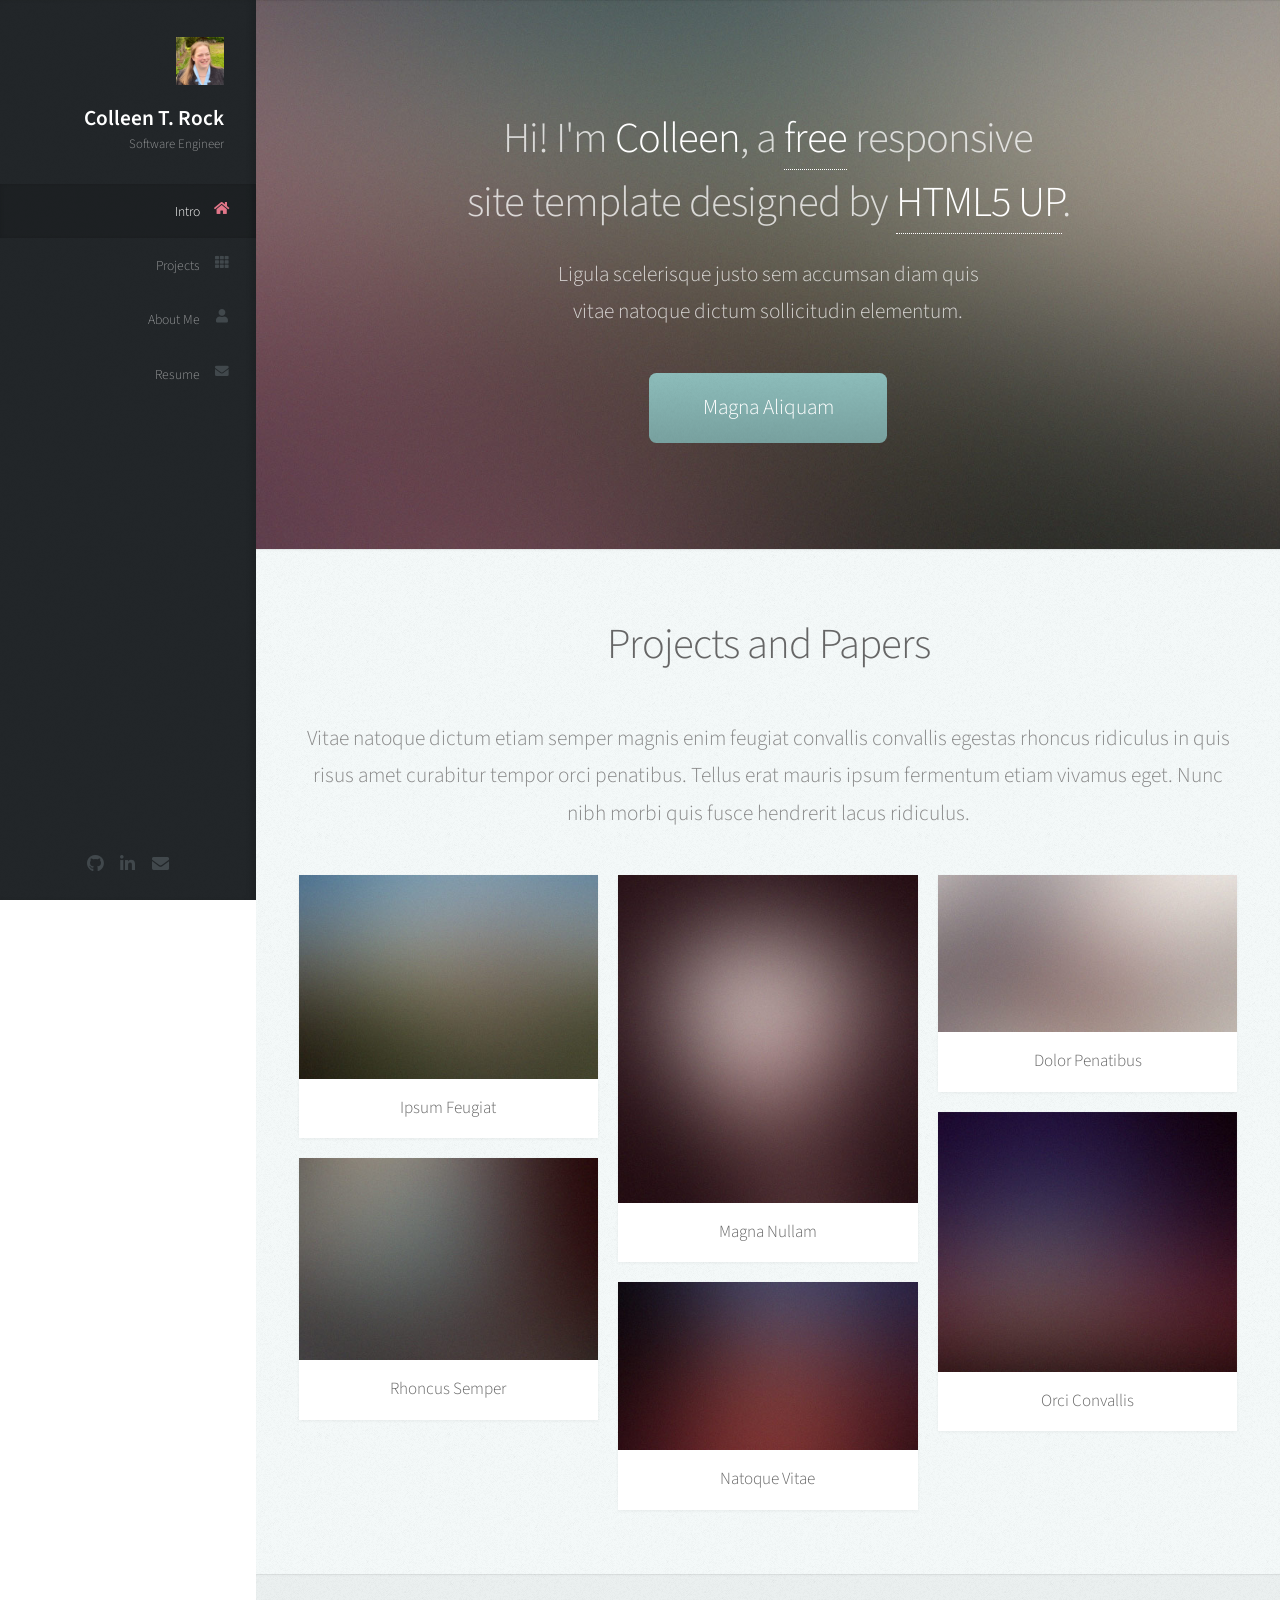
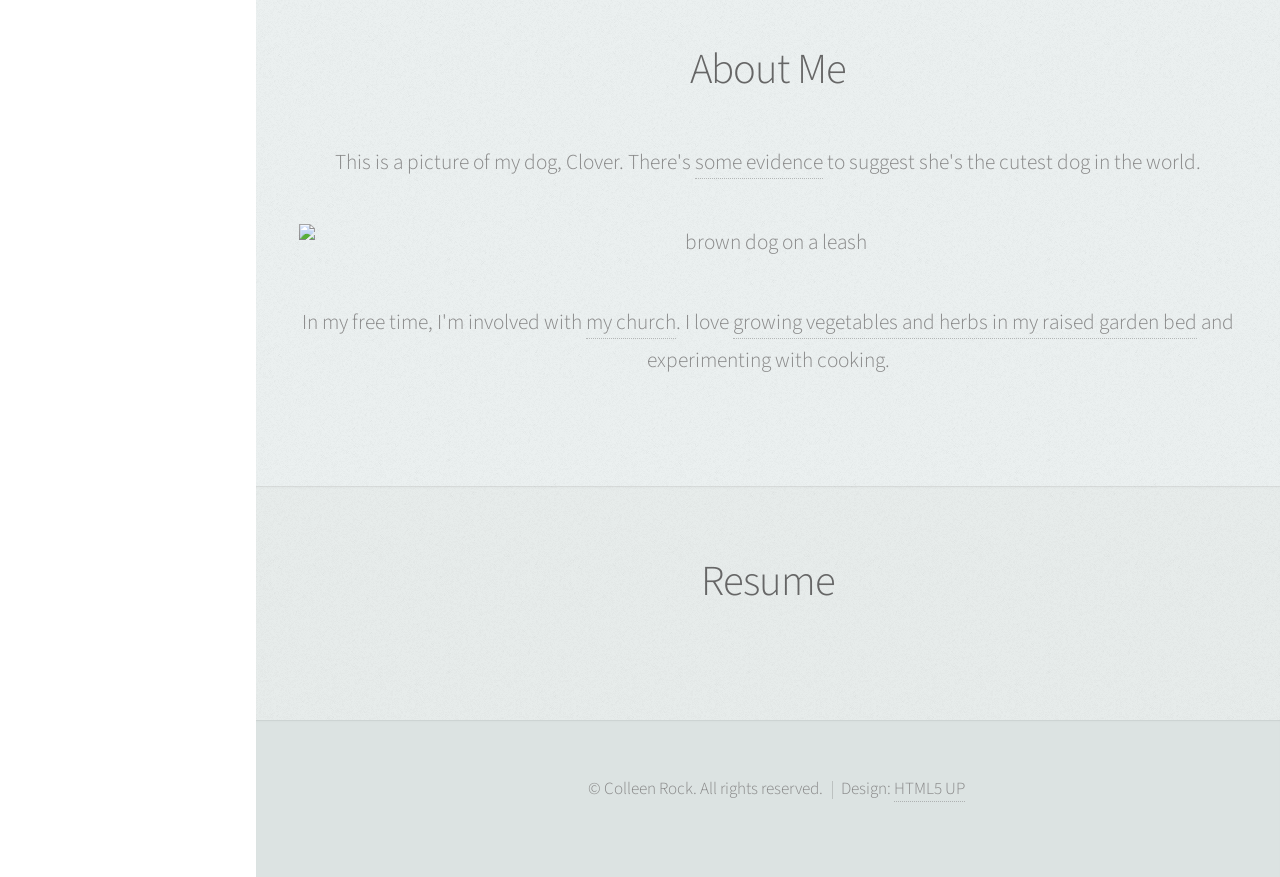
==== commit c16319aa: "even more space" ====
--- a/index.html
+++ b/index.html
@@ -150,7 +150,8 @@
 							
 							<a href="#" class="image featured"><img src="images/clover/clover-on-walk.jpg" alt="brown dog on a leash" /></a>
 
-							<p>In my free time, I'm involved with <a href="https://www.plymouthchurchframingham.org/">my church</a>. I love <a href="gardening.html">growing vegetables and herbs</a> in my raised garden bed and experimenting with cooking.</p>
+							<p>In my free time, I'm involved with <a href="https://www.plymouthchurchframingham.org/">my church</a>. 
+							I love <a href="gardening.html">growing vegetables and herbs in my raised garden bed</a> and experimenting with cooking.</p>
 							
 
 						</div>
